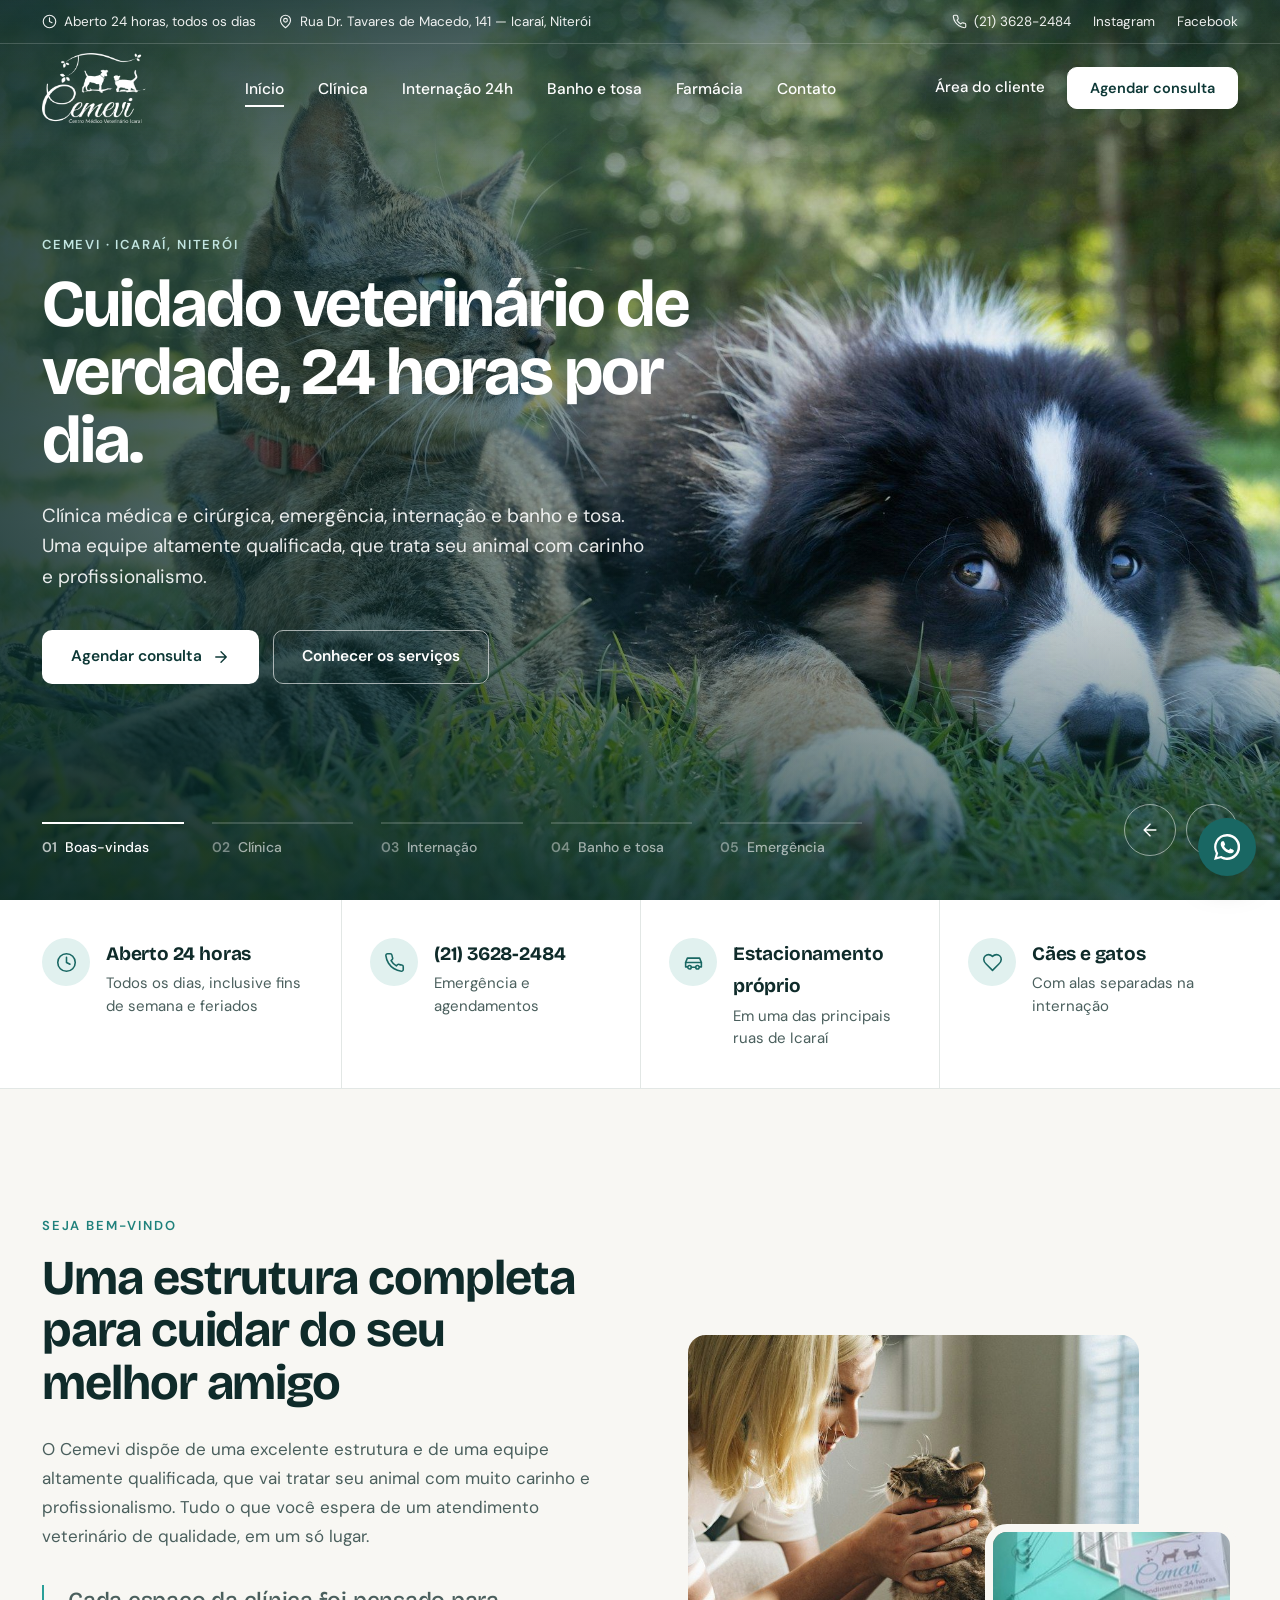
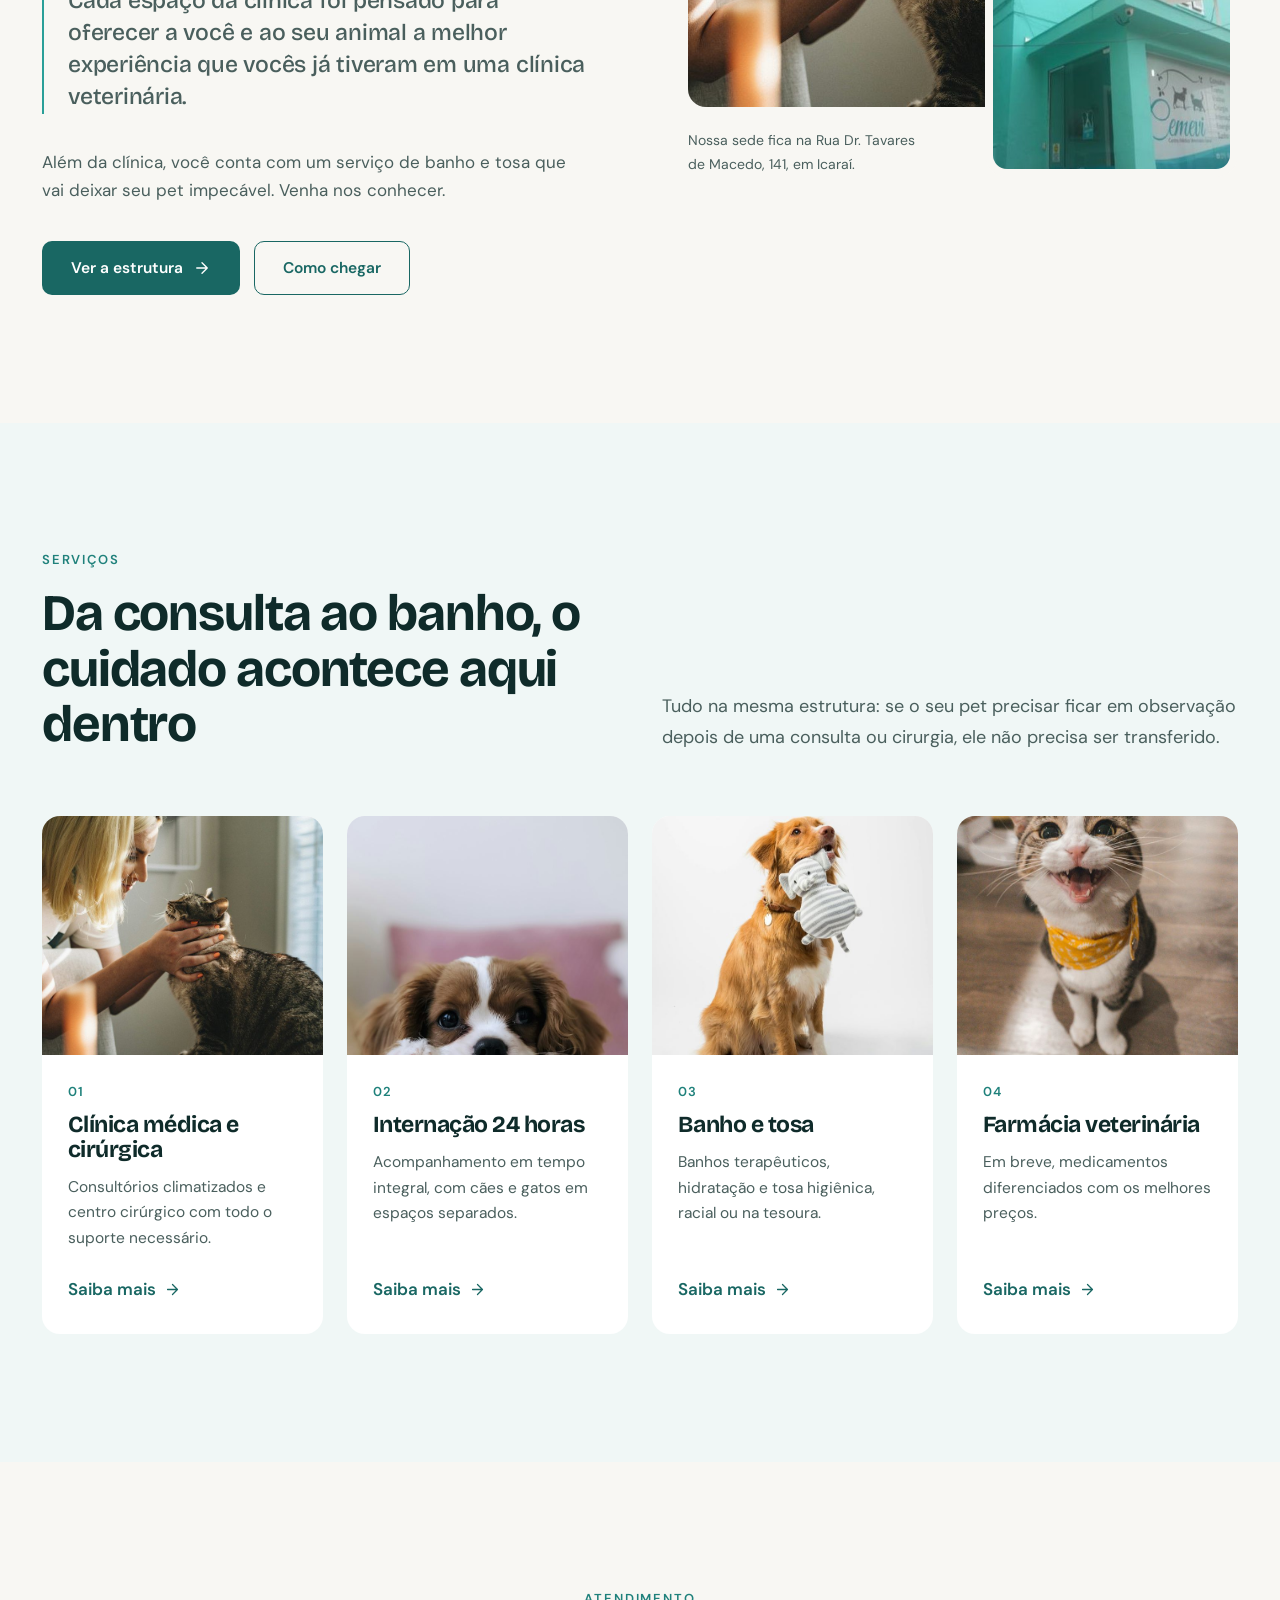
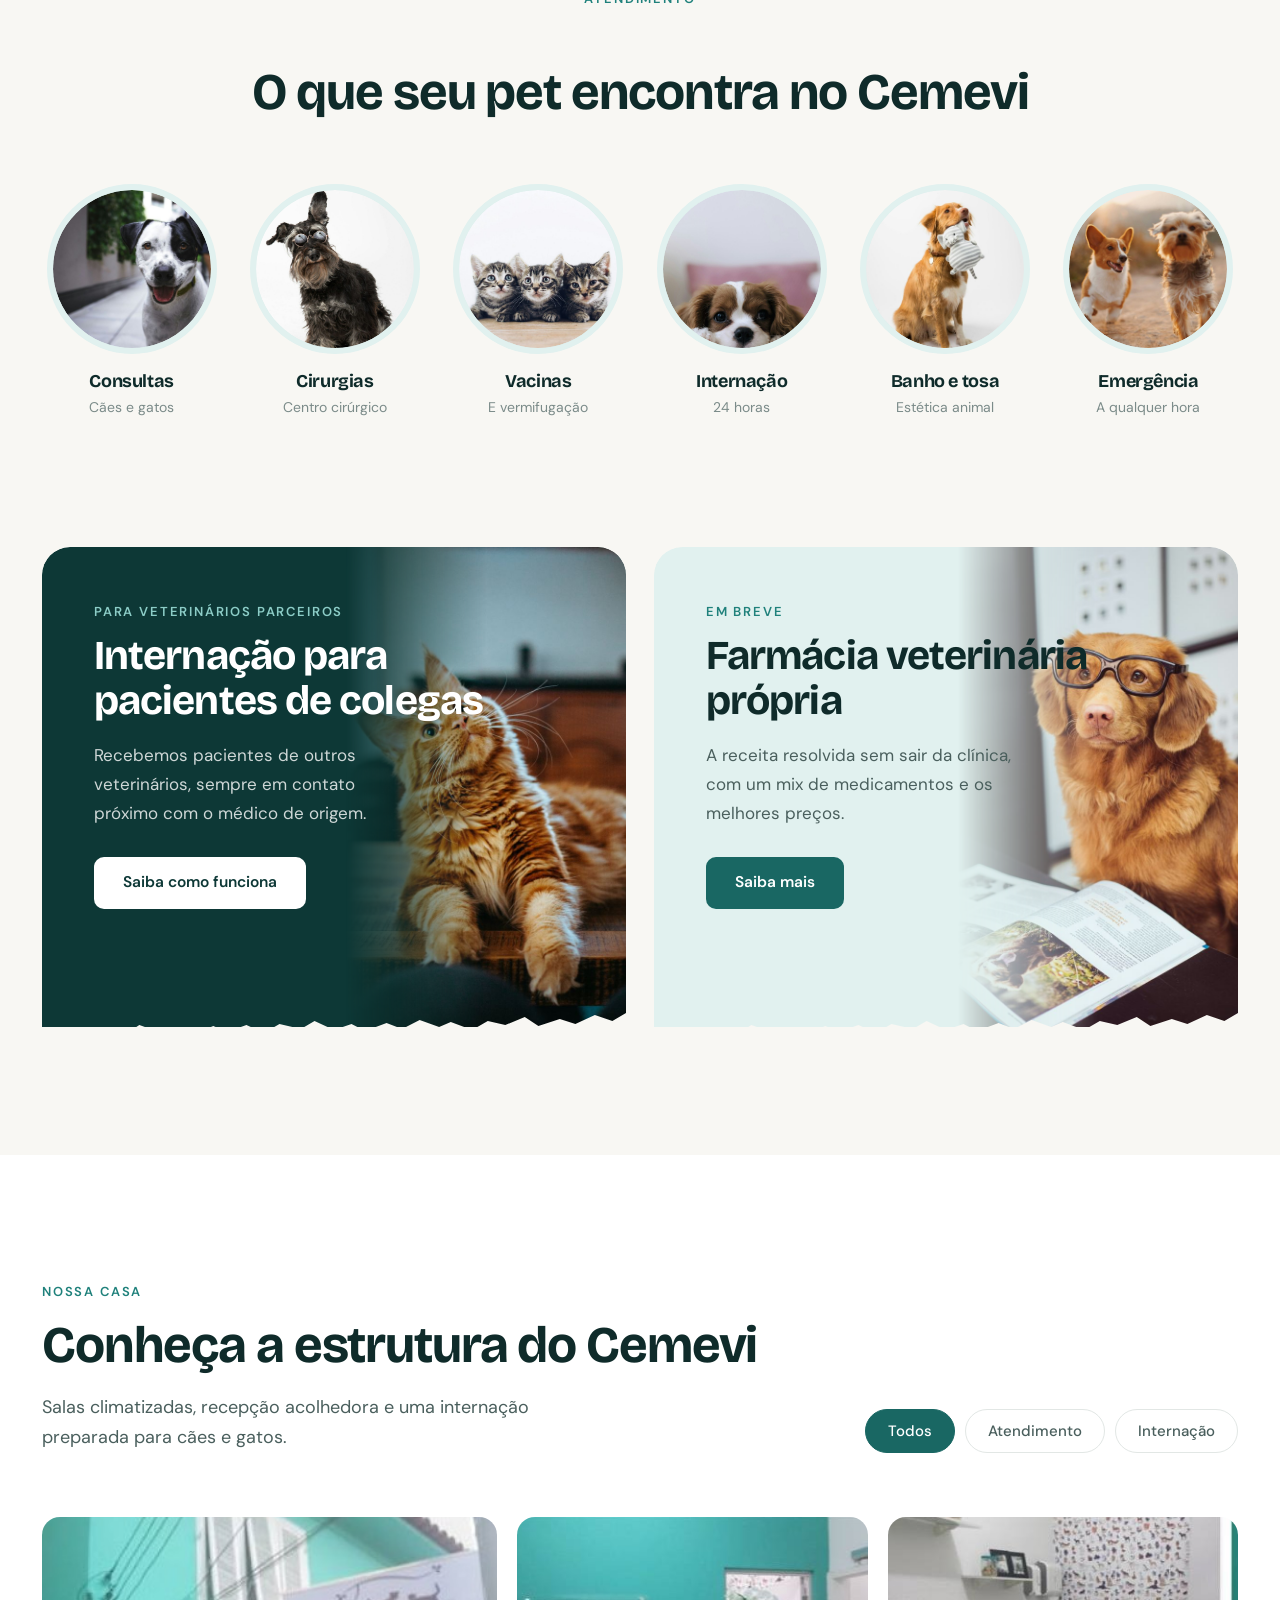
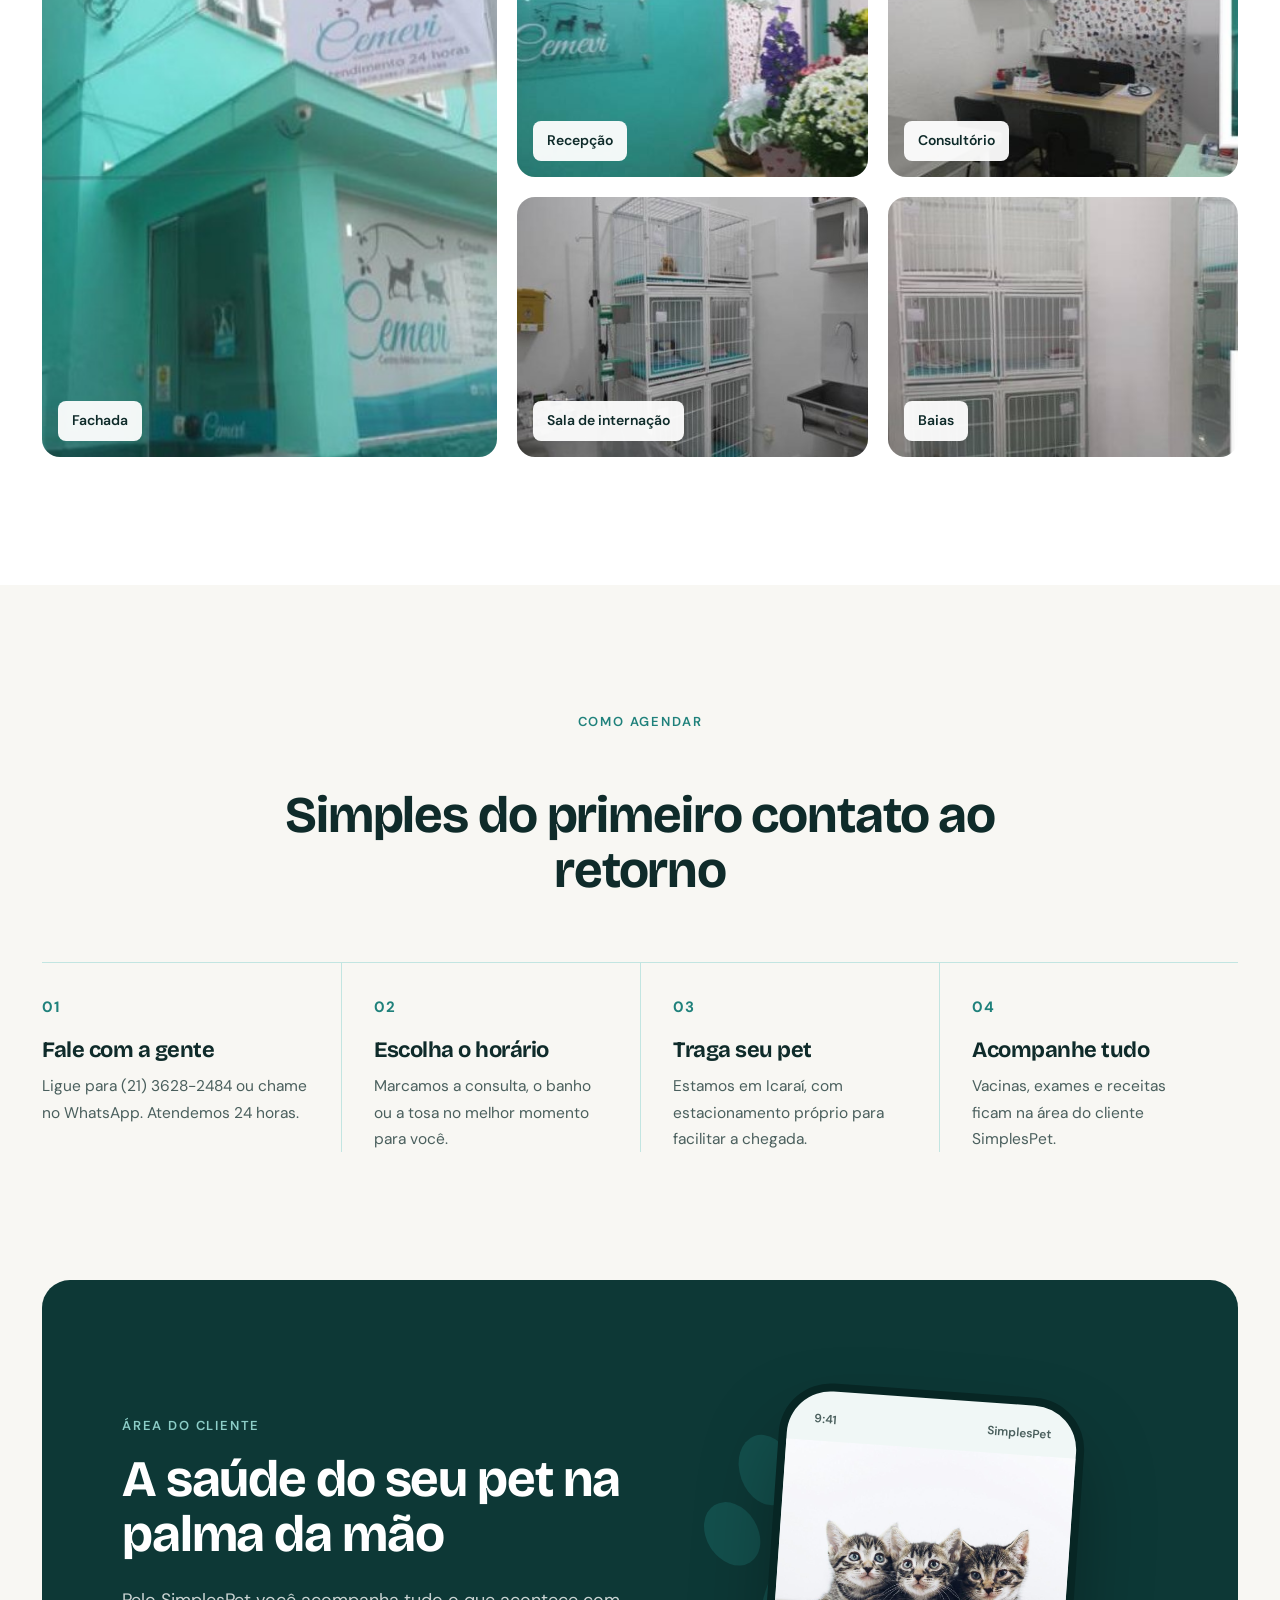
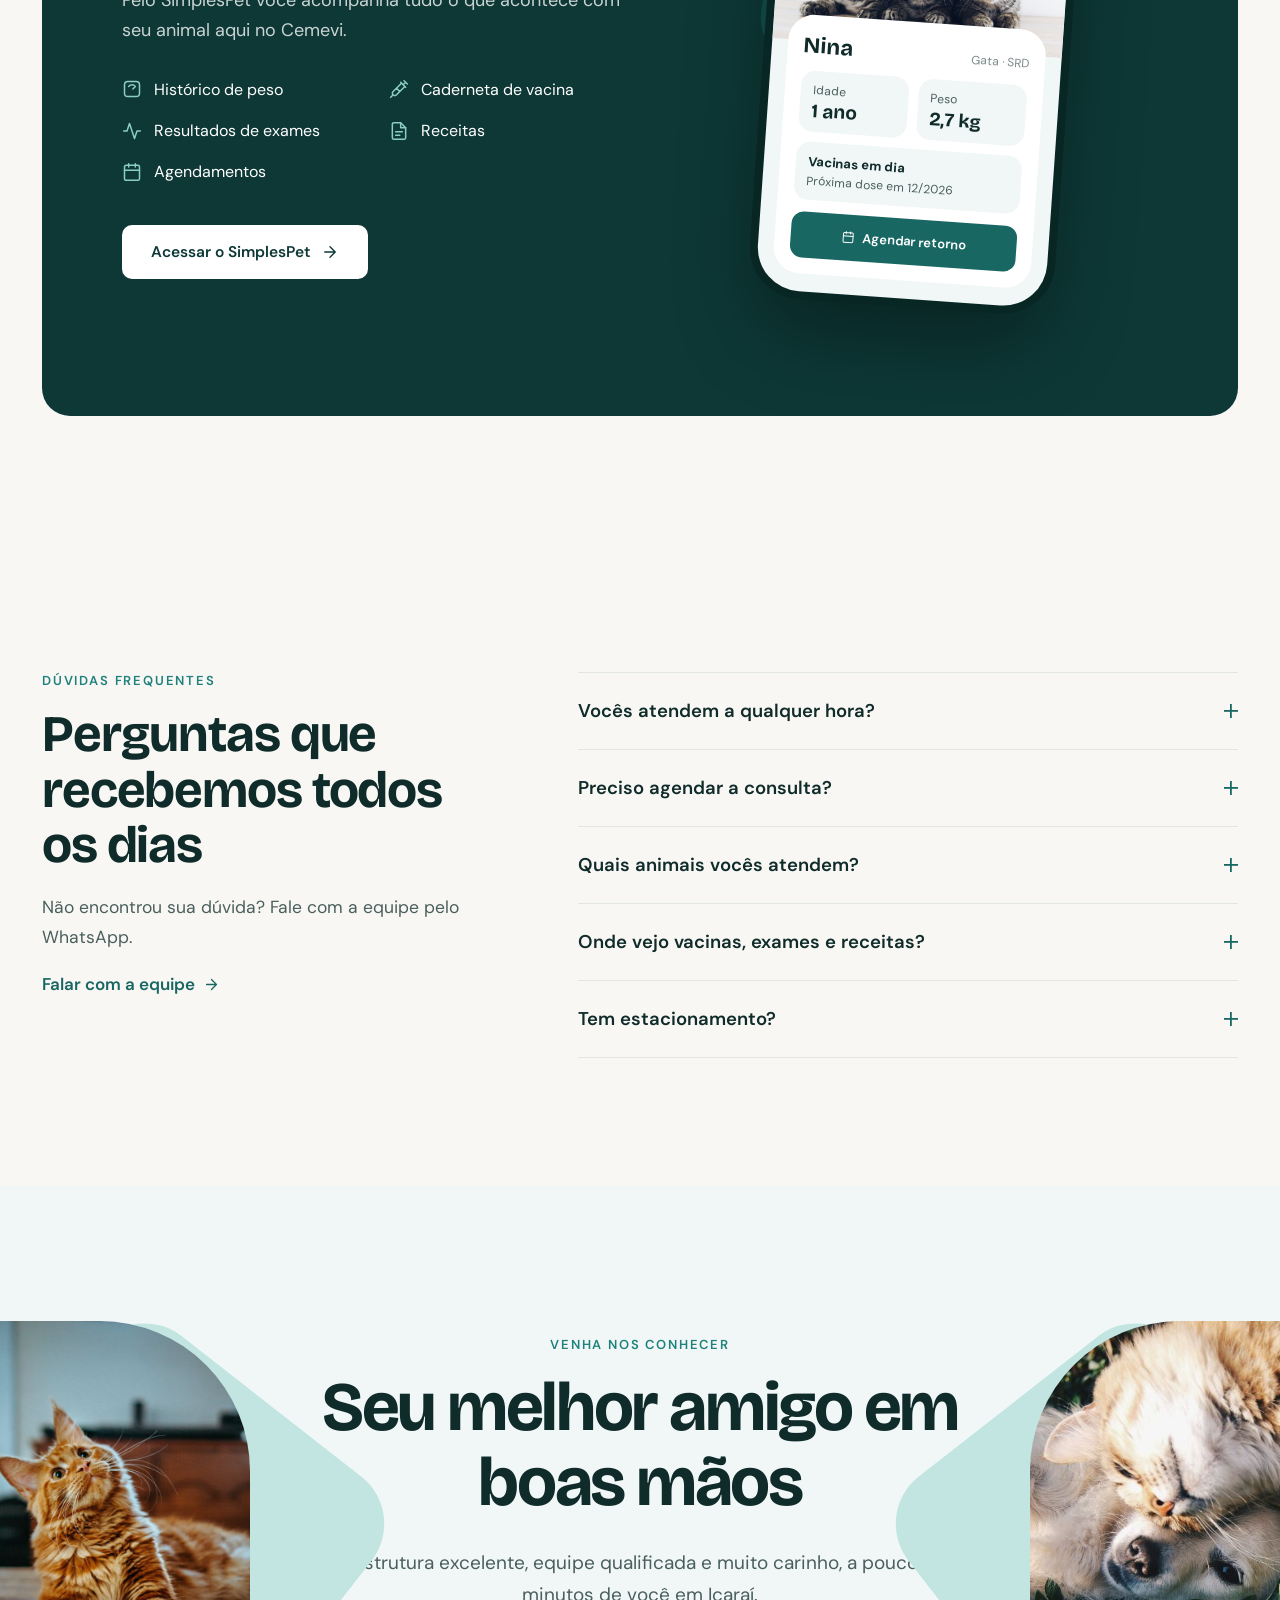
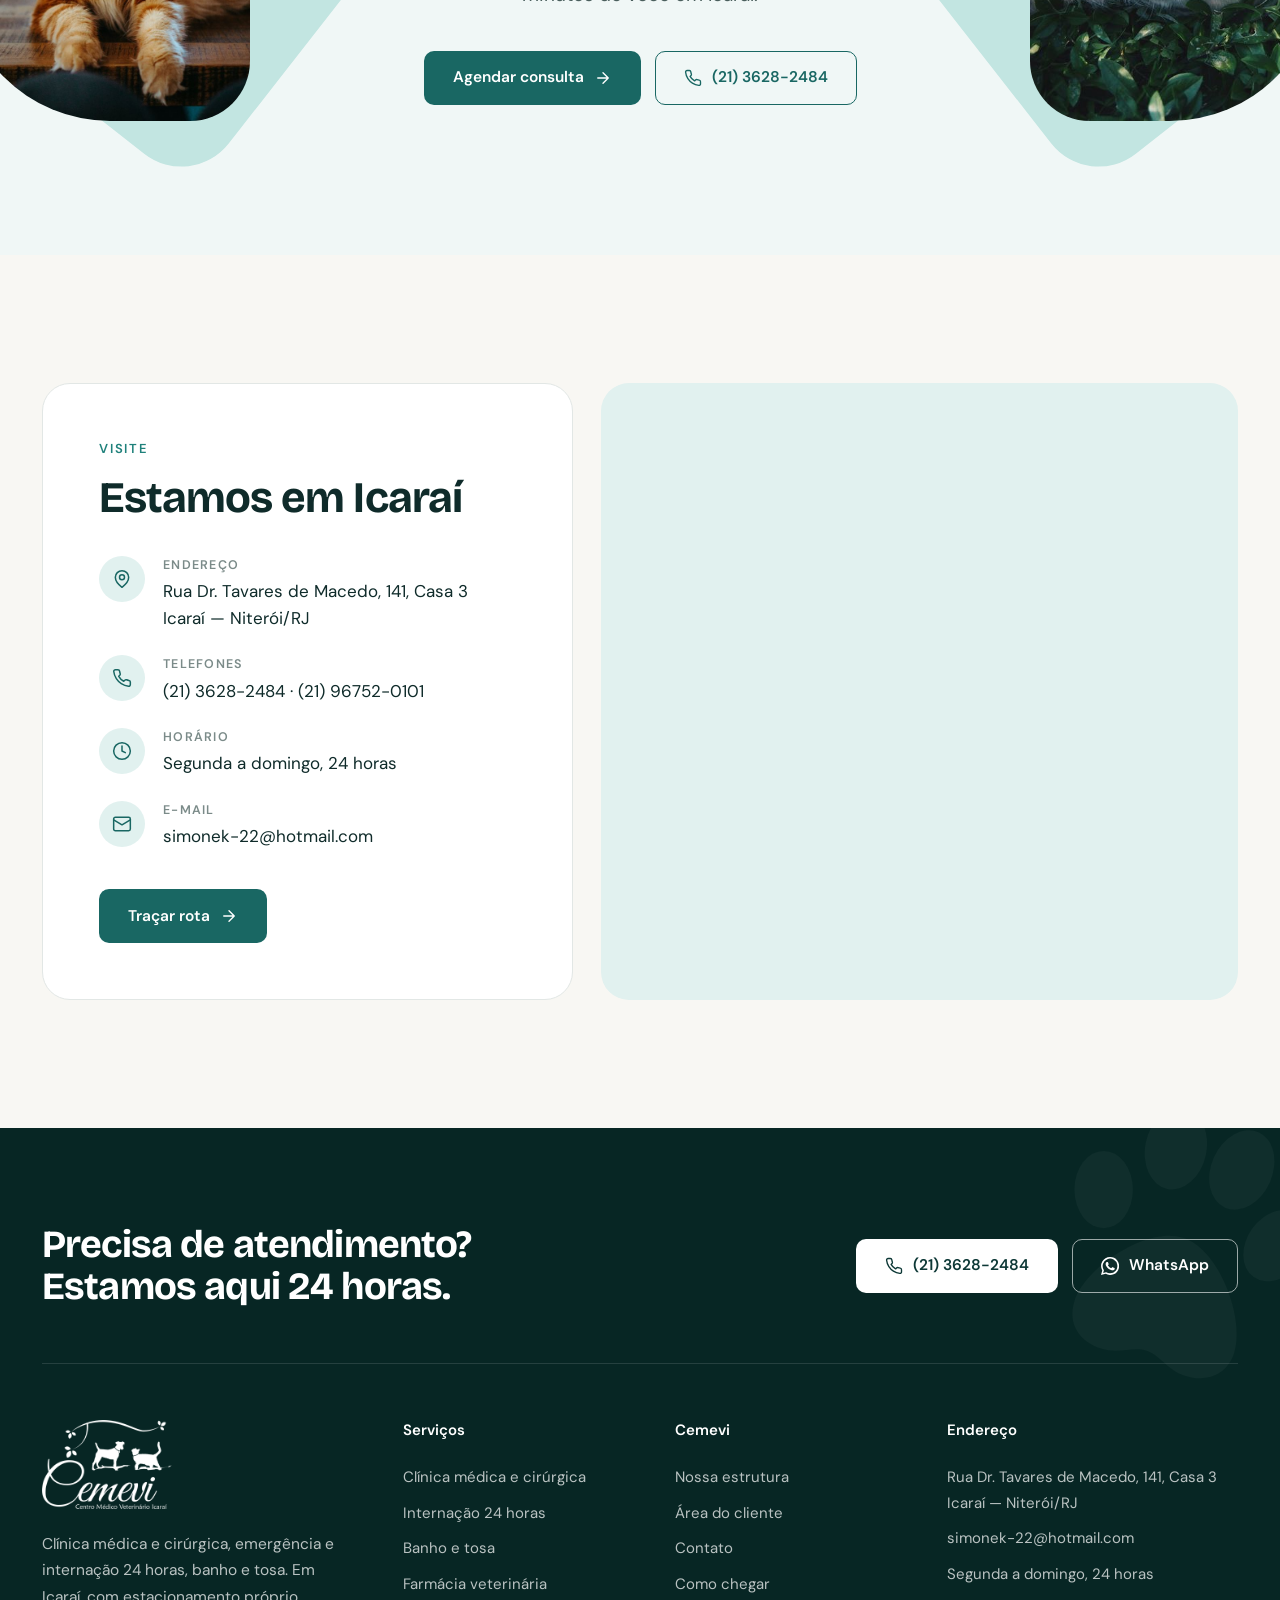
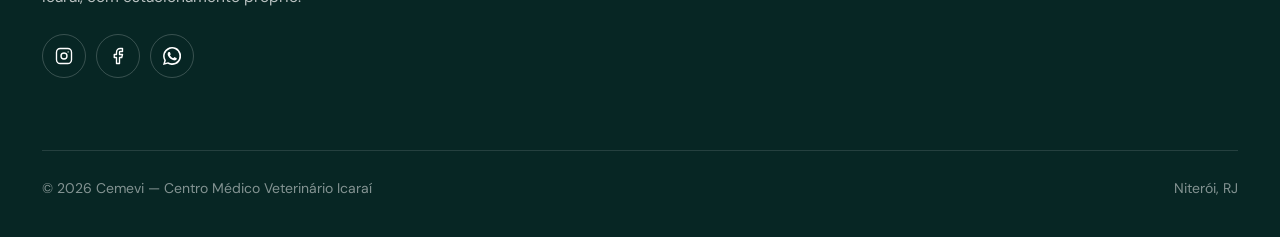
==== index.html @ a013c8ab "Add files via upload" ====
<!DOCTYPE html>
<html lang="pt-BR">
<head>
  <meta charset="UTF-8">
  <meta name="viewport" content="width=device-width, initial-scale=1.0, viewport-fit=cover">
  <meta name="description" content="Cemevi — Centro Médico Veterinário Icaraí. Clínica médica e cirúrgica, emergência e internação 24 horas, banho e tosa em Niterói/RJ.">
  <meta name="theme-color" content="#0d3836">
  <title>Cemevi — Centro Médico Veterinário Icaraí | Clínica veterinária 24h em Niterói</title>
  <link rel="icon" type="image/png" href="img/logo.png">
  <link rel="preconnect" href="https://fonts.googleapis.com">
  <link rel="preconnect" href="https://fonts.gstatic.com" crossorigin>
  <link href="https://fonts.googleapis.com/css2?family=Bricolage+Grotesque:opsz,wght@12..96,500..700&family=DM+Sans:opsz,wght@9..40,400..700&display=swap" rel="stylesheet">
  <link rel="stylesheet" href="css/styles.css">
</head>
<body>
<svg width="0" height="0" style="position:absolute" aria-hidden="true">
  <symbol id="i-phone" viewBox="0 0 24 24"><path d="M22 16.92v3a2 2 0 0 1-2.18 2 19.79 19.79 0 0 1-8.63-3.07 19.5 19.5 0 0 1-6-6 19.79 19.79 0 0 1-3.07-8.67A2 2 0 0 1 4.11 2h3a2 2 0 0 1 2 1.72c.13.96.36 1.9.7 2.81a2 2 0 0 1-.45 2.11L8.09 9.91a16 16 0 0 0 6 6l1.27-1.27a2 2 0 0 1 2.11-.45c.91.34 1.85.57 2.81.7A2 2 0 0 1 22 16.92z"/></symbol>
  <symbol id="i-clock" viewBox="0 0 24 24"><circle cx="12" cy="12" r="10"/><path d="M12 6v6l4 2"/></symbol>
  <symbol id="i-pin" viewBox="0 0 24 24"><path d="M20 10c0 6-8 12-8 12s-8-6-8-12a8 8 0 0 1 16 0Z"/><circle cx="12" cy="10" r="3"/></symbol>
  <symbol id="i-car" viewBox="0 0 24 24"><path d="M5 17H3v-5l2-5h14l2 5v5h-2"/><path d="M3 12h18"/><circle cx="7.5" cy="17.5" r="2"/><circle cx="16.5" cy="17.5" r="2"/><path d="M9.5 17.5h5"/></symbol>
  <symbol id="i-heart" viewBox="0 0 24 24"><path d="M19 14c1.49-1.46 3-3.21 3-5.5A5.5 5.5 0 0 0 16.5 3c-1.76 0-3 .5-4.5 2-1.5-1.5-2.74-2-4.5-2A5.5 5.5 0 0 0 2 8.5c0 2.3 1.5 4.05 3 5.5l7 7Z"/></symbol>
  <symbol id="i-steth" viewBox="0 0 24 24"><path d="M5 2H4a2 2 0 0 0-2 2v5a6 6 0 0 0 12 0V4a2 2 0 0 0-2-2h-1"/><path d="M8 15v1a6 6 0 0 0 12 0v-4"/><circle cx="20" cy="10" r="2"/></symbol>
  <symbol id="i-scissors" viewBox="0 0 24 24"><circle cx="6" cy="6" r="3"/><circle cx="6" cy="18" r="3"/><path d="M20 4 8.12 15.88M14.47 14.48 20 20M8.12 8.12 12 12"/></symbol>
  <symbol id="i-pill" viewBox="0 0 24 24"><path d="m10.5 20.5 10-10a4.95 4.95 0 1 0-7-7l-10 10a4.95 4.95 0 1 0 7 7Z"/><path d="m8.5 8.5 7 7"/></symbol>
  <symbol id="i-syringe" viewBox="0 0 24 24"><path d="m18 2 4 4M17 7l3-3M19 9 8.7 19.3a2.4 2.4 0 0 1-3.4 0l-.6-.6a2.4 2.4 0 0 1 0-3.4L15 5M9 11l4 4M5 19l-3 3M14 4l6 6"/></symbol>
  <symbol id="i-bed" viewBox="0 0 24 24"><path d="M2 4v16M2 8h18a2 2 0 0 1 2 2v10M2 17h20M6 8v9"/></symbol>
  <symbol id="i-pulse" viewBox="0 0 24 24"><path d="M22 12h-4l-3 9L9 3l-3 9H2"/></symbol>
  <symbol id="i-shield" viewBox="0 0 24 24"><path d="M12 22s8-4 8-10V5l-8-3-8 3v7c0 6 8 10 8 10z"/><path d="m9 12 2 2 4-4"/></symbol>
  <symbol id="i-arrow" viewBox="0 0 24 24"><path d="M5 12h14M12 5l7 7-7 7"/></symbol>
  <symbol id="i-cal" viewBox="0 0 24 24"><rect x="3" y="4" width="18" height="18" rx="2"/><path d="M16 2v4M8 2v4M3 10h18"/></symbol>
  <symbol id="i-file" viewBox="0 0 24 24"><path d="M14 2H6a2 2 0 0 0-2 2v16a2 2 0 0 0 2 2h12a2 2 0 0 0 2-2V8z"/><path d="M14 2v6h6M8 13h8M8 17h5"/></symbol>
  <symbol id="i-scale" viewBox="0 0 24 24"><rect x="3" y="3" width="18" height="18" rx="4"/><path d="M8 9a5 5 0 0 1 8 0l-3 3"/></symbol>
  <symbol id="i-drop" viewBox="0 0 24 24"><path d="M12 2.7 6.3 9.4a7 7 0 1 0 11.4 0z"/></symbol>
  <symbol id="i-sparkle" viewBox="0 0 24 24"><path d="M12 3v4M12 17v4M3 12h4M17 12h4M5.6 5.6l2.8 2.8M15.6 15.6l2.8 2.8M5.6 18.4l2.8-2.8M15.6 8.4l2.8-2.8"/></symbol>
  <symbol id="i-users" viewBox="0 0 24 24"><path d="M16 21v-2a4 4 0 0 0-4-4H6a4 4 0 0 0-4 4v2"/><circle cx="9" cy="7" r="4"/><path d="M22 21v-2a4 4 0 0 0-3-3.87M16 3.13a4 4 0 0 1 0 7.75"/></symbol>
  <symbol id="i-chat" viewBox="0 0 24 24"><path d="M21 11.5a8.4 8.4 0 0 1-.9 3.8 8.5 8.5 0 0 1-7.6 4.7 8.4 8.4 0 0 1-3.8-.9L3 21l1.9-5.7a8.4 8.4 0 0 1-.9-3.8 8.5 8.5 0 0 1 4.7-7.6 8.4 8.4 0 0 1 3.8-.9h.5a8.5 8.5 0 0 1 8 8z"/></symbol>
  <symbol id="i-mail" viewBox="0 0 24 24"><rect x="2" y="4" width="20" height="16" rx="2"/><path d="m22 7-10 6L2 7"/></symbol>
  <symbol id="i-ig" viewBox="0 0 24 24"><rect x="2" y="2" width="20" height="20" rx="5"/><circle cx="12" cy="12" r="4"/><path d="M17.5 6.5h.01"/></symbol>
  <symbol id="i-fb" viewBox="0 0 24 24"><path d="M18 2h-3a5 5 0 0 0-5 5v3H7v4h3v8h4v-8h3l1-4h-4V7a1 1 0 0 1 1-1h3z"/></symbol>
  <symbol id="i-wa" viewBox="0 0 24 24"><path d="M17.5 14.4c-.3-.1-1.7-.8-2-.9-.3-.1-.5-.1-.7.1-.2.3-.8.9-.9 1.1-.2.2-.3.2-.6.1-.3-.1-1.2-.5-2.3-1.4-.9-.8-1.4-1.7-1.6-2-.2-.3 0-.5.1-.6l.4-.5c.2-.2.2-.3.3-.5.1-.2 0-.4 0-.5l-.9-2.2c-.2-.6-.5-.5-.7-.5h-.6c-.2 0-.5.1-.8.4-.3.3-1 1-1 2.5s1.1 2.9 1.2 3.1c.1.2 2.1 3.2 5.1 4.5.7.3 1.3.5 1.7.6.7.2 1.4.2 1.9.1.6-.1 1.7-.7 2-1.4.2-.7.2-1.2.2-1.4-.1-.1-.3-.2-.6-.3zM12 21.8c-1.8 0-3.5-.5-5-1.4l-.4-.2-3.7 1 1-3.6-.2-.4A9.8 9.8 0 1 1 12 21.8zM12 0a12 12 0 0 0-10.3 18l-1.7 6 6.2-1.6A12 12 0 1 0 12 0z"/></symbol>
  <symbol id="i-paw" viewBox="0 0 24 24"><ellipse cx="5.2" cy="9.6" rx="2.2" ry="2.9" transform="rotate(-18 5.2 9.6)"/><ellipse cx="9.4" cy="5" rx="2.3" ry="3.1" transform="rotate(-6 9.4 5)"/><ellipse cx="14.6" cy="5" rx="2.3" ry="3.1" transform="rotate(6 14.6 5)"/><ellipse cx="18.8" cy="9.6" rx="2.2" ry="2.9" transform="rotate(18 18.8 9.6)"/><path d="M12 11.2c-2.9 0-6.3 4.4-6.3 7 0 1.9 1.4 2.8 3 2.8 1.4 0 2.2-.9 3.3-.9s1.9.9 3.3.9c1.6 0 3-.9 3-2.8 0-2.6-3.4-7-6.3-7z"/></symbol>
  <symbol id="i-check" viewBox="0 0 24 24"><path d="M20 6 9 17l-5-5"/></symbol>
</svg>

  <header class="header">
    <div class="topbar">
      <div class="wrap">
        <div class="topbar-l">
          <span><svg class="ico" aria-hidden="true"><use href="#i-clock"/></svg>Aberto 24 horas, todos os dias</span>
          <span class="hide-md"><svg class="ico" aria-hidden="true"><use href="#i-pin"/></svg>Rua Dr. Tavares de Macedo, 141 — Icaraí, Niterói</span>
        </div>
        <div class="topbar-r">
          <a href="tel:+552136282484"><svg class="ico" aria-hidden="true"><use href="#i-phone"/></svg>(21) 3628-2484</a>
          <a href="https://www.instagram.com/cemeviniteroi" target="_blank" rel="noopener">Instagram</a>
          <a href="https://www.facebook.com/cemeviniteroi" target="_blank" rel="noopener">Facebook</a>
        </div>
      </div>
    </div>
    <div class="bar">
      <div class="wrap">
        <a href="index.html" class="brand" aria-label="Cemevi — página inicial">
          <img class="logo-white" src="img/logo-branco.png" alt="" width="104" height="71">
          <img class="logo-color" src="img/logo.png" alt="Cemevi — Centro Médico Veterinário Icaraí" width="104" height="71">
        </a>
        <nav class="nav" id="nav" aria-label="Principal">
          <ul>
            <li><a href="index.html" class="active" aria-current="page">Início</a></li>
            <li><a href="clinica-veterinaria.html">Clínica</a></li>
            <li><a href="internacao-24-horas.html">Internação 24h</a></li>
            <li><a href="banho-e-tosa.html">Banho e tosa</a></li>
            <li><a href="farmacia-veterinaria.html">Farmácia</a></li>
            <li><a href="contato.html">Contato</a></li>
          </ul>
          <div class="nav-extra">
            <a href="tel:+552136282484">(21) 3628-2484 · aberto 24 horas</a>
            <span>Rua Dr. Tavares de Macedo, 141 — Icaraí, Niterói</span>
            <a class="btn btn-light" href="http://meu.simplespet.com.br/#/access/login?a=centro-medico-veterinario-icar" target="_blank" rel="noopener">Área do cliente</a>
          </div>
        </nav>
        <div class="header-actions">
          <a class="header-link" href="http://meu.simplespet.com.br/#/access/login?a=centro-medico-veterinario-icar" target="_blank" rel="noopener">Área do cliente</a>
          <a class="btn btn-onphoto" href="contato.html">Agendar consulta</a>
          <button class="menu-btn" aria-expanded="false" aria-controls="nav"><span class="menu-label">Menu</span><span class="menu-lines"></span></button>
        </div>
      </div>
    </div>
  </header>

  <main>
  <section class="slider" aria-roledescription="carrossel" aria-label="Destaques do Cemevi" tabindex="-1">
    <div class="slide is-active" role="group" aria-roledescription="slide" aria-label="1 de 5">
      <img class="slide-img" src="img/slide-caes-gatos.jpg" alt="" style="object-position:50% 60%" fetchpriority="high">
      <div class="slide-content">
        <div class="wrap">
          <div class="slide-text">
            <span class="kicker">Cemevi · Icaraí, Niterói</span>
            <h1>Cuidado veterinário de verdade, 24 horas por dia.</h1>
            <p>Clínica médica e cirúrgica, emergência, internação e banho e tosa. Uma equipe altamente qualificada, que trata seu animal com carinho e profissionalismo.</p>
            <div class="slide-actions"><a href="contato.html" class="btn btn-light">Agendar consulta <svg class="ico ico-arrow" aria-hidden="true"><use href="#i-arrow"/></svg></a><a href="#servicos" class="btn btn-ghost">Conhecer os serviços</a></div>
          </div>
        </div>
      </div>
    </div>
    <div class="slide" role="group" aria-roledescription="slide" aria-label="2 de 5">
      <img class="slide-img" src="img/slide-clinica.jpg" alt="" style="object-position:60% 40%" loading="lazy">
      <div class="slide-content">
        <div class="wrap">
          <div class="slide-text">
            <span class="kicker">Clínica médica e cirúrgica</span>
            <h2 class="slide-title">Consultórios climatizados e centro cirúrgico completo.</h2>
            <p>Salas de atendimento confortáveis e todo o suporte para procedimentos em padrão de excelência.</p>
            <div class="slide-actions"><a href="clinica-veterinaria.html" class="btn btn-light">Conhecer a clínica <svg class="ico ico-arrow" aria-hidden="true"><use href="#i-arrow"/></svg></a><a href="contato.html" class="btn btn-ghost">Agendar</a></div>
          </div>
        </div>
      </div>
    </div>
    <div class="slide" role="group" aria-roledescription="slide" aria-label="3 de 5">
      <img class="slide-img" src="img/slide-internacao.jpg" alt="" style="object-position:50% 60%" loading="lazy">
      <div class="slide-content">
        <div class="wrap">
          <div class="slide-text">
            <span class="kicker">Internação 24 horas</span>
            <h2 class="slide-title">Acompanhamento em tempo integral, dia e noite.</h2>
            <p>Instalações separadas para cães e gatos e muitas doses de carinho para acelerar a recuperação.</p>
            <div class="slide-actions"><a href="internacao-24-horas.html" class="btn btn-light">Sobre a internação <svg class="ico ico-arrow" aria-hidden="true"><use href="#i-arrow"/></svg></a><a href="tel:+552136282484" class="btn btn-ghost"><svg class="ico" aria-hidden="true"><use href="#i-phone"/></svg> Ligar agora</a></div>
          </div>
        </div>
      </div>
    </div>
    <div class="slide" role="group" aria-roledescription="slide" aria-label="4 de 5">
      <img class="slide-img" src="img/slide-banho.jpg" alt="" style="object-position:60% 35%" loading="lazy">
      <div class="slide-content">
        <div class="wrap">
          <div class="slide-text">
            <span class="kicker">Banho e tosa</span>
            <h2 class="slide-title">Seu pet limpo, confortável e bem cuidado.</h2>
            <p>Banhos terapêuticos, hidratação e tosa higiênica, padrão racial ou na tesoura.</p>
            <div class="slide-actions"><a href="banho-e-tosa.html" class="btn btn-light">Ver banho e tosa <svg class="ico ico-arrow" aria-hidden="true"><use href="#i-arrow"/></svg></a><a href="https://wa.me/5521967520101" target="_blank" rel="noopener" class="btn btn-ghost"><svg class="ico ico-fill" aria-hidden="true"><use href="#i-wa"/></svg> WhatsApp</a></div>
          </div>
        </div>
      </div>
    </div>
    <div class="slide" role="group" aria-roledescription="slide" aria-label="5 de 5">
      <img class="slide-img" src="img/slide-carinho.jpg" alt="" style="object-position:50% 35%" loading="lazy">
      <div class="slide-content">
        <div class="wrap">
          <div class="slide-text">
            <span class="kicker">Emergência</span>
            <h2 class="slide-title">Aberto agora. A qualquer hora, todos os dias.</h2>
            <p>Se o seu pet precisa de atendimento urgente, ligue e venha direto. Temos estacionamento próprio.</p>
            <div class="slide-actions"><a href="tel:+552136282484" class="btn btn-light"><svg class="ico" aria-hidden="true"><use href="#i-phone"/></svg> Ligar agora</a><a href="https://www.google.com/maps/dir/?api=1&destination=Rua+Dr.+Tavares+de+Macedo,+141,+Icara%C3%AD,+Niter%C3%B3i+-+RJ" target="_blank" rel="noopener" class="btn btn-ghost">Como chegar</a></div>
          </div>
        </div>
      </div>
    </div>
    <div class="slider-ui">
      <div class="wrap">
        <div class="slider-tabs">
          <button class="slider-tab" type="button"><span class="track"><i></i></span><b>01</b>Boas-vindas</button>
          <button class="slider-tab" type="button"><span class="track"><i></i></span><b>02</b>Clínica</button>
          <button class="slider-tab" type="button"><span class="track"><i></i></span><b>03</b>Internação</button>
          <button class="slider-tab" type="button"><span class="track"><i></i></span><b>04</b>Banho e tosa</button>
          <button class="slider-tab" type="button"><span class="track"><i></i></span><b>05</b>Emergência</button>
        </div>
        <div class="slider-dots"><button class="slider-dot" type="button" aria-label="Slide 1"></button><button class="slider-dot" type="button" aria-label="Slide 2"></button><button class="slider-dot" type="button" aria-label="Slide 3"></button><button class="slider-dot" type="button" aria-label="Slide 4"></button><button class="slider-dot" type="button" aria-label="Slide 5"></button></div>
        <div class="slider-arrows">
          <button class="slider-arrow prev" type="button" aria-label="Anterior"><svg class="ico" aria-hidden="true"><use href="#i-arrow"/></svg></button>
          <button class="slider-arrow next" type="button" aria-label="Próximo"><svg class="ico" aria-hidden="true"><use href="#i-arrow"/></svg></button>
        </div>
      </div>
    </div>
  </section>

  <section class="facts">
    <div class="wrap">
      <div class="fact"><span class="fact-ico"><svg class="ico" aria-hidden="true"><use href="#i-clock"/></svg></span><div><b>Aberto 24 horas</b><span>Todos os dias, inclusive fins de semana e feriados</span></div></div>
      <div class="fact"><span class="fact-ico"><svg class="ico" aria-hidden="true"><use href="#i-phone"/></svg></span><div><b><a href="tel:+552136282484">(21) 3628-2484</a></b><span>Emergência e agendamentos</span></div></div>
      <div class="fact"><span class="fact-ico"><svg class="ico" aria-hidden="true"><use href="#i-car"/></svg></span><div><b>Estacionamento próprio</b><span>Em uma das principais ruas de Icaraí</span></div></div>
      <div class="fact"><span class="fact-ico"><svg class="ico" aria-hidden="true"><use href="#i-heart"/></svg></span><div><b>Cães e gatos</b><span>Com alas separadas na internação</span></div></div>
    </div>
  </section>

  <section class="section">
    <div class="wrap split">
      <div class="reveal">
        <span class="kicker">Seja bem-vindo</span>
        <h2>Uma estrutura completa para cuidar do seu melhor amigo</h2>
        <p>O Cemevi dispõe de uma excelente estrutura e de uma equipe altamente qualificada, que vai tratar seu animal com muito carinho e profissionalismo. Tudo o que você espera de um atendimento veterinário de qualidade, em um só lugar.</p>
        <p class="quote">Cada espaço da clínica foi pensado para oferecer a você e ao seu animal a melhor experiência que vocês já tiveram em uma clínica veterinária.</p>
        <p>Além da clínica, você conta com um serviço de banho e tosa que vai deixar seu pet impecável. Venha nos conhecer.</p>
        <div class="split-actions">
          <a href="#estrutura" class="btn btn-primary">Ver a estrutura <svg class="ico ico-arrow" aria-hidden="true"><use href="#i-arrow"/></svg></a>
          <a href="https://www.google.com/maps/dir/?api=1&destination=Rua+Dr.+Tavares+de+Macedo,+141,+Icara%C3%AD,+Niter%C3%B3i+-+RJ" target="_blank" rel="noopener" class="btn btn-outline">Como chegar</a>
        </div>
      </div>
      <div class="duo reveal">
        <img src="img/vet-gato.jpg" alt="Veterinária examinando um gato" loading="lazy">
        <img src="img/fachada.jpg" alt="Fachada do Cemevi em Icaraí" loading="lazy">
        <p class="duo-note">Nossa sede fica na Rua Dr. Tavares de Macedo, 141, em Icaraí.</p>
      </div>
    </div>
  </section>

  <section class="section section-tint" id="servicos">
    <div class="wrap">
      <div class="head reveal">
        <div>
          <span class="kicker">Serviços</span>
          <h2>Da consulta ao banho, o cuidado acontece aqui dentro</h2>
        </div>
        <p>Tudo na mesma estrutura: se o seu pet precisar ficar em observação depois de uma consulta ou cirurgia, ele não precisa ser transferido.</p>
      </div>
      <div class="services">
        <a class="service reveal" href="clinica-veterinaria.html">
          <div class="service-img"><img src="img/vet-gato.jpg" alt="" loading="lazy"></div>
          <div class="service-body"><span class="service-num">01</span><h3>Clínica médica e cirúrgica</h3><p>Consultórios climatizados e centro cirúrgico com todo o suporte necessário.</p><span class="link">Saiba mais <svg class="ico" aria-hidden="true"><use href="#i-arrow"/></svg></span></div>
        </a>
        <a class="service reveal" href="internacao-24-horas.html">
          <div class="service-img"><img src="img/cat-internacao.jpg" alt="" loading="lazy"></div>
          <div class="service-body"><span class="service-num">02</span><h3>Internação 24 horas</h3><p>Acompanhamento em tempo integral, com cães e gatos em espaços separados.</p><span class="link">Saiba mais <svg class="ico" aria-hidden="true"><use href="#i-arrow"/></svg></span></div>
        </a>
        <a class="service reveal" href="banho-e-tosa.html">
          <div class="service-img"><img src="img/cat-banho.jpg" alt="" loading="lazy"></div>
          <div class="service-body"><span class="service-num">03</span><h3>Banho e tosa</h3><p>Banhos terapêuticos, hidratação e tosa higiênica, racial ou na tesoura.</p><span class="link">Saiba mais <svg class="ico" aria-hidden="true"><use href="#i-arrow"/></svg></span></div>
        </a>
        <a class="service reveal" href="farmacia-veterinaria.html">
          <div class="service-img"><img src="img/cat-farmacia.jpg" alt="" loading="lazy"></div>
          <div class="service-body"><span class="service-num">04</span><h3>Farmácia veterinária</h3><p>Em breve, medicamentos diferenciados com os melhores preços.</p><span class="link">Saiba mais <svg class="ico" aria-hidden="true"><use href="#i-arrow"/></svg></span></div>
        </a>
      </div>
    </div>
  </section>

  <section class="section">
    <div class="wrap">
      <div class="head head-center reveal">
        <span class="kicker">Atendimento</span>
        <h2>O que seu pet encontra no Cemevi</h2>
      </div>
      <div class="cats">
        <a class="cat reveal" href="clinica-veterinaria.html"><div class="cat-img"><img src="img/cat-consultas.jpg" alt="" loading="lazy"></div><h3>Consultas</h3><span>Cães e gatos</span></a>
        <a class="cat reveal" href="clinica-veterinaria.html"><div class="cat-img"><img src="img/schnauzer.jpg" alt="" loading="lazy"></div><h3>Cirurgias</h3><span>Centro cirúrgico</span></a>
        <a class="cat reveal" href="clinica-veterinaria.html"><div class="cat-img"><img src="img/cat-vacinas.jpg" alt="" loading="lazy"></div><h3>Vacinas</h3><span>E vermifugação</span></a>
        <a class="cat reveal" href="internacao-24-horas.html"><div class="cat-img"><img src="img/cavalier.jpg" alt="" loading="lazy"></div><h3>Internação</h3><span>24 horas</span></a>
        <a class="cat reveal" href="banho-e-tosa.html"><div class="cat-img"><img src="img/cat-banho.jpg" alt="" loading="lazy"></div><h3>Banho e tosa</h3><span>Estética animal</span></a>
        <a class="cat reveal" href="internacao-24-horas.html"><div class="cat-img"><img src="img/dois-caes.jpg" alt="" loading="lazy"></div><h3>Emergência</h3><span>A qualquer hora</span></a>
      </div>
    </div>
  </section>

  <section class="section" style="padding-top:0">
    <div class="wrap twins">
      <div class="twin twin-dark reveal">
        <span class="kicker">Para veterinários parceiros</span>
        <h2>Internação para pacientes de colegas</h2>
        <p>Recebemos pacientes de outros veterinários, sempre em contato próximo com o médico de origem.</p>
        <a href="internacao-24-horas.html" class="btn btn-light">Saiba como funciona</a>
        <img src="img/gato-laranja.jpg" alt="" loading="lazy">
      </div>
      <div class="twin twin-light reveal">
        <span class="kicker">Em breve</span>
        <h2>Farmácia veterinária própria</h2>
        <p>A receita resolvida sem sair da clínica, com um mix de medicamentos e os melhores preços.</p>
        <a href="farmacia-veterinaria.html" class="btn btn-primary">Saiba mais</a>
        <img src="img/cao-oculos.jpg" alt="" loading="lazy">
      </div>
    </div>
  </section>

  <section class="section section-white" id="estrutura">
    <div class="wrap">
      <div class="head reveal">
        <div>
          <span class="kicker">Nossa casa</span>
          <h2>Conheça a estrutura do Cemevi</h2>
          <p>Salas climatizadas, recepção acolhedora e uma internação preparada para cães e gatos.</p>
        </div>
        <div class="chips" role="group" aria-label="Filtrar fotos">
          <button class="chip active" data-filter="all" aria-pressed="true">Todos</button>
          <button class="chip" data-filter="atendimento" aria-pressed="false">Atendimento</button>
          <button class="chip" data-filter="internacao" aria-pressed="false">Internação</button>
        </div>
      </div>
      <div class="gallery">
        <figure class="shot reveal" data-cat="atendimento"><img src="img/fachada.jpg" alt="Fachada do Cemevi" loading="lazy"><figcaption>Fachada</figcaption></figure>
        <figure class="shot reveal" data-cat="atendimento"><img src="img/recepcao.jpg" alt="Recepção" loading="lazy"><figcaption>Recepção</figcaption></figure>
        <figure class="shot reveal" data-cat="atendimento"><img src="img/consultorio.jpg" alt="Consultório" loading="lazy"><figcaption>Consultório</figcaption></figure>
        <figure class="shot reveal" data-cat="internacao"><img src="img/internacao-b.jpg" alt="Sala de internação" loading="lazy"><figcaption>Sala de internação</figcaption></figure>
        <figure class="shot reveal" data-cat="internacao"><img src="img/internacao-a.jpg" alt="Baias da internação" loading="lazy"><figcaption>Baias</figcaption></figure>
      </div>
    </div>
  </section>

  <section class="section">
    <div class="wrap">
      <div class="head head-center reveal">
        <span class="kicker">Como agendar</span>
        <h2>Simples do primeiro contato ao retorno</h2>
      </div>
      <div class="steps">
        <div class="step reveal"><h3>Fale com a gente</h3><p>Ligue para (21) 3628-2484 ou chame no WhatsApp. Atendemos 24 horas.</p></div>
        <div class="step reveal"><h3>Escolha o horário</h3><p>Marcamos a consulta, o banho ou a tosa no melhor momento para você.</p></div>
        <div class="step reveal"><h3>Traga seu pet</h3><p>Estamos em Icaraí, com estacionamento próprio para facilitar a chegada.</p></div>
        <div class="step reveal"><h3>Acompanhe tudo</h3><p>Vacinas, exames e receitas ficam na área do cliente SimplesPet.</p></div>
      </div>
    </div>
  </section>

  <section class="section" style="padding-top:0">
    <div class="wrap">
      <div class="app reveal">
        <div class="app-copy">
          <span class="kicker">Área do cliente</span>
          <h2>A saúde do seu pet na palma da mão</h2>
          <p>Pelo SimplesPet você acompanha tudo o que acontece com seu animal aqui no Cemevi.</p>
          <ul class="app-list">
            <li><svg class="ico" aria-hidden="true"><use href="#i-scale"/></svg> Histórico de peso</li>
            <li><svg class="ico" aria-hidden="true"><use href="#i-syringe"/></svg> Caderneta de vacina</li>
            <li><svg class="ico" aria-hidden="true"><use href="#i-pulse"/></svg> Resultados de exames</li>
            <li><svg class="ico" aria-hidden="true"><use href="#i-file"/></svg> Receitas</li>
            <li><svg class="ico" aria-hidden="true"><use href="#i-cal"/></svg> Agendamentos</li>
          </ul>
          <a href="http://meu.simplespet.com.br/#/access/login?a=centro-medico-veterinario-icar" target="_blank" rel="noopener" class="btn btn-light">Acessar o SimplesPet <svg class="ico ico-arrow" aria-hidden="true"><use href="#i-arrow"/></svg></a>
        </div>
        <div class="app-stage" aria-hidden="true">
          <svg class="bigpaw ico-fill" viewBox="0 0 24 24"><use href="#i-paw"/></svg>
          <div class="phone">
            <div class="phone-bar"><span>9:41</span><span>SimplesPet</span></div>
            <div class="phone-pet"><img src="img/cat-vacinas.jpg" alt="" loading="lazy"></div>
            <div class="phone-body">
              <div class="phone-name"><strong>Nina</strong><span>Gata · SRD</span></div>
              <div class="phone-grid"><div>Idade<b>1 ano</b></div><div>Peso<b>2,7 kg</b></div></div>
              <div class="phone-row"><b>Vacinas em dia</b>Próxima dose em 12/2026</div>
              <div class="phone-btn"><svg class="ico" aria-hidden="true"><use href="#i-cal"/></svg> Agendar retorno</div>
            </div>
          </div>
        </div>
      </div>
    </div>
  </section>

  <section class="section">
    <div class="wrap faq-layout">
      <div class="reveal">
        <span class="kicker">Dúvidas frequentes</span>
        <h2 class="h2">Perguntas que recebemos todos os dias</h2>
        <p class="lead">Não encontrou sua dúvida? Fale com a equipe pelo WhatsApp.</p>
        <a href="https://wa.me/5521967520101" target="_blank" rel="noopener" class="link">Falar com a equipe <svg class="ico" aria-hidden="true"><use href="#i-arrow"/></svg></a>
      </div>
      <div class="faq reveal">
          <details><summary>Vocês atendem a qualquer hora?</summary><p>Sim. O Cemevi funciona 24 horas, de segunda a domingo, inclusive feriados. Emergências são atendidas a qualquer momento.</p></details>
          <details><summary>Preciso agendar a consulta?</summary><p>Para consultas de rotina, banho e tosa, recomendamos agendar pelo telefone ou WhatsApp para evitar espera. Em emergências, venha direto.</p></details>
          <details><summary>Quais animais vocês atendem?</summary><p>Atendemos cães e gatos. Na internação, as duas espécies ficam em instalações separadas.</p></details>
          <details><summary>Onde vejo vacinas, exames e receitas?</summary><p>Na área do cliente SimplesPet, que reúne histórico de peso, caderneta de vacina, resultados de exames, receitas e agendamentos.</p></details>
          <details><summary>Tem estacionamento?</summary><p>Sim, estacionamento próprio, na Rua Dr. Tavares de Macedo, 141, em Icaraí.</p></details>
      </div>
    </div>
  </section>

  <section class="pals">
    <div class="pals-side pals-left reveal"><img src="img/gato-laranja.jpg" alt="" loading="lazy"></div>
    <div class="pals-side pals-right reveal"><img src="img/caes-gatos-juntos.jpg" alt="" loading="lazy" style="object-position:40% 50%"></div>
    <div class="wrap reveal">
      <span class="kicker">Venha nos conhecer</span>
      <h2>Seu melhor amigo em boas mãos</h2>
      <p>Estrutura excelente, equipe qualificada e muito carinho, a poucos minutos de você em Icaraí.</p>
      <div class="split-actions">
        <a href="contato.html" class="btn btn-primary">Agendar consulta <svg class="ico ico-arrow" aria-hidden="true"><use href="#i-arrow"/></svg></a>
        <a href="tel:+552136282484" class="btn btn-outline"><svg class="ico" aria-hidden="true"><use href="#i-phone"/></svg> (21) 3628-2484</a>
      </div>
    </div>
  </section>

  <section class="section">
    <div class="wrap visit">
      <div class="visit-card reveal">
        <span class="kicker">Visite</span>
        <h2>Estamos em Icaraí</h2>
        <ul class="visit-list">
          <li><span class="vi"><svg class="ico" aria-hidden="true"><use href="#i-pin"/></svg></span><div><b>Endereço</b>Rua Dr. Tavares de Macedo, 141, Casa 3<br>Icaraí — Niterói/RJ</div></li>
          <li><span class="vi"><svg class="ico" aria-hidden="true"><use href="#i-phone"/></svg></span><div><b>Telefones</b><a href="tel:+552136282484">(21) 3628-2484</a> · <a href="https://wa.me/5521967520101" target="_blank" rel="noopener">(21) 96752-0101</a></div></li>
          <li><span class="vi"><svg class="ico" aria-hidden="true"><use href="#i-clock"/></svg></span><div><b>Horário</b>Segunda a domingo, 24 horas</div></li>
          <li><span class="vi"><svg class="ico" aria-hidden="true"><use href="#i-mail"/></svg></span><div><b>E-mail</b><a href="mailto:simonek-22@hotmail.com">simonek-22@hotmail.com</a></div></li>
        </ul>
        <a href="https://www.google.com/maps/dir/?api=1&destination=Rua+Dr.+Tavares+de+Macedo,+141,+Icara%C3%AD,+Niter%C3%B3i+-+RJ" target="_blank" rel="noopener" class="btn btn-primary">Traçar rota <svg class="ico ico-arrow" aria-hidden="true"><use href="#i-arrow"/></svg></a>
      </div>
      <div class="map-wrap reveal"><iframe class="map" title="Mapa: Cemevi em Icaraí" loading="lazy" referrerpolicy="no-referrer-when-downgrade" src="https://www.google.com/maps?q=Rua+Dr.+Tavares+de+Macedo,+141,+Icara%C3%AD,+Niter%C3%B3i+-+RJ&output=embed"></iframe></div>
    </div>
  </section>
  </main>

  <footer class="footer">
    <svg class="footer-paw ico-fill" style="width:320px;height:320px;right:-60px;top:-40px;transform:rotate(18deg)" aria-hidden="true"><use href="#i-paw"/></svg>
    <div class="wrap">
      <div class="footer-top">
        <h2>Precisa de atendimento? Estamos aqui 24 horas.</h2>
        <div class="split-actions" style="margin-top:0">
          <a href="tel:+552136282484" class="btn btn-light"><svg class="ico" aria-hidden="true"><use href="#i-phone"/></svg> (21) 3628-2484</a>
          <a href="https://wa.me/5521967520101" target="_blank" rel="noopener" class="btn btn-ghost"><svg class="ico ico-fill" aria-hidden="true"><use href="#i-wa"/></svg> WhatsApp</a>
        </div>
      </div>
      <div class="footer-grid">
        <div class="footer-brand">
          <img src="img/logo-branco.png" alt="Cemevi — Centro Médico Veterinário Icaraí" width="130" height="89">
          <p>Clínica médica e cirúrgica, emergência e internação 24 horas, banho e tosa. Em Icaraí, com estacionamento próprio.</p>
          <div class="social">
            <a href="https://www.instagram.com/cemeviniteroi" target="_blank" rel="noopener" aria-label="Instagram"><svg class="ico" aria-hidden="true"><use href="#i-ig"/></svg></a>
            <a href="https://www.facebook.com/cemeviniteroi" target="_blank" rel="noopener" aria-label="Facebook"><svg class="ico" aria-hidden="true"><use href="#i-fb"/></svg></a>
            <a href="https://wa.me/5521967520101" target="_blank" rel="noopener" aria-label="WhatsApp"><svg class="ico ico-fill" aria-hidden="true"><use href="#i-wa"/></svg></a>
          </div>
        </div>
        <div>
          <h3>Serviços</h3>
          <ul>
            <li><a href="clinica-veterinaria.html">Clínica médica e cirúrgica</a></li>
            <li><a href="internacao-24-horas.html">Internação 24 horas</a></li>
            <li><a href="banho-e-tosa.html">Banho e tosa</a></li>
            <li><a href="farmacia-veterinaria.html">Farmácia veterinária</a></li>
          </ul>
        </div>
        <div>
          <h3>Cemevi</h3>
          <ul>
            <li><a href="index.html#estrutura">Nossa estrutura</a></li>
            <li><a href="http://meu.simplespet.com.br/#/access/login?a=centro-medico-veterinario-icar" target="_blank" rel="noopener">Área do cliente</a></li>
            <li><a href="contato.html">Contato</a></li>
            <li><a href="https://www.google.com/maps/dir/?api=1&destination=Rua+Dr.+Tavares+de+Macedo,+141,+Icara%C3%AD,+Niter%C3%B3i+-+RJ" target="_blank" rel="noopener">Como chegar</a></li>
          </ul>
        </div>
        <div>
          <h3>Endereço</h3>
          <ul>
            <li>Rua Dr. Tavares de Macedo, 141, Casa 3<br>Icaraí — Niterói/RJ</li>
            <li><a href="mailto:simonek-22@hotmail.com">simonek-22@hotmail.com</a></li>
            <li>Segunda a domingo, 24 horas</li>
          </ul>
        </div>
      </div>
      <div class="footer-bottom">
        <span>© 2026 Cemevi — Centro Médico Veterinário Icaraí</span>
        <span>Niterói, RJ</span>
      </div>
    </div>
  </footer>

  <a class="wa" href="https://wa.me/5521967520101" target="_blank" rel="noopener" aria-label="Conversar no WhatsApp"><svg class="ico ico-fill" aria-hidden="true"><use href="#i-wa"/></svg></a>
  <nav class="dock" aria-label="Contato rápido">
    <a class="dock-call" href="tel:+552136282484"><svg class="ico" aria-hidden="true"><use href="#i-phone"/></svg> Ligar</a>
    <a class="dock-wa" href="https://wa.me/5521967520101" target="_blank" rel="noopener"><svg class="ico ico-fill" aria-hidden="true"><use href="#i-wa"/></svg> WhatsApp</a>
  </nav>

  <script src="js/main.js"></script>
</body>
</html>
---- css/styles.css ----
/* CEMEVI — Centro Médico Veterinário Icaraí
   Paleta monocromática a partir do verde-água da marca. */

:root {
  --t-950: #072624;
  --t-900: #0d3836;
  --t-800: #134f4c;
  --t-700: #196763;
  --t-600: #1f817b;
  --t-500: #2a9f98;
  --t-300: #8ccdc7;
  --t-200: #c2e5e1;
  --t-100: #e1f1ef;
  --t-50: #f0f7f6;

  --bg: #f8f7f3;
  --white: #fff;
  --ink: #0f2b2a;
  --ink-2: #4a5f5d;
  --muted: #7b8b89;
  --line: #e2e7e5;

  --display: "Bricolage Grotesque", "Helvetica Neue", Arial, sans-serif;
  --sans: "DM Sans", "Helvetica Neue", Arial, sans-serif;

  --wrap: 1260px;
  --r-sm: 10px;
  --r: 18px;
  --r-lg: 28px;
  --ease: cubic-bezier(.22, .61, .36, 1);
}

*, *::before, *::after { box-sizing: border-box; }
html { -webkit-text-size-adjust: 100%; scroll-behavior: smooth; }
body {
  margin: 0; background: var(--bg); color: var(--ink);
  font: 400 17px/1.7 var(--sans); -webkit-font-smoothing: antialiased;
}
body.menu-open { overflow: hidden; }
img { max-width: 100%; display: block; }
a { color: inherit; }
h1, h2, h3, h4 { font-family: var(--display); margin: 0; line-height: 1.08; font-weight: 700; letter-spacing: -.022em; }
p { margin: 0 0 1em; }
.wrap { max-width: var(--wrap); margin: 0 auto; padding: 0 32px; }
.ico { width: 1em; height: 1em; flex: none; fill: none; stroke: currentColor; stroke-width: 1.8; stroke-linecap: round; stroke-linejoin: round; }
.ico-fill { fill: currentColor; stroke: none; }
:focus-visible { outline: 2px solid var(--t-500); outline-offset: 3px; }

/* =========================================================
   HEADER (transparente sobre a foto, sólido ao rolar)
   ========================================================= */
.header { position: fixed; top: 0; left: 0; right: 0; z-index: 60; color: #fff; transition: background-color .35s var(--ease), color .35s var(--ease), box-shadow .35s; }
.header::before { content: ""; position: absolute; inset: 0 0 -40px; background: linear-gradient(rgba(7,38,36,.55), transparent); pointer-events: none; transition: opacity .35s; }
.topbar { position: relative; font-size: 13.5px; border-bottom: 1px solid rgba(255,255,255,.18); max-height: 44px; overflow: hidden; transition: max-height .35s var(--ease), opacity .25s, border-color .35s; }
.topbar .wrap { display: flex; justify-content: space-between; align-items: center; gap: 20px; height: 44px; }
.topbar-l, .topbar-r { display: flex; align-items: center; gap: 22px; opacity: .92; }
.topbar a { text-decoration: none; }
.topbar a:hover { text-decoration: underline; }
.topbar .ico { font-size: 15px; vertical-align: -3px; margin-right: 7px; }
.bar { position: relative; }
.bar .wrap { display: flex; align-items: center; justify-content: space-between; gap: 28px; height: 88px; transition: height .35s var(--ease); }
.brand { position: relative; z-index: 3; display: block; width: 104px; height: 71px; flex: none; }
.brand img { position: absolute; inset: 0; width: 100%; height: 100%; object-fit: contain; transition: opacity .35s; }
.brand .logo-color { opacity: 0; }
.nav ul { list-style: none; margin: 0; padding: 0; display: flex; align-items: center; gap: 34px; }
.nav a { text-decoration: none; font-size: 15.5px; font-weight: 500; position: relative; padding: 8px 0; }
.nav ul a::after { content: ""; position: absolute; left: 0; right: 0; bottom: 0; height: 1.5px; background: currentColor; transform: scaleX(0); transform-origin: left; transition: transform .3s var(--ease); }
.nav ul a:hover::after, .nav ul a.active::after { transform: scaleX(1); }
.nav-extra { display: none; }
.header-actions { display: flex; align-items: center; gap: 22px; }
.header-link { font-size: 15px; font-weight: 500; text-decoration: none; }
.header-link:hover { text-decoration: underline; }
.menu-btn { display: none; align-items: center; gap: 10px; background: none; border: 0; color: inherit; font: 600 15px var(--sans); cursor: pointer; padding: 8px 0; }
.menu-lines { position: relative; width: 22px; height: 12px; }
.menu-lines::before, .menu-lines::after { content: ""; position: absolute; left: 0; right: 0; height: 1.8px; background: currentColor; transition: transform .3s var(--ease), top .3s; }
.menu-lines::before { top: 0; } .menu-lines::after { top: 10px; }
.menu-btn[aria-expanded="true"] .menu-lines::before { top: 5px; transform: rotate(45deg); }
.menu-btn[aria-expanded="true"] .menu-lines::after { top: 5px; transform: rotate(-45deg); }

.header.solid { background: var(--bg); color: var(--ink); box-shadow: 0 1px 0 var(--line); }
.header.solid::before { opacity: 0; }
.header.solid .topbar { max-height: 0; opacity: 0; border-color: transparent; }
.header.solid .bar .wrap { height: 76px; }
.header.solid .logo-white { opacity: 0; }
.header.solid .logo-color { opacity: 1; }
.header.solid .btn-onphoto { background: var(--t-700); color: #fff; border-color: var(--t-700); }
.header.solid .btn-onphoto:hover { background: var(--t-800); }

/* =========================================================
   BOTÕES
   ========================================================= */
.btn {
  display: inline-flex; align-items: center; justify-content: center; gap: 10px; text-decoration: none; cursor: pointer;
  font: 600 15.5px/1 var(--sans); padding: 17px 28px; border-radius: var(--r-sm); border: 1.5px solid transparent;
  transition: background-color .25s, color .25s, border-color .25s;
}
.btn .ico { font-size: 18px; transition: transform .25s var(--ease); }
.btn:hover .ico-arrow { transform: translateX(3px); }
.btn-primary { background: var(--t-700); color: #fff; }
.btn-primary:hover { background: var(--t-800); }
.btn-outline { border-color: var(--t-700); color: var(--t-700); }
.btn-outline:hover { background: var(--t-700); color: #fff; }
.btn-light { background: #fff; color: var(--t-900); }
.btn-light:hover { background: var(--t-100); }
.btn-ghost { border-color: rgba(255,255,255,.6); color: #fff; }
.btn-ghost:hover { background: #fff; color: var(--t-900); border-color: #fff; }
.btn-onphoto { background: #fff; color: var(--t-900); border-color: #fff; padding: 13px 22px; font-size: 14.5px; }
.btn-onphoto:hover { background: var(--t-100); border-color: var(--t-100); }
.link { display: inline-flex; align-items: center; gap: 8px; color: var(--t-700); font-weight: 600; text-decoration: none; }
.link .ico { transition: transform .25s var(--ease); }
.link:hover .ico { transform: translateX(4px); }

/* =========================================================
   TIPOGRAFIA DE SEÇÃO
   ========================================================= */
.section { padding: 128px 0; }
.section-tint { background: var(--t-50); }
.section-white { background: var(--white); }
.kicker { display: block; font: 600 13px var(--sans); text-transform: uppercase; letter-spacing: .14em; color: var(--t-600); margin-bottom: 18px; }
.head { display: flex; justify-content: space-between; align-items: end; gap: 40px; margin-bottom: 64px; }
.head-center { flex-direction: column; align-items: center; text-align: center; }
.head h2, .h2 { font-size: clamp(34px, 4vw, 54px); max-width: 16em; }
.head p { color: var(--ink-2); max-width: 32em; margin: 18px 0 0; font-size: 18px; }
.head-center p { margin-left: auto; margin-right: auto; }
.lead { font-size: 19px; color: var(--ink-2); }

/* =========================================================
   HERO — slider em tela cheia (home)
   ========================================================= */
.slider { position: relative; height: 100vh; height: 100svh; min-height: 640px; overflow: hidden; background: var(--t-950); color: #fff; }
.slide { position: absolute; inset: 0; opacity: 0; visibility: hidden; transition: opacity 1.1s var(--ease), visibility 0s linear 1.1s; }
.slide.is-active { opacity: 1; visibility: visible; transition: opacity 1.1s var(--ease), visibility 0s; z-index: 1; }
.slide-img { position: absolute; inset: 0; width: 100%; height: 100%; object-fit: cover; transform: scale(1.08); transition: transform 8s linear; }
.slide.is-active .slide-img { transform: scale(1); }
.slide::after { content: ""; position: absolute; inset: 0; background:
  linear-gradient(90deg, rgba(7,38,36,.82) 0%, rgba(7,38,36,.55) 38%, rgba(7,38,36,.05) 72%),
  linear-gradient(0deg, rgba(7,38,36,.7) 0%, transparent 42%); }
.slide-content { position: absolute; inset: 0; z-index: 2; display: flex; align-items: center; }
.slide-content .wrap { width: 100%; padding-top: 170px; padding-bottom: 150px; }
.slide-text { max-width: 680px; }
.slide .kicker { color: var(--t-200); }
.slide h1, .slide .slide-title { font-size: clamp(40px, 5.2vw, 72px); line-height: 1.02; letter-spacing: -.03em; margin-bottom: 26px; font-weight: 700; }
.slide p { font-size: 19px; line-height: 1.6; max-width: 32em; opacity: .9; margin-bottom: 38px; }
.slide-actions { display: flex; flex-wrap: wrap; gap: 14px; }
.slide .kicker, .slide h1, .slide .slide-title, .slide p, .slide-actions { opacity: 0; transform: translateY(22px); transition: opacity .8s var(--ease), transform .8s var(--ease); }
.slide.is-active .kicker { opacity: 1; transform: none; transition-delay: .35s; }
.slide.is-active h1, .slide.is-active .slide-title { opacity: 1; transform: none; transition-delay: .45s; }
.slide.is-active p { opacity: .9; transform: none; transition-delay: .6s; }
.slide.is-active .slide-actions { opacity: 1; transform: none; transition-delay: .72s; }

.slider-ui { position: absolute; left: 0; right: 0; bottom: 0; z-index: 5; }
.slider-ui .wrap { display: flex; align-items: flex-end; justify-content: space-between; gap: 32px; padding-bottom: 44px; }
.slider-tabs { display: flex; gap: 28px; flex: 1; max-width: 820px; }
.slider-tab { flex: 1; background: none; border: 0; color: #fff; text-align: left; cursor: pointer; padding: 0; font: 500 14px var(--sans); opacity: .6; transition: opacity .3s; }
.slider-tab:hover, .slider-tab.is-active { opacity: 1; }
.slider-tab .track { display: block; height: 2px; background: rgba(255,255,255,.28); margin-bottom: 14px; position: relative; overflow: hidden; }
.slider-tab .track i { position: absolute; inset: 0; background: #fff; transform: scaleX(0); transform-origin: left; }
.slider-tab.is-active .track i { animation: fill var(--dur, 7s) linear forwards; }
.slider.paused .slider-tab.is-active .track i { animation-play-state: paused; }
.slider-tab b { font-weight: 600; margin-right: 8px; opacity: .7; }
@keyframes fill { to { transform: scaleX(1); } }
.slider-arrows { display: flex; gap: 10px; }
.slider-arrow { width: 52px; height: 52px; border-radius: 50%; border: 1.5px solid rgba(255,255,255,.5); background: none; color: #fff; display: grid; place-items: center; cursor: pointer; font-size: 20px; transition: background .25s, color .25s, border-color .25s; }
.slider-arrow:hover { background: #fff; color: var(--t-900); border-color: #fff; }
.slider-arrow.prev .ico { transform: rotate(180deg); }
.slider-dots { display: none; gap: 8px; }
.slider-dot { width: 8px; height: 8px; border-radius: 50%; border: 0; padding: 0; background: rgba(255,255,255,.45); cursor: pointer; transition: width .3s var(--ease), background .3s; }
.slider-dot.is-active { width: 28px; border-radius: 4px; background: #fff; }

/* =========================================================
   HERO — páginas internas (foto cheia)
   ========================================================= */
.phero { position: relative; min-height: 80vh; min-height: 80svh; display: flex; align-items: flex-end; color: #fff; background: var(--t-950); overflow: hidden; }
.phero > img { position: absolute; inset: 0; width: 100%; height: 100%; object-fit: cover; animation: settle 2.4s var(--ease) both; }
@keyframes settle { from { transform: scale(1.06); } to { transform: none; } }
.phero::after { content: ""; position: absolute; inset: 0; background:
  linear-gradient(90deg, rgba(7,38,36,.82) 0%, rgba(7,38,36,.45) 45%, rgba(7,38,36,.05) 80%),
  linear-gradient(0deg, rgba(7,38,36,.75) 0%, transparent 45%); }
.phero .wrap { position: relative; z-index: 2; width: 100%; padding-top: 180px; padding-bottom: 60px; }
.crumbs { font-size: 14px; margin-bottom: 22px; opacity: .8; }
.crumbs a { text-decoration: none; }
.crumbs a:hover { text-decoration: underline; }
.phero h1 { font-size: clamp(42px, 5.6vw, 76px); letter-spacing: -.03em; max-width: 12em; margin-bottom: 22px; }
.phero p { font-size: 19px; max-width: 32em; opacity: .9; margin-bottom: 34px; }
.phero-facts { display: flex; margin-top: 64px; border-top: 1px solid rgba(255,255,255,.22); }
.phero-facts div { flex: 1; padding: 22px 24px 0 0; font-size: 15px; display: flex; gap: 12px; align-items: flex-start; line-height: 1.5; }
.phero-facts div + div { padding-left: 24px; border-left: 1px solid rgba(255,255,255,.22); }
.phero-facts .ico { font-size: 20px; margin-top: 2px; color: var(--t-200); }
.phero-facts b { display: block; font-weight: 600; }
.phero-facts span { opacity: .8; }

/* =========================================================
   FATOS RÁPIDOS
   ========================================================= */
.facts { background: var(--white); border-bottom: 1px solid var(--line); }
.facts .wrap { display: grid; grid-template-columns: repeat(4, 1fr); }
.fact { display: flex; gap: 16px; align-items: flex-start; padding: 38px 28px 38px 0; }
.fact + .fact { padding-left: 28px; border-left: 1px solid var(--line); }
.fact-ico { width: 48px; height: 48px; border-radius: 50%; background: var(--t-100); color: var(--t-700); display: grid; place-items: center; font-size: 21px; flex: none; }
.fact b { display: block; font-family: var(--display); font-size: 19px; font-weight: 700; letter-spacing: -.01em; margin-bottom: 2px; }
.fact > div > span { color: var(--ink-2); font-size: 15px; line-height: 1.5; display: block; }
.fact a { text-decoration: none; }
.fact a:hover { color: var(--t-700); }

/* =========================================================
   SPLIT
   ========================================================= */
.split { display: grid; grid-template-columns: 1fr 1fr; gap: 96px; align-items: center; }
.split h2 { font-size: clamp(32px, 3.8vw, 50px); margin-bottom: 26px; }
.split p { color: var(--ink-2); }
.split-actions { display: flex; flex-wrap: wrap; gap: 14px; margin-top: 36px; }
.quote { font-family: var(--display); font-size: 23px; line-height: 1.4; font-weight: 500; letter-spacing: -.01em; color: var(--t-800); border-left: 2px solid var(--t-500); padding-left: 24px; margin: 34px 0; }
.duo { position: relative; padding: 0 0 70px 0; }
.duo img { border-radius: var(--r); width: 100%; object-fit: cover; }
.duo img:first-child { aspect-ratio: 4 / 3.3; width: 82%; }
.duo img + img { position: absolute; right: 0; bottom: 0; width: 46%; aspect-ratio: 1; border: 8px solid var(--bg); border-radius: 22px; }
.section-white .duo img + img { border-color: var(--white); }
.section-tint .duo img + img { border-color: var(--t-50); }
.duo-note { position: absolute; left: 0; bottom: 0; font-size: 14px; color: var(--muted); max-width: 44%; margin: 0; }

.checks { list-style: none; padding: 0; margin: 26px 0 0; display: grid; gap: 12px; }
.checks li { display: flex; gap: 12px; align-items: flex-start; }
.checks .ico { color: var(--t-600); font-size: 20px; margin-top: 4px; }

/* =========================================================
   SERVIÇOS
   ========================================================= */
.services { display: grid; grid-template-columns: repeat(4, 1fr); gap: 24px; }
.service { display: flex; flex-direction: column; background: var(--white); border-radius: var(--r); overflow: hidden; text-decoration: none; transition: transform .4s var(--ease), box-shadow .4s var(--ease); }
.service:hover { transform: translateY(-6px); box-shadow: 0 24px 48px -24px rgba(13,56,54,.35); }
.service-img { aspect-ratio: 4 / 3.4; overflow: hidden; }
.service-img img { width: 100%; height: 100%; object-fit: cover; transition: transform .8s var(--ease); }
.service:hover .service-img img { transform: scale(1.05); }
.service-body { padding: 26px 26px 30px; display: flex; flex-direction: column; flex: 1; }
.service-num { font-size: 13px; font-weight: 600; color: var(--t-600); letter-spacing: .1em; margin-bottom: 10px; }
.service h3 { font-size: 23px; margin-bottom: 12px; }
.service p { color: var(--ink-2); font-size: 15.5px; line-height: 1.65; flex: 1; }
.service .link { margin-top: 8px; }

.cats { display: grid; grid-template-columns: repeat(6, 1fr); gap: 24px; }
.cat { text-align: center; text-decoration: none; }
.cat-img { aspect-ratio: 1; border-radius: 50%; overflow: hidden; margin: 0 auto 18px; width: 100%; max-width: 170px; background: var(--t-100); border: 6px solid var(--t-100); transition: border-color .3s; }
.cat-img img { width: 100%; height: 100%; object-fit: cover; border-radius: 50%; transition: transform .6s var(--ease); }
.cat:hover .cat-img { border-color: var(--t-300); }
.cat:hover .cat-img img { transform: scale(1.06); }
.cat h3 { font-size: 18px; }
.cat span { display: block; color: var(--muted); font-size: 14px; margin-top: 4px; }

/* =========================================================
   CARTÕES DUPLOS com borda rasgada
   ========================================================= */
.twins { display: grid; grid-template-columns: 1fr 1fr; gap: 28px; }
.twin {
  position: relative; min-height: 480px; border-radius: var(--r-lg) var(--r-lg) 0 0; overflow: hidden;
  padding: 56px 52px 88px; display: flex; flex-direction: column;
  --torn: url("data:image/svg+xml,%3Csvg xmlns='http://www.w3.org/2000/svg' viewBox='0 0 600 24' preserveAspectRatio='none'%3E%3Cpath d='M0 0h600v10l-14 8-18-6-20 9-16-5-22 7-14-9-20 8-18-4-16 9-22-8-12 5-20-7-18 9-16-6-22 8-14-7-18 6-20-9-14 8-22-5-16 9-18-8-20 7-14-6-22 9-16-8-18 5-20-7-14 9-22-6-16 8-12-9-20 7-18-5-22 9-14-8V0z'/%3E%3C/svg%3E");
  -webkit-mask: linear-gradient(#000 0 0) top / 100% calc(100% - 22px) no-repeat, var(--torn) bottom / 100% 24px no-repeat;
  mask: linear-gradient(#000 0 0) top / 100% calc(100% - 22px) no-repeat, var(--torn) bottom / 100% 24px no-repeat;
}
.twin > * { position: relative; z-index: 2; }
.twin .kicker { margin-bottom: 14px; }
.twin h2 { font-size: clamp(30px, 3.2vw, 42px); max-width: 10em; margin-bottom: 18px; }
.twin p { max-width: 20em; margin-bottom: 30px; }
.twin .btn { align-self: flex-start; }
.twin > img { position: absolute; z-index: 1; right: 0; bottom: 0; width: 48%; height: 100%; object-fit: cover;
  -webkit-mask-image: linear-gradient(90deg, transparent, #000 50%); mask-image: linear-gradient(90deg, transparent, #000 50%); }
.twin h2, .twin p { max-width: 11em; }
.twin p { max-width: 18em; }
.twin-dark { background: var(--t-900); color: #fff; }
.twin-dark .kicker { color: var(--t-300); }
.twin-dark p { color: rgba(255,255,255,.8); }
.twin-light { background: var(--t-100); }
.twin-light p { color: var(--ink-2); }

/* =========================================================
   GALERIA
   ========================================================= */
.chips { display: flex; flex-wrap: wrap; gap: 10px; }
.chip { border: 1.5px solid var(--line); background: transparent; color: var(--ink-2); font: 500 15px var(--sans); padding: 11px 22px; border-radius: 999px; cursor: pointer; transition: border-color .25s, color .25s, background .25s; }
.chip:hover { border-color: var(--t-500); color: var(--t-700); }
.chip.active { background: var(--t-700); border-color: var(--t-700); color: #fff; }
.gallery { display: grid; grid-template-columns: 1.3fr 1fr 1fr; grid-auto-rows: 260px; gap: 20px; }
.shot { margin: 0; position: relative; border-radius: var(--r); overflow: hidden; }
.shot:first-child { grid-row: span 2; }
.shot img { width: 100%; height: 100%; object-fit: cover; transition: transform .8s var(--ease); }
.shot:hover img { transform: scale(1.04); }
.shot figcaption { position: absolute; left: 16px; bottom: 16px; background: rgba(255,255,255,.94); color: var(--ink); font-size: 14px; font-weight: 600; padding: 8px 14px; border-radius: 8px; }
.shot.is-hidden { display: none; }
.gallery.filtered { grid-auto-rows: 320px; }
.gallery.filtered .shot:first-child { grid-row: auto; }

/* =========================================================
   TILES / PASSOS
   ========================================================= */
.tiles { display: grid; grid-template-columns: repeat(4, 1fr); gap: 20px; }
.tile { background: var(--white); border: 1px solid var(--line); border-radius: var(--r); padding: 32px 28px; transition: border-color .3s, transform .4s var(--ease); }
.tile:hover { border-color: var(--t-300); transform: translateY(-4px); }
.tile-ico { width: 48px; height: 48px; border-radius: 12px; background: var(--t-100); color: var(--t-700); display: grid; place-items: center; font-size: 22px; margin-bottom: 26px; }
.tile strong { display: block; font: 700 34px/1 var(--display); letter-spacing: -.03em; margin-bottom: 12px; color: var(--t-800); }
.tile h3 { font-size: 18px; margin-bottom: 8px; }
.tile p { color: var(--ink-2); margin: 0; font-size: 15px; line-height: 1.6; }

.steps { display: grid; grid-template-columns: repeat(4, 1fr); counter-reset: step; border-top: 1px solid var(--t-200); }
.step { padding: 34px 32px 0 0; }
.step + .step { padding-left: 32px; border-left: 1px solid var(--t-200); }
.step::before { counter-increment: step; content: "0" counter(step); display: block; font: 700 15px var(--sans); color: var(--t-600); letter-spacing: .08em; margin-bottom: 22px; }
.step h3 { font-size: 22px; margin-bottom: 10px; }
.step p { color: var(--ink-2); font-size: 15.5px; margin: 0; }

/* =========================================================
   ÁREA DO CLIENTE
   ========================================================= */
.app { background: var(--t-900); color: #fff; border-radius: var(--r-lg); overflow: hidden; position: relative; display: grid; grid-template-columns: 1.05fr 1fr; align-items: center; gap: 48px; padding: 88px 80px; }
.app .kicker { color: var(--t-300); }
.app h2 { font-size: clamp(34px, 4vw, 52px); margin-bottom: 22px; }
.app-copy > p { color: rgba(255,255,255,.78); font-size: 18px; max-width: 28em; }
.app-list { list-style: none; padding: 0; margin: 30px 0 40px; display: grid; grid-template-columns: 1fr 1fr; gap: 14px 28px; }
.app-list li { display: flex; align-items: center; gap: 12px; font-size: 16px; }
.app-list .ico { font-size: 20px; color: var(--t-300); }
.app-stage { position: relative; display: flex; justify-content: center; align-items: center; min-height: 560px; }
.bigpaw { position: absolute; left: 0; top: 6%; width: 58%; height: auto; aspect-ratio: 1; color: var(--t-800); transform: rotate(-14deg); }
.phone { position: relative; width: 290px; background: var(--t-50); color: var(--ink); border-radius: 44px; padding: 18px 16px; box-shadow: 0 0 0 8px var(--t-950), 0 40px 80px rgba(0,0,0,.35); transform: rotate(4deg); }
.phone-bar { display: flex; justify-content: space-between; font: 600 12px var(--sans); padding: 2px 10px 14px; color: var(--ink-2); }
.phone-pet { height: 200px; margin: 0 -16px; overflow: hidden; }
.phone-pet img { width: 100%; height: 100%; object-fit: cover; }
.phone-body { position: relative; background: #fff; border-radius: 26px; margin-top: -26px; padding: 18px 16px 16px; }
.phone-name { display: flex; justify-content: space-between; align-items: baseline; margin-bottom: 12px; }
.phone-name strong { font: 700 22px var(--display); }
.phone-name span { font-size: 12px; color: var(--muted); }
.phone-grid { display: grid; grid-template-columns: 1fr 1fr; gap: 10px; margin-bottom: 10px; }
.phone-grid div, .phone-row { background: var(--t-50); border-radius: 14px; padding: 10px 12px; font-size: 12px; line-height: 1.5; color: var(--ink-2); }
.phone-grid b { display: block; font: 700 19px var(--display); color: var(--ink); }
.phone-row { margin-bottom: 12px; }
.phone-row b { display: block; font-size: 13px; color: var(--ink); }
.phone-btn { display: flex; align-items: center; justify-content: center; gap: 8px; background: var(--t-700); color: #fff; border-radius: 12px; padding: 12px; font-size: 13px; font-weight: 600; }

/* =========================================================
   CTA
   ========================================================= */
.pals { position: relative; overflow: hidden; padding: 150px 0; text-align: center; background: var(--t-50); }
.pals h2 { font-size: clamp(40px, 5.4vw, 76px); max-width: 11em; margin: 0 auto 26px; letter-spacing: -.035em; }
.pals p { max-width: 32em; margin: 0 auto 40px; color: var(--ink-2); font-size: 19px; }
.pals .split-actions { justify-content: center; margin-top: 0; }
.pals-side { position: absolute; top: 50%; width: 290px; height: 400px; margin-top: -200px; }
.pals-side::before { content: ""; position: absolute; inset: 12% -30% 0 10%; background: var(--t-200); border-radius: 60px; transform: rotate(38deg); }
.pals-side img { position: relative; width: 100%; height: 100%; object-fit: cover; border-radius: 0 150px 60px 150px; }
.pals-left { left: -40px; }
.pals-right { right: -40px; }
.pals-right::before { inset: 12% 10% 0 -30%; transform: rotate(-38deg); }
.pals-right img { border-radius: 150px 0 150px 60px; }
.paw-deco { position: absolute; color: var(--t-300); }

/* =========================================================
   FAQ
   ========================================================= */
.faq-layout { display: grid; grid-template-columns: .8fr 1.2fr; gap: 96px; align-items: start; }
.faq-layout .h2 { margin-bottom: 20px; }
.faq-layout .lead { font-size: 17.5px; }
.faq details { border-bottom: 1px solid var(--line); }
.faq details:first-child { border-top: 1px solid var(--line); }
.faq summary { list-style: none; cursor: pointer; padding: 26px 0; font: 600 18.5px var(--sans); display: flex; justify-content: space-between; align-items: center; gap: 24px; }
.faq summary::-webkit-details-marker { display: none; }
.faq summary::after { content: ""; flex: none; width: 14px; height: 14px; background:
  linear-gradient(var(--t-700), var(--t-700)) center / 100% 1.8px no-repeat,
  linear-gradient(var(--t-700), var(--t-700)) center / 1.8px 100% no-repeat; transition: transform .3s var(--ease); }
.faq details[open] summary::after { transform: rotate(45deg); }
.faq summary:hover { color: var(--t-700); }
.faq details p { color: var(--ink-2); padding: 0 40px 26px 0; margin: 0; }

/* =========================================================
   CARDS / FAIXA
   ========================================================= */
.cards { display: grid; grid-template-columns: repeat(3, 1fr); gap: 24px; }
.card { background: var(--white); border: 1px solid var(--line); border-radius: var(--r); padding: 36px 32px; transition: border-color .3s, transform .4s var(--ease); }
.card:hover { border-color: var(--t-300); transform: translateY(-4px); }
.card-ico { width: 52px; height: 52px; border-radius: 14px; display: grid; place-items: center; font-size: 23px; margin-bottom: 26px; background: var(--t-100); color: var(--t-700); }
.card h3 { font-size: 22px; margin-bottom: 12px; }
.card p { color: var(--ink-2); margin: 0; font-size: 15.5px; line-height: 1.65; }

.band { background: var(--t-800); color: #fff; border-radius: var(--r-lg); padding: 64px 72px; display: flex; justify-content: space-between; align-items: center; gap: 40px; position: relative; overflow: hidden; }
.band h2 { font-size: clamp(28px, 3.2vw, 42px); max-width: 16em; }
.band p { margin: 12px 0 0; max-width: 34em; color: rgba(255,255,255,.8); }
.band .split-actions { margin-top: 0; flex: none; position: relative; }
.band-paw { position: absolute; right: -30px; bottom: -50px; width: 220px; height: 220px; color: rgba(255,255,255,.06); }

/* =========================================================
   VISITA / CONTATO
   ========================================================= */
.visit { display: grid; grid-template-columns: 1fr 1.2fr; gap: 28px; }
.visit-card { background: var(--white); border: 1px solid var(--line); border-radius: var(--r-lg); padding: 56px; }
.visit-card h2 { font-size: clamp(32px, 3.4vw, 44px); margin-bottom: 34px; }
.visit-list { list-style: none; padding: 0; margin: 0 0 40px; display: grid; gap: 24px; }
.visit-list li { display: flex; gap: 18px; line-height: 1.55; }
.visit-list .vi { width: 46px; height: 46px; flex: none; border-radius: 50%; background: var(--t-100); display: grid; place-items: center; font-size: 20px; color: var(--t-700); }
.visit-list b { display: block; font-size: 12.5px; font-weight: 600; text-transform: uppercase; letter-spacing: .1em; color: var(--muted); margin-bottom: 3px; }
.visit-list a { text-decoration: none; }
.visit-list a:hover { color: var(--t-700); }
.map-wrap { position: relative; border-radius: var(--r-lg); overflow: hidden; min-height: 460px; background: var(--t-100); }
.map { position: absolute; inset: 0; width: 100%; height: 100%; border: 0; }

.contact { display: grid; grid-template-columns: 1fr 1.15fr; gap: 28px; align-items: start; }
.form-card { background: var(--white); border: 1px solid var(--line); border-radius: var(--r-lg); padding: 56px; }
.form-card h2 { font-size: 38px; margin-bottom: 10px; }
.form-card > p { color: var(--ink-2); margin-bottom: 34px; }
.form { display: grid; gap: 22px; }
.form-row { display: grid; grid-template-columns: 1fr 1fr; gap: 20px; }
.form label, .form .label { display: block; font-size: 14.5px; font-weight: 600; margin-bottom: 9px; }
.form input, .form select, .form textarea {
  width: 100%; font: 16px var(--sans); color: var(--ink); background: var(--bg); border: 1.5px solid var(--line);
  border-radius: var(--r-sm); padding: 15px 16px; transition: border-color .2s, background .2s; -webkit-appearance: none; appearance: none;
}
.form select { background-image: linear-gradient(45deg, transparent 50%, var(--ink-2) 50%), linear-gradient(135deg, var(--ink-2) 50%, transparent 50%); background-position: calc(100% - 20px) 50%, calc(100% - 15px) 50%; background-size: 5px 5px; background-repeat: no-repeat; }
.form textarea { min-height: 150px; resize: vertical; }
.form input:focus, .form select:focus, .form textarea:focus { outline: none; border-color: var(--t-500); background: #fff; }
.form-note { font-size: 14px; color: var(--muted); margin: 0; }
.pets { display: flex; flex-wrap: wrap; gap: 10px; }
.pets label { margin: 0; font-weight: 500; }
.pets input { position: absolute; opacity: 0; width: 1px; height: 1px; }
.pets span { display: inline-block; padding: 11px 22px; border-radius: 999px; border: 1.5px solid var(--line); cursor: pointer; transition: all .2s; }
.pets input:checked + span { background: var(--t-700); border-color: var(--t-700); color: #fff; }
.pets input:focus-visible + span { outline: 2px solid var(--t-500); outline-offset: 2px; }

/* =========================================================
   RODAPÉ
   ========================================================= */
.footer { background: var(--t-950); color: rgba(255,255,255,.72); position: relative; overflow: hidden; }
.footer .wrap { padding-top: 96px; padding-bottom: 36px; position: relative; z-index: 1; }
.footer-top { display: flex; justify-content: space-between; align-items: center; gap: 32px; padding-bottom: 56px; margin-bottom: 56px; border-bottom: 1px solid rgba(255,255,255,.12); }
.footer-top h2 { color: #fff; font-size: clamp(28px, 3vw, 40px); max-width: 14em; }
.footer-grid { display: grid; grid-template-columns: 1.4fr 1fr 1fr 1.3fr; gap: 48px; }
.footer-brand img { width: 130px; height: auto; margin-bottom: 22px; }
.footer-brand p { max-width: 22em; font-size: 15.5px; }
.social { display: flex; gap: 10px; margin-top: 24px; }
.social a { width: 44px; height: 44px; border-radius: 50%; border: 1px solid rgba(255,255,255,.2); display: grid; place-items: center; font-size: 18px; color: #fff; transition: background .25s, border-color .25s, color .25s; }
.social a:hover { background: #fff; color: var(--t-900); border-color: #fff; }
.visit-card .social a { border-color: var(--line); color: var(--t-700); }
.visit-card .social a:hover { background: var(--t-700); color: #fff; border-color: var(--t-700); }
.footer h3 { font: 600 15px var(--sans); letter-spacing: 0; color: #fff; margin-bottom: 20px; }
.footer ul { list-style: none; padding: 0; margin: 0; }
.footer li { padding: 5px 0; font-size: 15px; }
.footer a { text-decoration: none; }
.footer a:hover { color: #fff; }
.footer-bottom { margin-top: 72px; padding-top: 26px; border-top: 1px solid rgba(255,255,255,.12); display: flex; justify-content: space-between; gap: 16px; font-size: 14px; color: rgba(255,255,255,.5); }
.footer-paw { position: absolute; color: rgba(255,255,255,.035); }

.wa { position: fixed; right: 24px; bottom: 24px; z-index: 55; width: 58px; height: 58px; border-radius: 50%; background: var(--t-700); color: #fff; display: grid; place-items: center; font-size: 26px; box-shadow: 0 12px 30px -8px rgba(7,38,36,.5); transition: background .25s, transform .3s var(--ease); }
.wa:hover { background: var(--t-800); transform: translateY(-3px); }
.dock { display: none; }

.reveal { opacity: 0; transform: translateY(28px); transition: opacity .9s var(--ease), transform .9s var(--ease); transition-delay: var(--d, 0s); }
.reveal.in { opacity: 1; transform: none; }
@media (prefers-reduced-motion: reduce) {
  .reveal, .slide .kicker, .slide h1, .slide .slide-title, .slide p, .slide-actions { opacity: 1 !important; transform: none !important; transition: none !important; }
  .slide-img, .phero > img { transform: none !important; transition: none !important; animation: none !important; }
  html { scroll-behavior: auto; }
}

/* =========================================================
   RESPONSIVO
   ========================================================= */
@media (max-width: 1180px) {
  .nav ul { gap: 24px; }
  .header-link { display: none; }
  .services { grid-template-columns: repeat(2, 1fr); }
  .cats { grid-template-columns: repeat(3, 1fr); row-gap: 40px; }
  .tiles { grid-template-columns: repeat(2, 1fr); }
  .steps { grid-template-columns: repeat(2, 1fr); border-top: 0; }
  .step, .step + .step { padding: 30px 28px 34px 0; border-left: 0; border-top: 1px solid var(--t-200); }
  .step:nth-child(even) { padding-left: 28px; border-left: 1px solid var(--t-200); }
  .pals-side { width: 200px; height: 290px; margin-top: -145px; }
  .app { padding: 72px 56px; }
  .split { gap: 64px; }
}

@media (max-width: 960px) {
  body { font-size: 16.5px; }
  .wrap { padding: 0 24px; }
  .section { padding: 96px 0; }
  .topbar-l .hide-md, .topbar-l .sep { display: none; }

  .menu-btn { display: inline-flex; position: relative; z-index: 3; }
  .header-actions .btn-onphoto { display: none; }
  .nav {
    position: fixed; inset: 0; z-index: 2; background: var(--t-950); color: #fff;
    display: flex; flex-direction: column; justify-content: space-between;
    padding: 130px 24px 36px; overflow-y: auto;
    opacity: 0; visibility: hidden; transition: opacity .35s var(--ease), visibility 0s linear .35s;
  }
  .nav.open { opacity: 1; visibility: visible; transition: opacity .35s var(--ease), visibility 0s; }
  .nav ul { flex-direction: column; align-items: stretch; gap: 0; }
  .nav li { opacity: 0; transform: translateY(14px); transition: opacity .4s var(--ease), transform .4s var(--ease); }
  .nav.open li { opacity: 1; transform: none; }
  .nav.open li:nth-child(2) { transition-delay: .04s; } .nav.open li:nth-child(3) { transition-delay: .08s; }
  .nav.open li:nth-child(4) { transition-delay: .12s; } .nav.open li:nth-child(5) { transition-delay: .16s; }
  .nav.open li:nth-child(6) { transition-delay: .2s; } .nav.open li:nth-child(7) { transition-delay: .24s; }
  .nav ul a { display: block; padding: 14px 0; font: 600 28px/1.2 var(--display); letter-spacing: -.02em; border-bottom: 1px solid rgba(255,255,255,.1); }
  .nav ul a::after { display: none; }
  .nav ul a.active { color: var(--t-300); }
  .nav-extra { display: grid; gap: 10px; margin-top: 40px; font-size: 15px; color: rgba(255,255,255,.75); }
  .nav-extra a { text-decoration: none; }
  .nav-extra .btn { margin-top: 12px; }
  .header.menu-active { background: transparent; color: #fff; box-shadow: none; }
  .header.menu-active .logo-white { opacity: 1; }
  .header.menu-active .logo-color { opacity: 0; }
  .header.menu-active::before { opacity: 0; }

  .slider-tabs { display: none; }
  .slider-dots { display: flex; }
  .slider-ui .wrap { align-items: center; }
  .phero { min-height: 74svh; }
  .phero-facts { display: none; }

  .facts .wrap { grid-template-columns: 1fr 1fr; padding: 0; }
  .fact, .fact + .fact { padding: 28px 24px; border-left: 0; }
  .fact:nth-child(even) { border-left: 1px solid var(--line); }
  .fact:nth-child(n+3) { border-top: 1px solid var(--line); }

  .split, .visit, .contact, .faq-layout { grid-template-columns: 1fr; gap: 48px; }
  .split-rev > :first-child { order: 2; }
  .twins { grid-template-columns: 1fr; }
  .gallery { grid-template-columns: 1fr 1fr; grid-auto-rows: 220px; }
  .gallery .shot:first-child { grid-column: span 2; grid-row: auto; }
  .gallery.filtered .shot:first-child { grid-column: auto; }
  .cards { grid-template-columns: 1fr 1fr; }
  .app { grid-template-columns: 1fr; padding: 64px 40px 24px; }
  .app-stage { min-height: 540px; }
  .pals-side { display: none; }
  .pals { padding: 110px 0; }
  .band { flex-direction: column; align-items: flex-start; padding: 52px 44px; }
  .head { flex-direction: column; align-items: flex-start; margin-bottom: 48px; }
  .head-center { align-items: center; }
  .footer-top { flex-direction: column; align-items: flex-start; }
  .footer-grid { grid-template-columns: 1fr 1fr; }
}

@media (max-width: 640px) {
  body { font-size: 16px; padding-bottom: 76px; }
  .wrap { padding: 0 20px; }
  .section { padding: 80px 0; }
  .topbar { display: none; }
  .bar .wrap, .header.solid .bar .wrap { height: 68px; }
  .brand { width: 82px; height: 56px; }

  .slider { min-height: 580px; }
  .slide::after { background: linear-gradient(0deg, rgba(7,38,36,.94) 0%, rgba(7,38,36,.62) 48%, rgba(7,38,36,.12) 75%, rgba(7,38,36,.4) 100%); }
  .slide-content { align-items: flex-end; }
  .slide-content .wrap { padding-top: 90px; padding-bottom: 104px; }
  .slide h1, .slide .slide-title { font-size: clamp(34px, 9.6vw, 44px); margin-bottom: 16px; }
  .slide p { font-size: 16px; margin-bottom: 26px; }
  .slide-actions { flex-direction: column; gap: 10px; }
  .slide-actions .btn { width: 100%; }
  .slider-ui .wrap { padding-bottom: 28px; }
  .slider-arrow { width: 44px; height: 44px; font-size: 18px; }

  .phero { min-height: 0; }
  .phero::after { background: linear-gradient(0deg, rgba(7,38,36,.94) 0%, rgba(7,38,36,.55) 55%, rgba(7,38,36,.35) 100%); }
  .phero .wrap { padding-top: 160px; padding-bottom: 44px; }
  .phero h1 { font-size: clamp(34px, 9.6vw, 44px); }
  .phero p { font-size: 16px; margin-bottom: 26px; }
  .phero .split-actions { margin-top: 0; }
  .phero .split-actions { flex-direction: column; gap: 10px; }
  .phero .split-actions .btn { width: 100%; }

  .facts .wrap { grid-template-columns: 1fr; }
  .fact, .fact + .fact, .fact:nth-child(even) { padding: 22px 20px; border-left: 0; }
  .fact + .fact { border-top: 1px solid var(--line); }

  .head h2, .h2 { font-size: 31px; }
  .head p { font-size: 16.5px; }
  .split h2 { font-size: 30px; }
  .quote { font-size: 19px; }
  .duo { padding-bottom: 48px; }
  .duo-note { display: none; }
  .services { grid-template-columns: 1fr; gap: 16px; }
  .service { display: grid; grid-template-columns: 112px 1fr; }
  .service-img { aspect-ratio: auto; height: 100%; }
  .service-body { padding: 18px 18px 20px; }
  .service-num { display: none; }
  .service h3 { font-size: 19px; margin-bottom: 6px; }
  .service p { font-size: 14.5px; line-height: 1.55; margin-bottom: 8px; }
  .cats { grid-template-columns: repeat(3, 1fr); gap: 24px 12px; }
  .cat-img { border-width: 4px; margin-bottom: 10px; }
  .cat h3 { font-size: 15px; }
  .cat span { font-size: 12.5px; }
  .twin { min-height: 560px; padding: 40px 26px 80px; border-radius: var(--r) var(--r) 0 0; }
  .twin > img { width: 100%; height: 48%; -webkit-mask-image: linear-gradient(180deg, transparent, #000 45%); mask-image: linear-gradient(180deg, transparent, #000 45%); }
  .gallery { grid-auto-rows: 160px; gap: 10px; }
  .gallery.filtered { grid-auto-rows: 200px; }
  .shot { border-radius: 12px; }
  .shot figcaption { left: 8px; bottom: 8px; font-size: 12.5px; padding: 5px 10px; }
  .tiles, .cards { grid-template-columns: 1fr; gap: 14px; }
  .tile, .card { padding: 28px 24px; }
  .steps { grid-template-columns: 1fr; }
  .step, .step + .step, .step:nth-child(even) { padding: 24px 0; border-left: 0; }
  .app { padding: 52px 22px 0; border-radius: var(--r); }
  .app-list { grid-template-columns: 1fr; }
  .app-stage { min-height: 470px; }
  .phone { width: 248px; }
  .pals { padding: 88px 0; }
  .pals p { font-size: 16.5px; }
  .pals .split-actions { flex-direction: column; }
  .pals .split-actions .btn { width: 100%; }
  .split-actions .btn { flex: 1 1 auto; }
  .twin h2, .twin p { max-width: none; }
  .band { padding: 44px 26px; border-radius: var(--r); }
  .band .split-actions, .band .split-actions .btn { width: 100%; }
  .visit-card, .form-card { padding: 34px 22px; border-radius: var(--r); }
  .map-wrap { min-height: 320px; border-radius: var(--r); }
  .form-row { grid-template-columns: 1fr; }
  .faq summary { font-size: 16.5px; padding: 20px 0; }
  .faq details p { padding-right: 0; }
  .footer .wrap { padding-top: 72px; }
  .footer-top { padding-bottom: 40px; margin-bottom: 40px; }
  .footer-top .btn { width: 100%; }
  .footer-grid { grid-template-columns: 1fr 1fr; gap: 36px 24px; }
  .footer-brand { grid-column: span 2; }
  .footer-bottom { flex-direction: column; margin-top: 48px; }

  .wa { display: none; }
  .dock {
    display: grid; grid-template-columns: 1fr 1fr; gap: 8px; position: fixed; left: 0; right: 0; bottom: 0; z-index: 55;
    padding: 10px 12px calc(10px + env(safe-area-inset-bottom)); background: rgba(248,247,243,.97); border-top: 1px solid var(--line);
  }
  .dock a { display: flex; align-items: center; justify-content: center; gap: 8px; padding: 14px; border-radius: var(--r-sm); font-weight: 600; font-size: 15px; text-decoration: none; }
  .dock .ico { font-size: 18px; }
  .dock-call { background: var(--t-700); color: #fff; }
  .dock-wa { border: 1.5px solid var(--t-700); color: var(--t-700); }
}

.spacer { height: 128px; }
@media (max-width: 960px) { .spacer { height: 96px; } }
@media (max-width: 640px) { .spacer { height: 80px; } }

.header.solid .brand { width: 86px; height: 58px; }
.brand { transition: width .35s var(--ease), height .35s var(--ease); }
.nav-extra .btn { padding: 16px 24px; font-size: 16px; }
@media (max-width: 640px) {
  .slider { height: calc(100svh - 70px); min-height: 540px; }
  .header.solid .brand { width: 76px; height: 50px; }
}
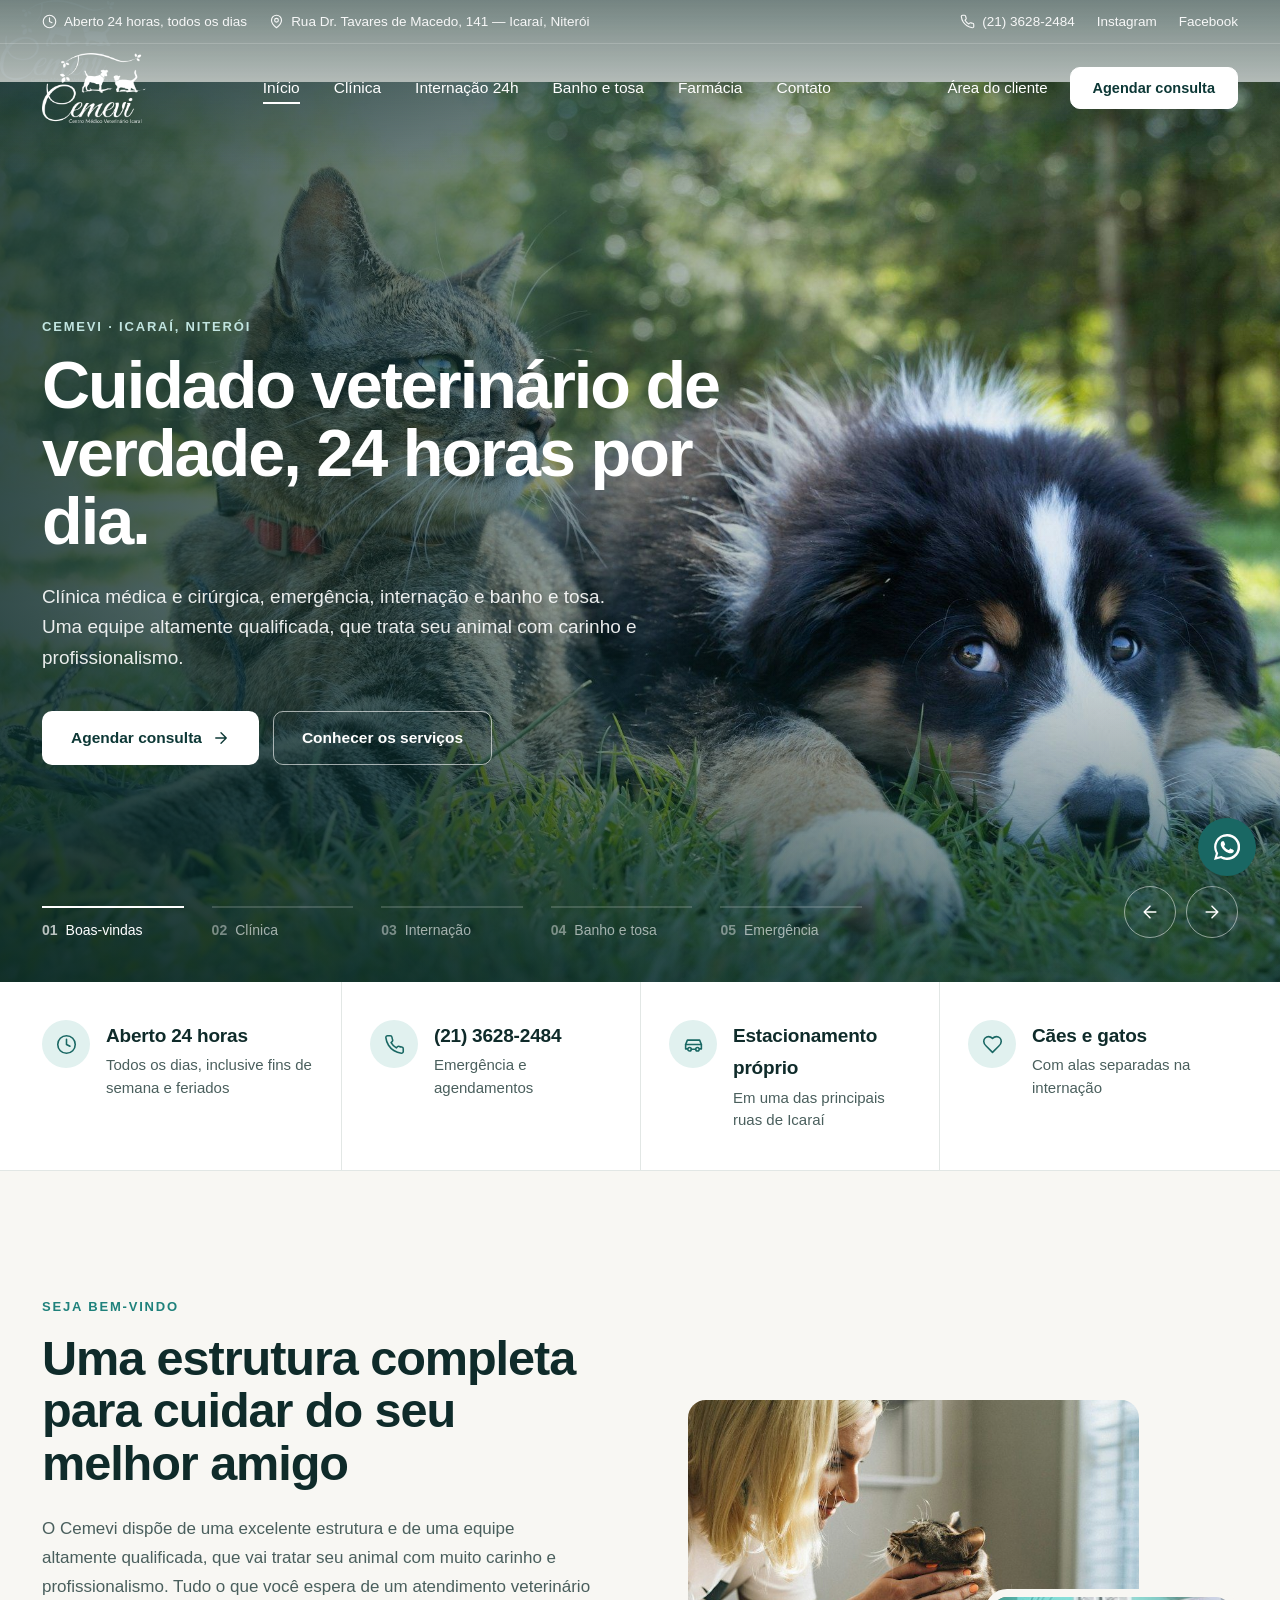
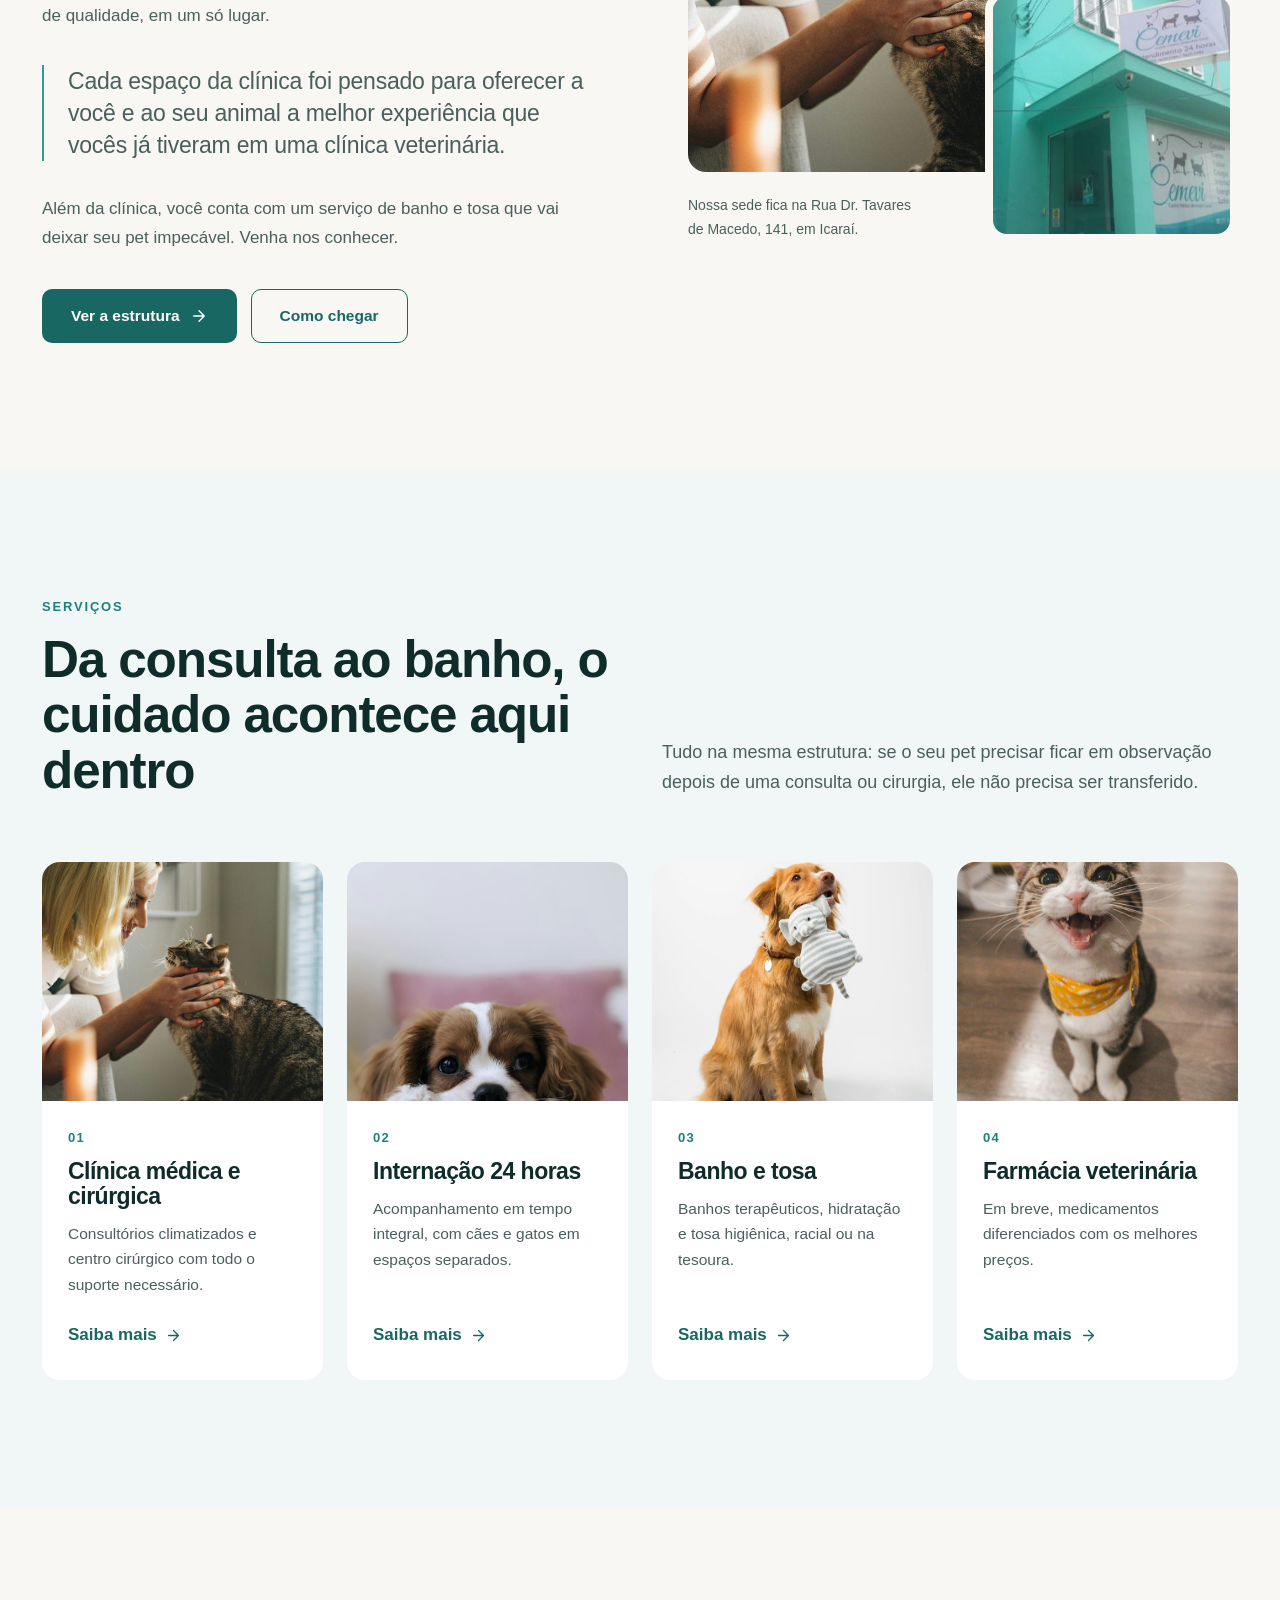
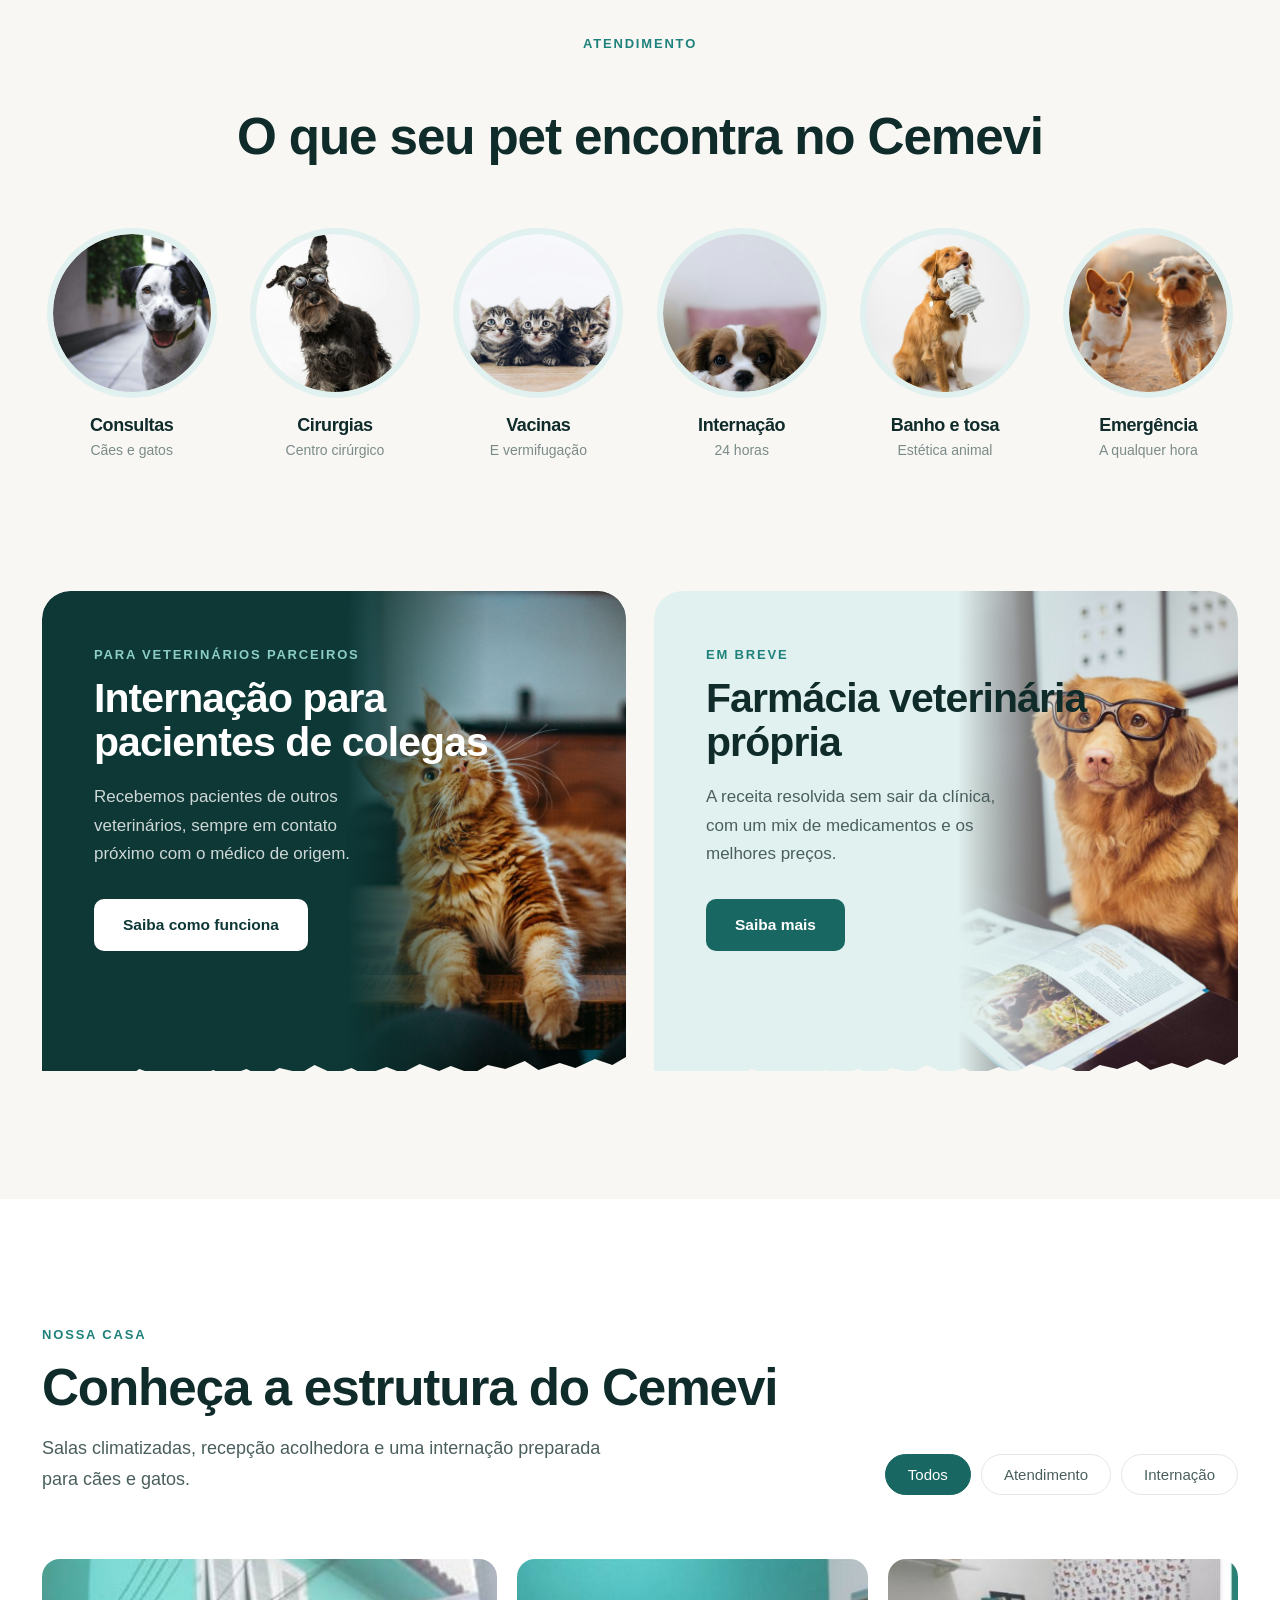
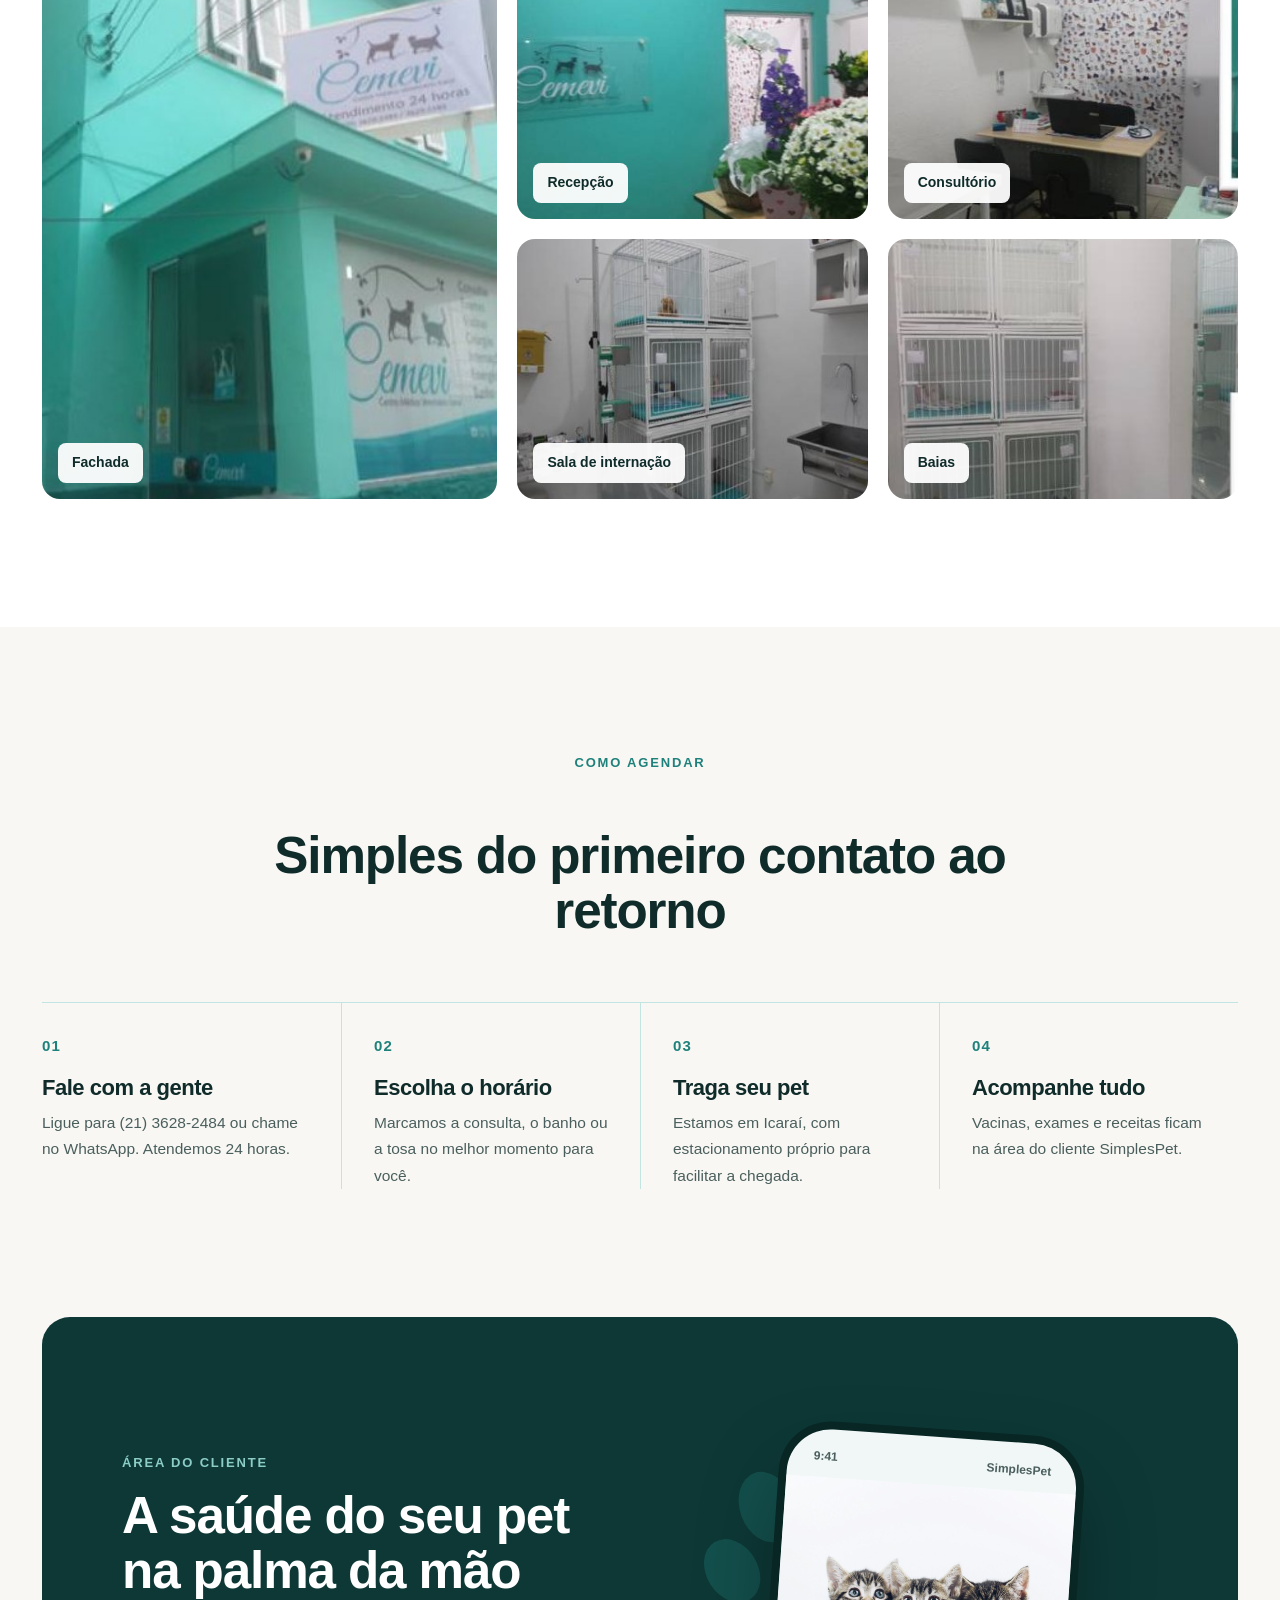
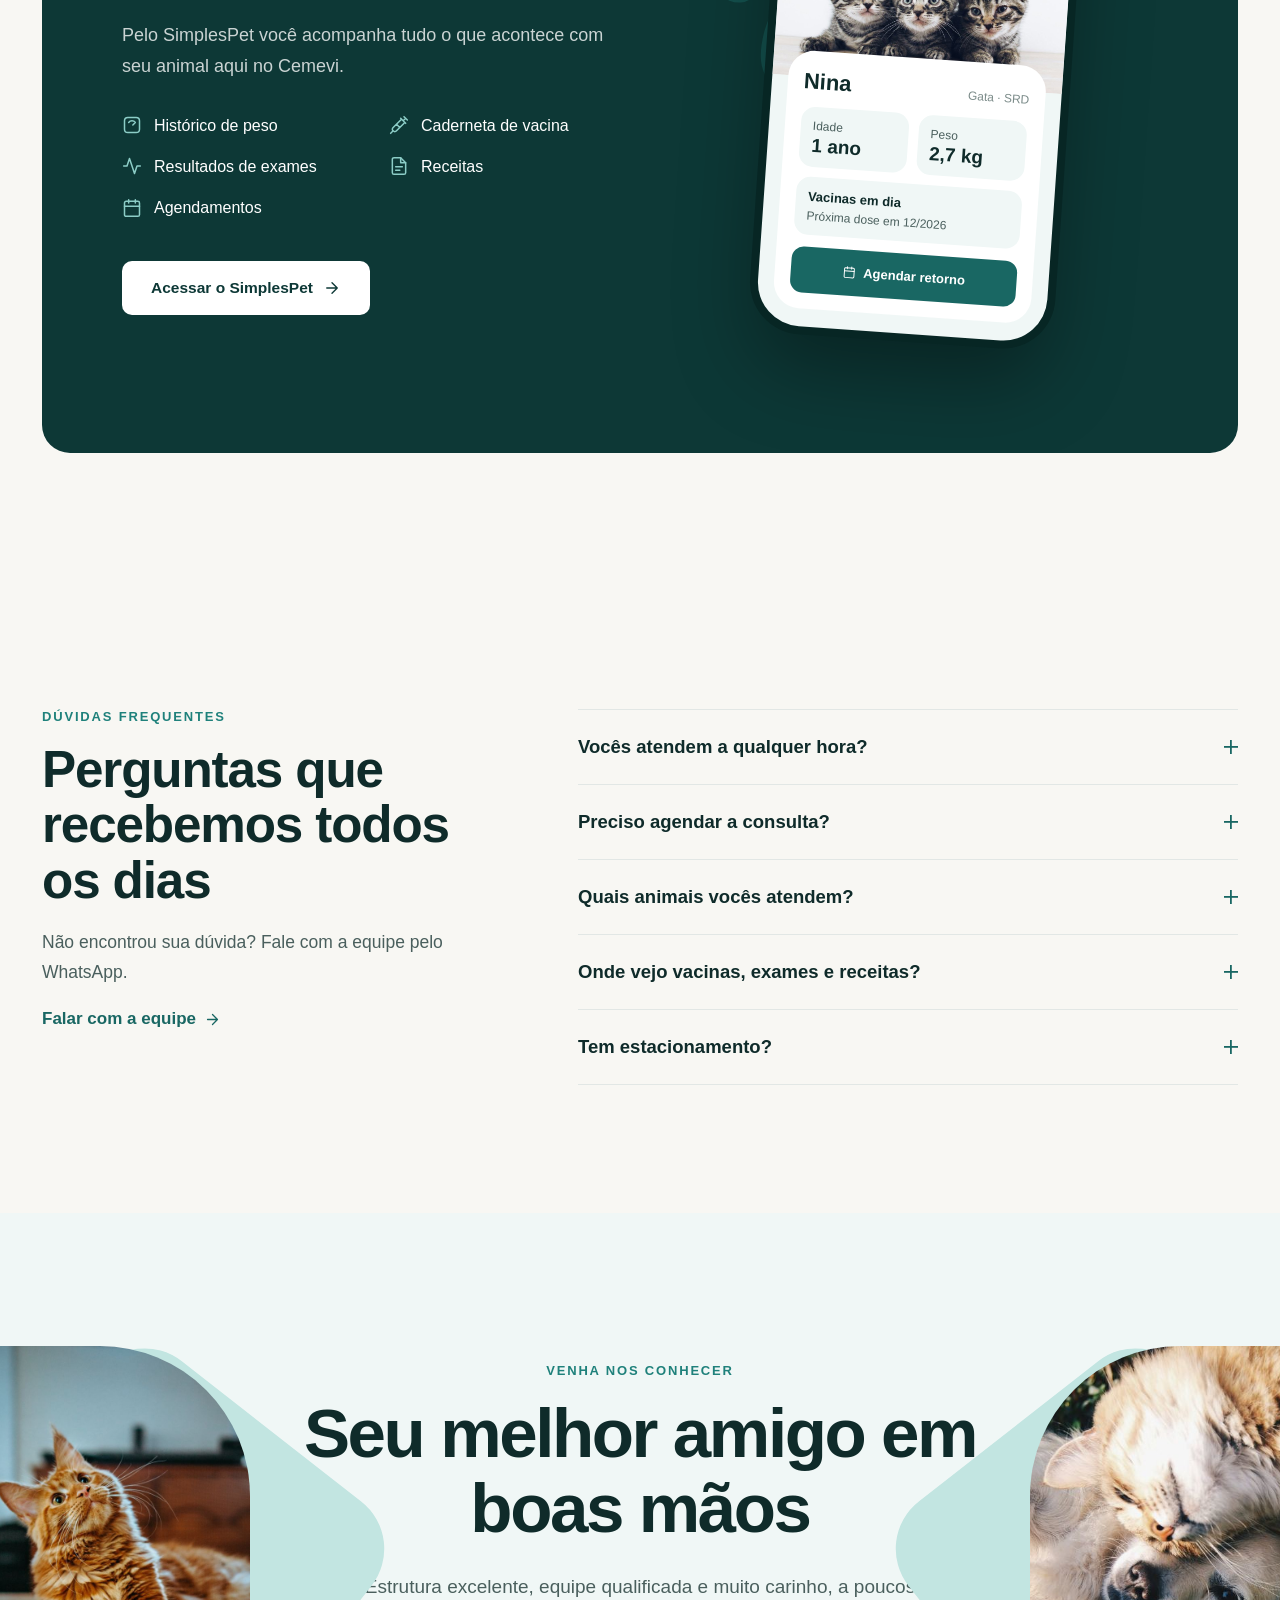
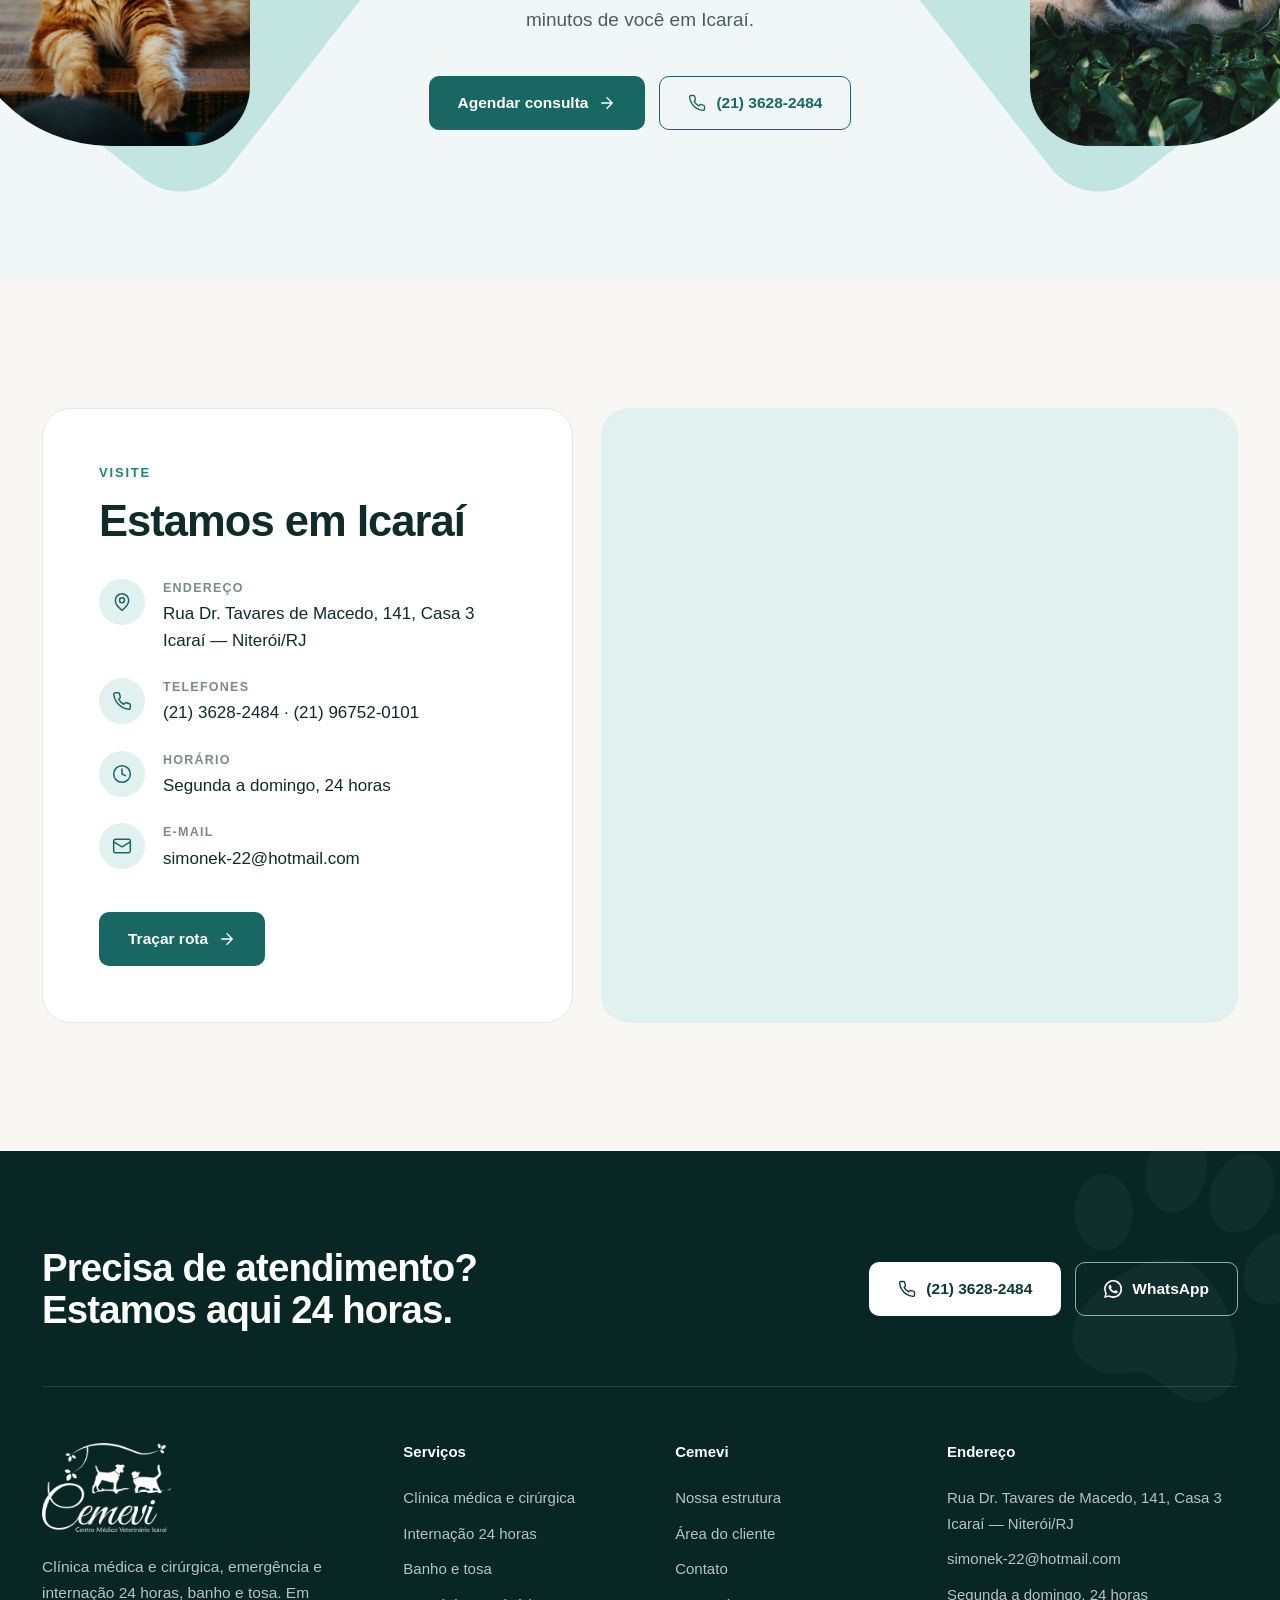
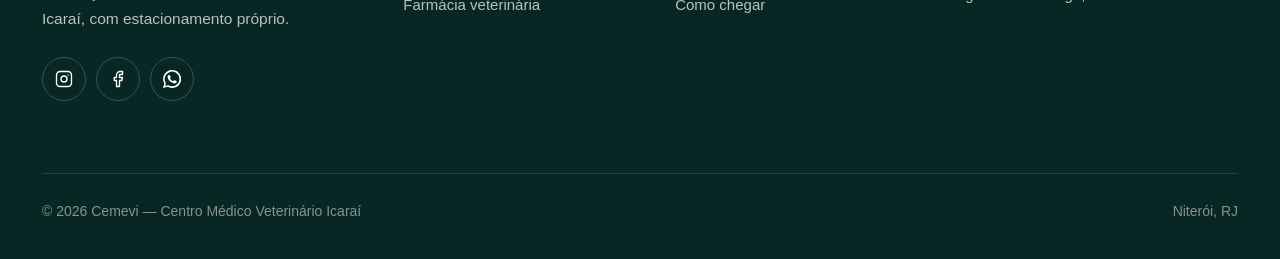
==== commit 697e1ecc: "Add files via upload" ====
--- a/index.html
+++ b/index.html
@@ -9,10 +9,12 @@
   <link rel="icon" type="image/png" href="img/logo.png">
   <link rel="preconnect" href="https://fonts.googleapis.com">
   <link rel="preconnect" href="https://fonts.gstatic.com" crossorigin>
-  <link href="https://fonts.googleapis.com/css2?family=Bricolage+Grotesque:opsz,wght@12..96,500..700&family=DM+Sans:opsz,wght@9..40,400..700&display=swap" rel="stylesheet">
+  <link href="https://fonts.googleapis.com/css2?family=Poppins:ital,wght@0,400;0,500;0,600;0,700;1,400&display=swap" rel="stylesheet">
   <link rel="stylesheet" href="css/styles.css">
+  <script>document.documentElement.classList.add('js', 'intro');</script>
 </head>
 <body>
+  <div class="curtain" aria-hidden="true"><img src="img/logo-branco.png" alt="" width="120" height="82"></div>
 <svg width="0" height="0" style="position:absolute" aria-hidden="true">
   <symbol id="i-phone" viewBox="0 0 24 24"><path d="M22 16.92v3a2 2 0 0 1-2.18 2 19.79 19.79 0 0 1-8.63-3.07 19.5 19.5 0 0 1-6-6 19.79 19.79 0 0 1-3.07-8.67A2 2 0 0 1 4.11 2h3a2 2 0 0 1 2 1.72c.13.96.36 1.9.7 2.81a2 2 0 0 1-.45 2.11L8.09 9.91a16 16 0 0 0 6 6l1.27-1.27a2 2 0 0 1 2.11-.45c.91.34 1.85.57 2.81.7A2 2 0 0 1 22 16.92z"/></symbol>
   <symbol id="i-clock" viewBox="0 0 24 24"><circle cx="12" cy="12" r="10"/><path d="M12 6v6l4 2"/></symbol>
@@ -87,6 +89,7 @@
   </header>
 
   <main>
+
   <section class="slider" aria-roledescription="carrossel" aria-label="Destaques do Cemevi" tabindex="-1">
     <div class="slide is-active" role="group" aria-roledescription="slide" aria-label="1 de 5">
       <img class="slide-img" src="img/slide-caes-gatos.jpg" alt="" style="object-position:50% 60%" fetchpriority="high">
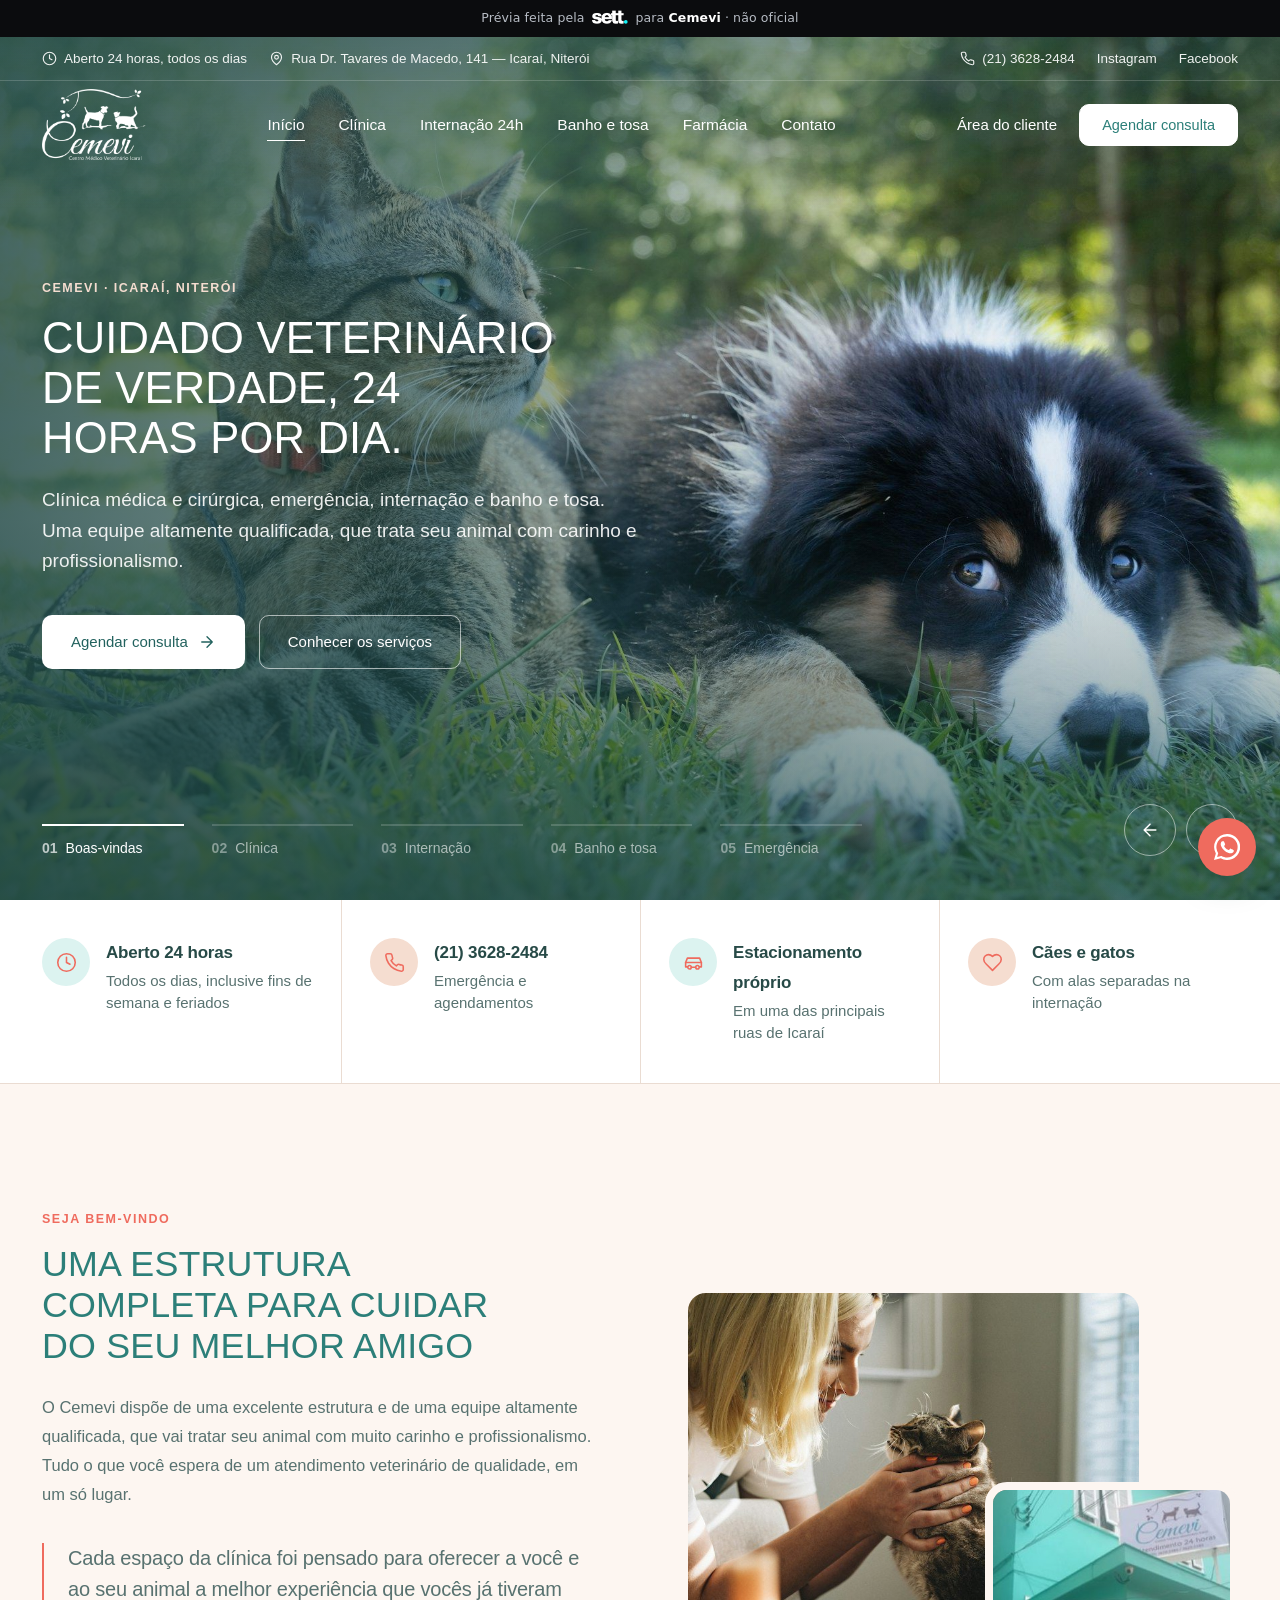
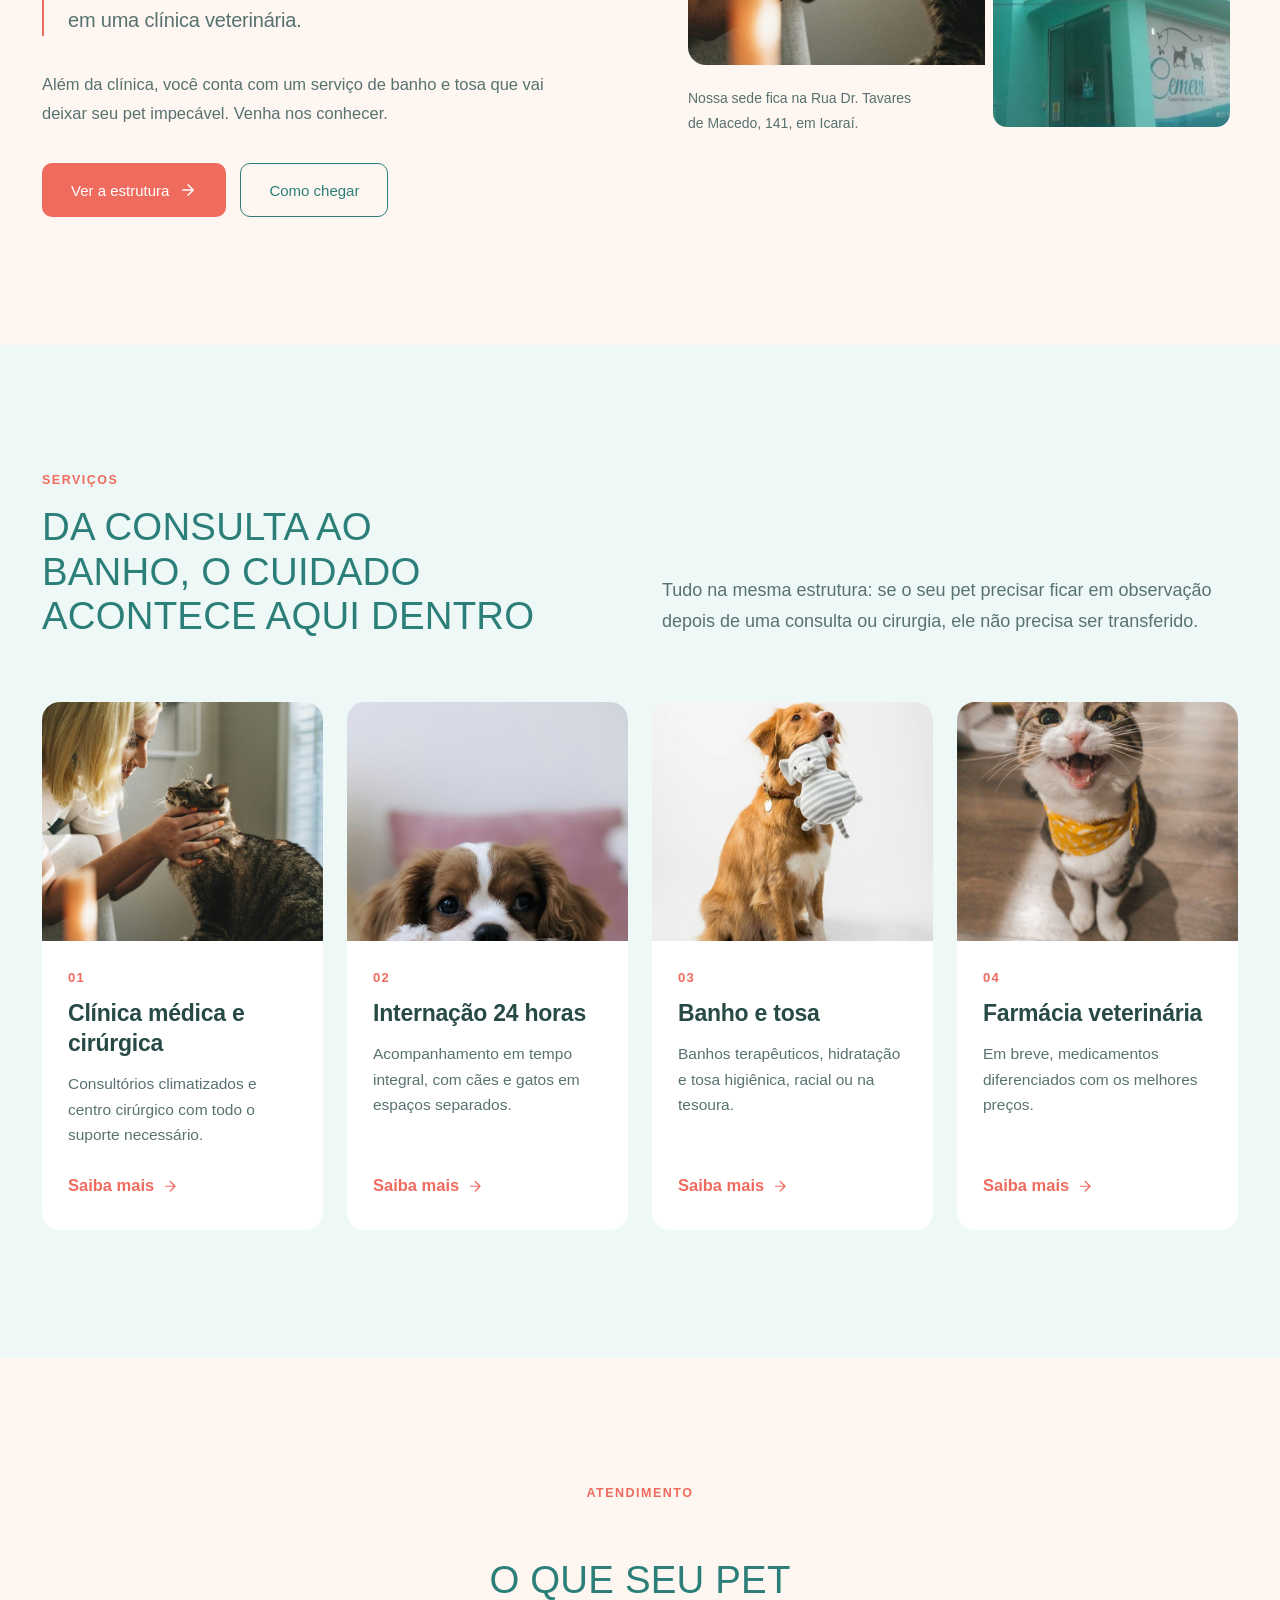
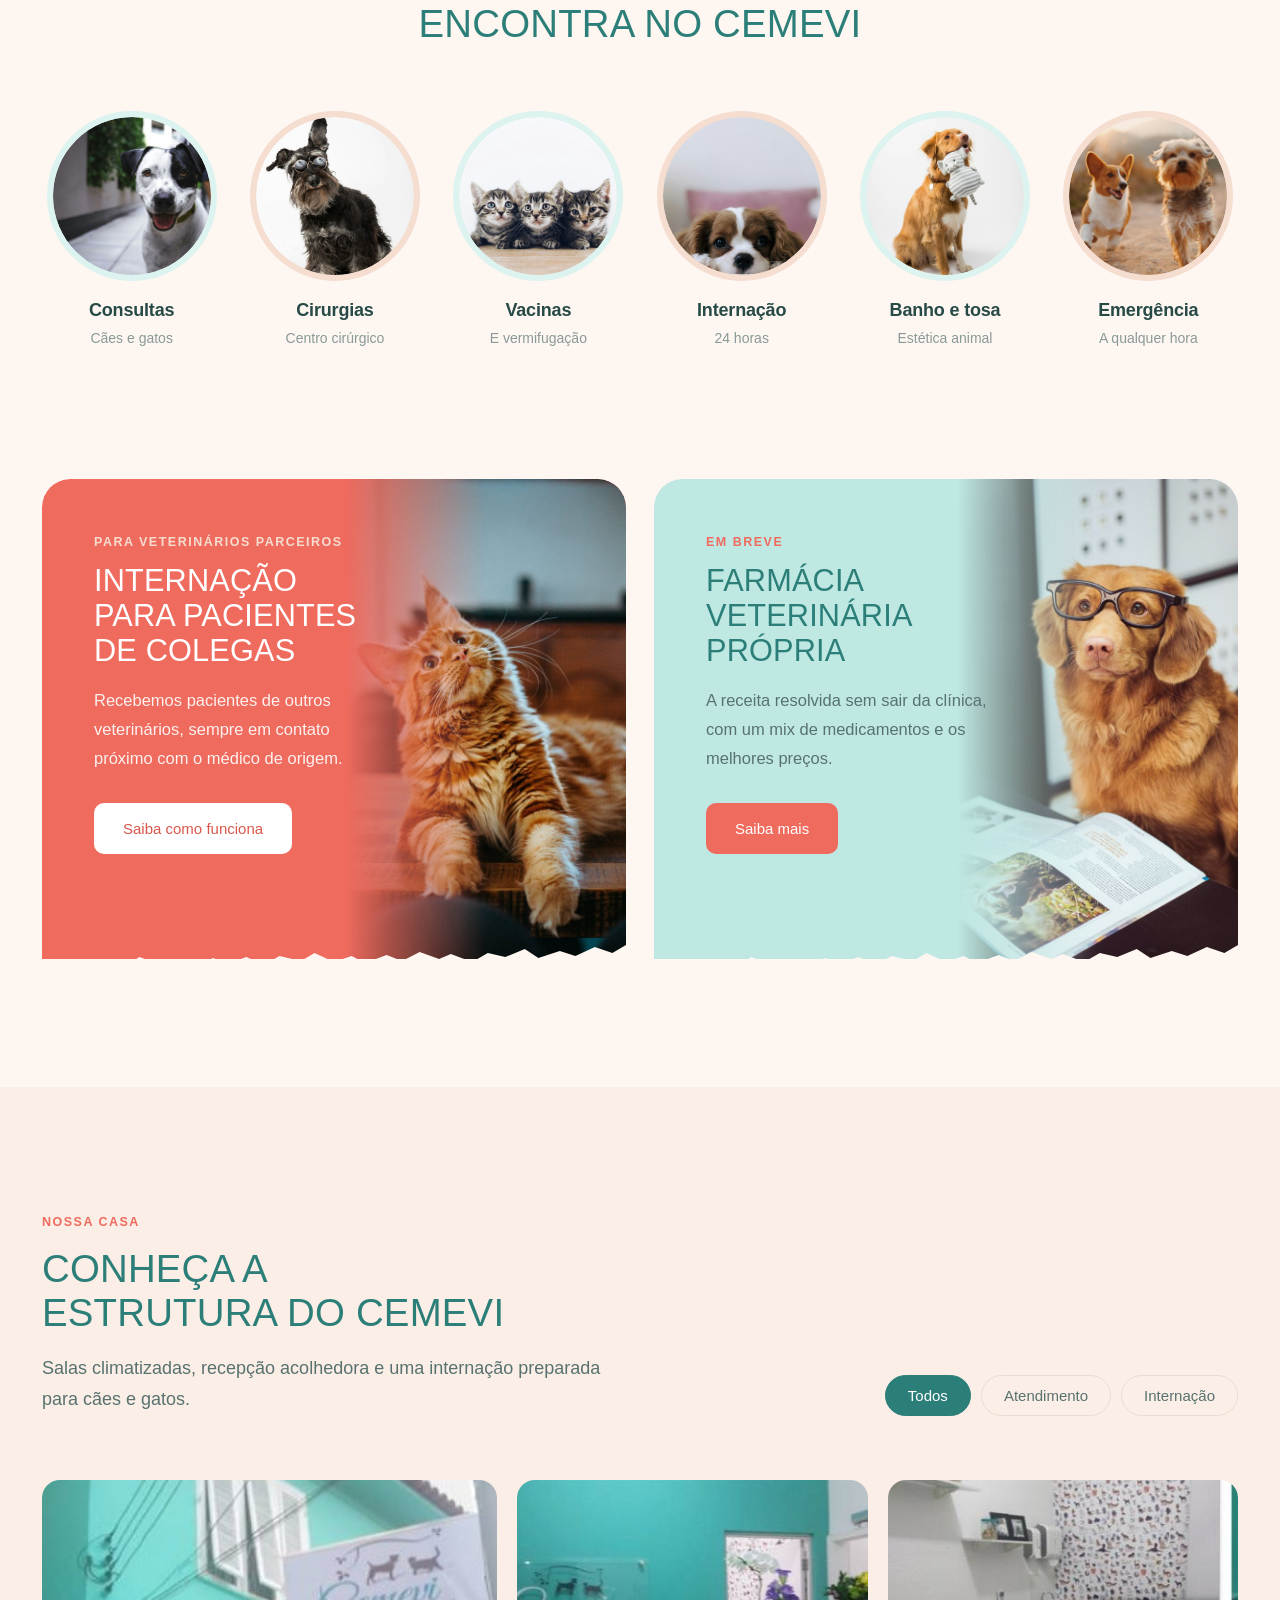
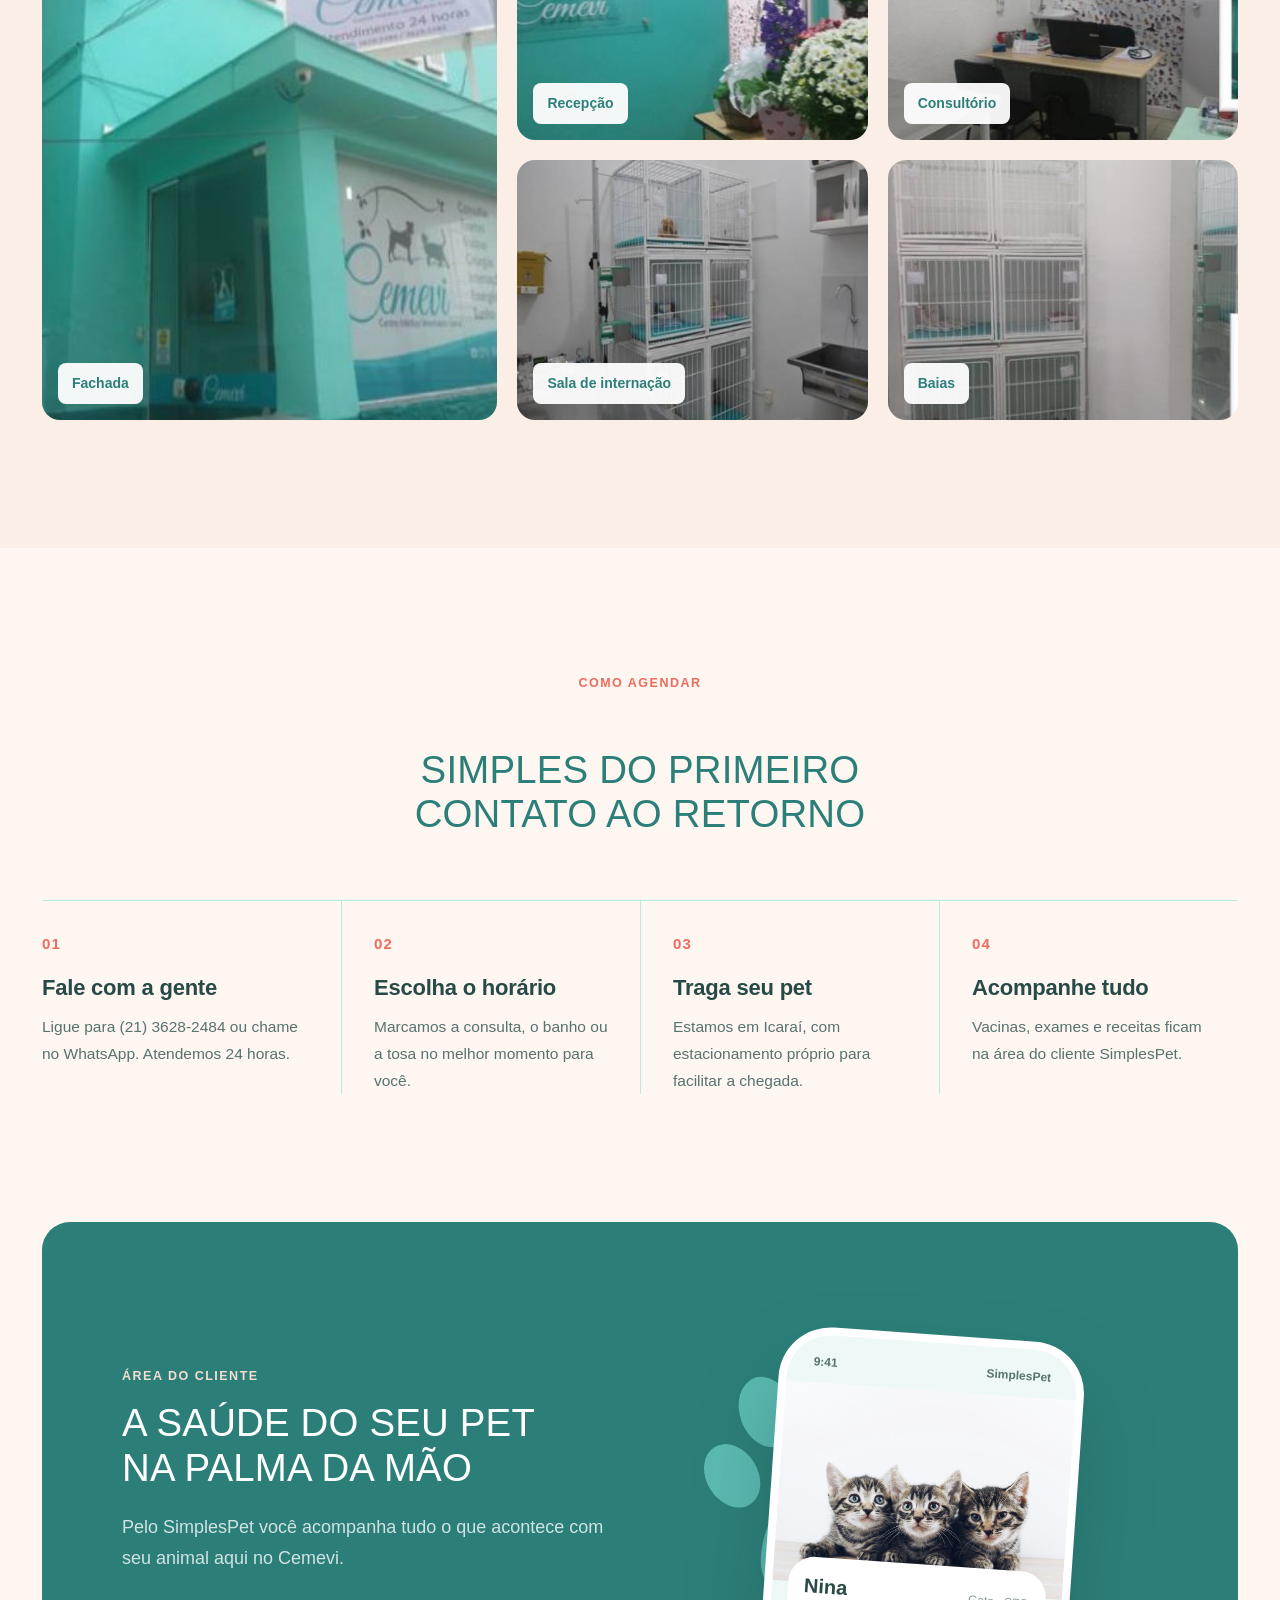
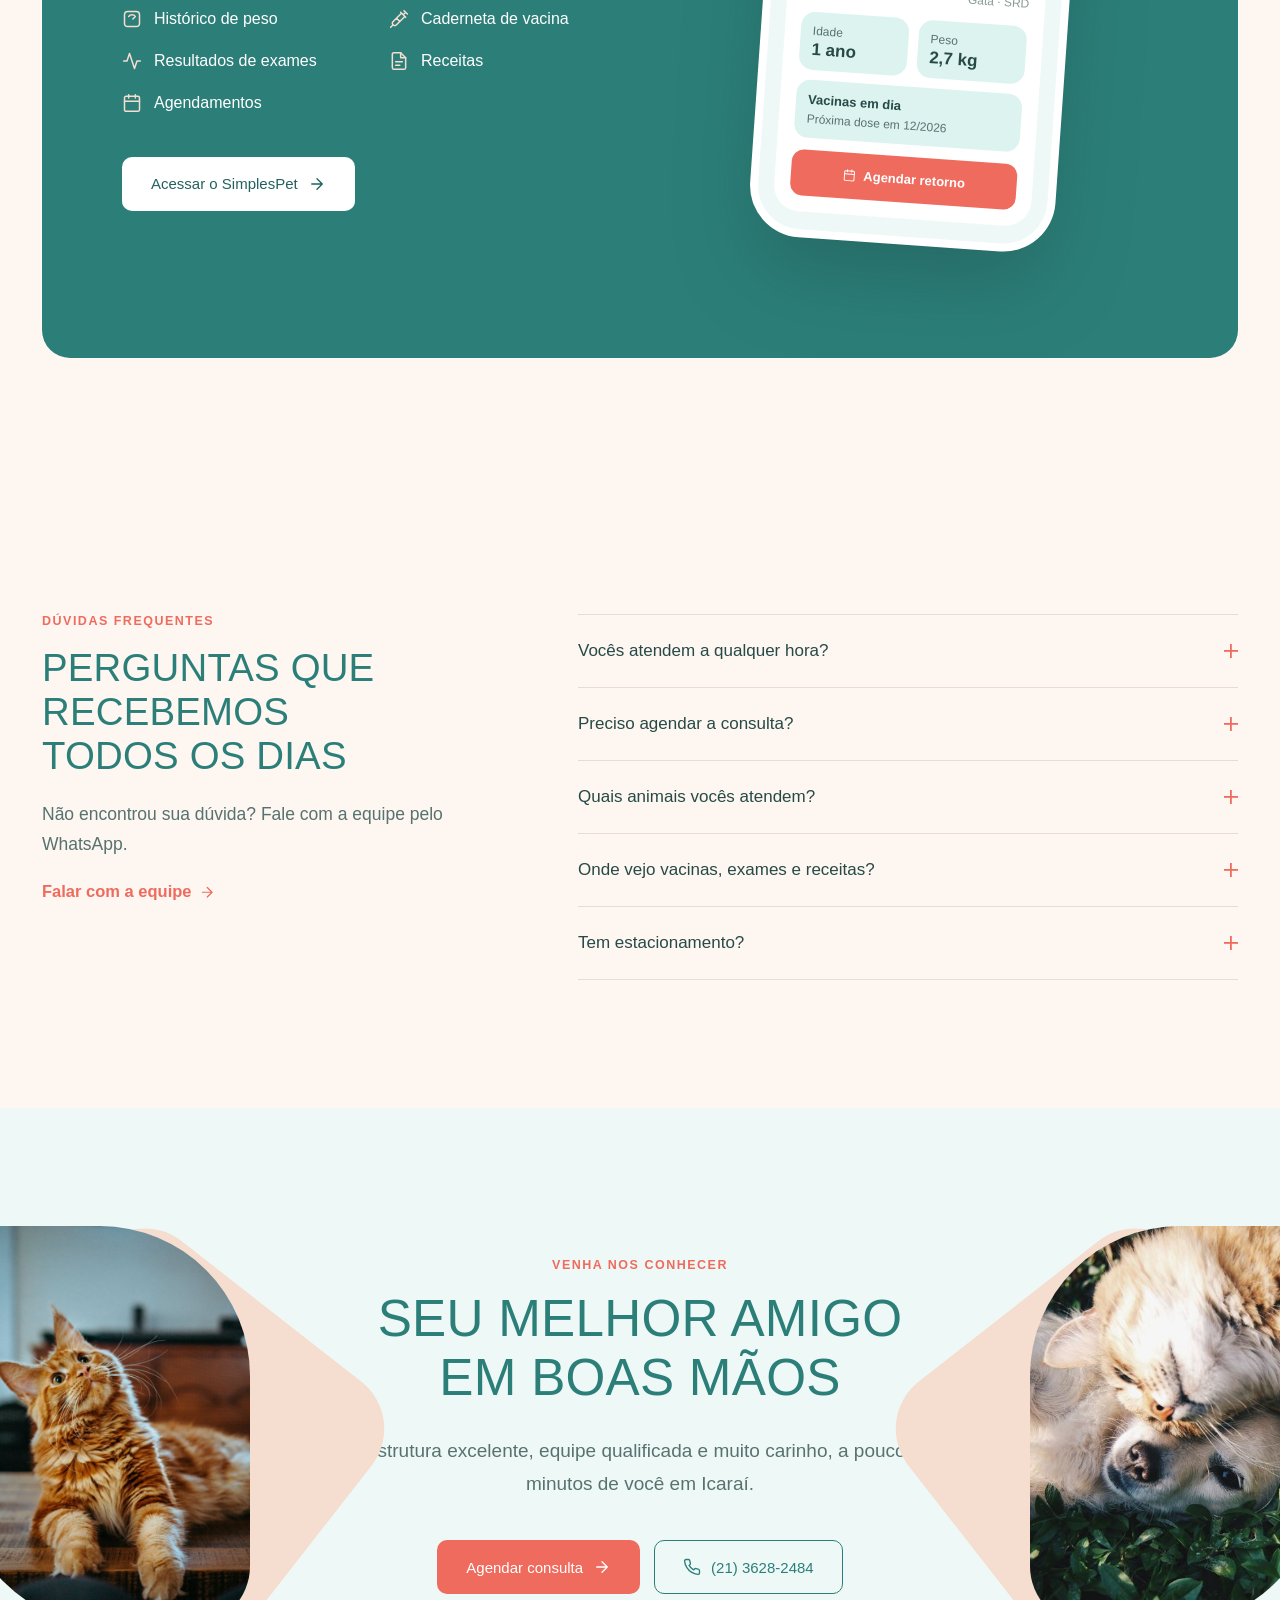
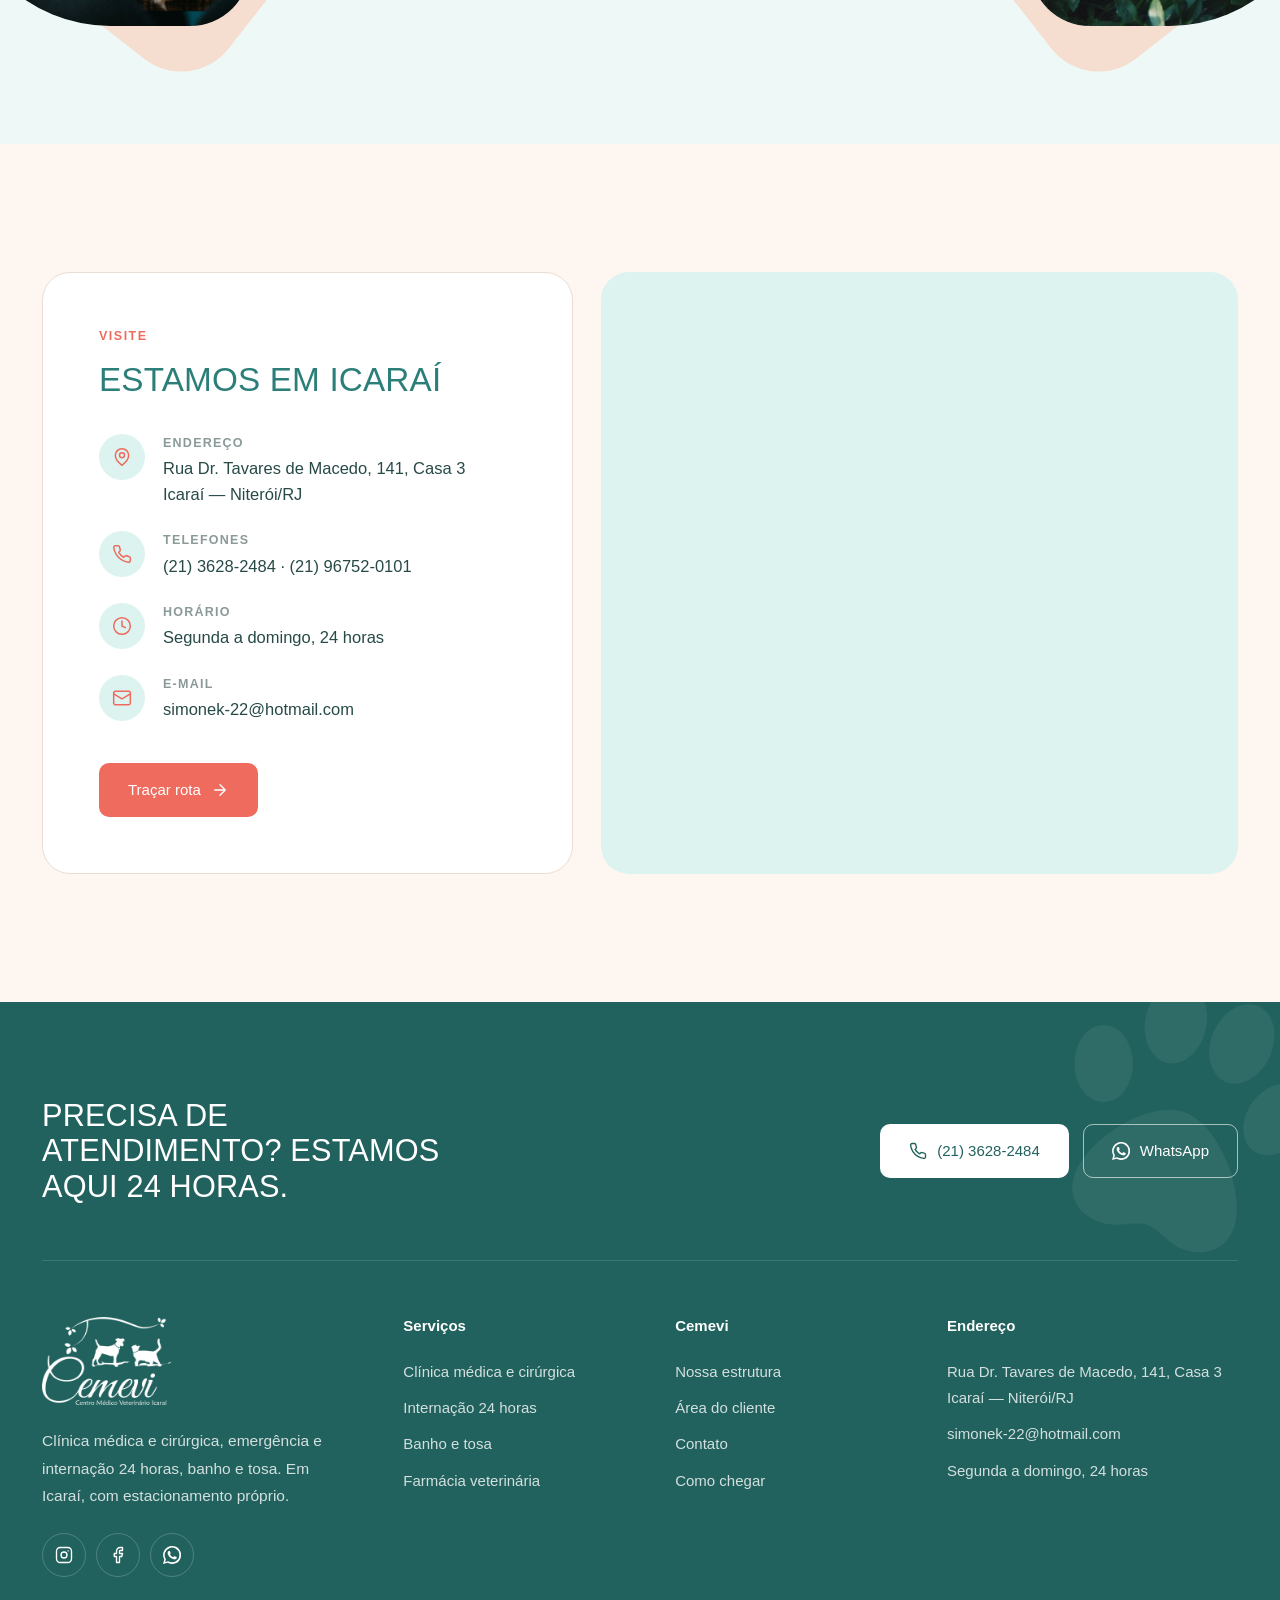
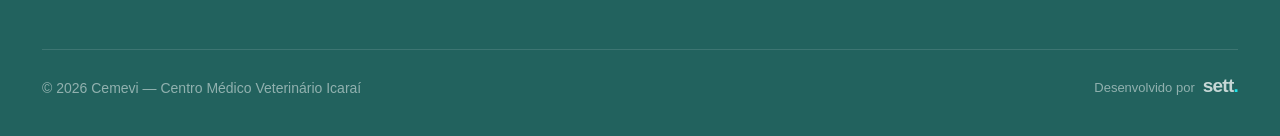
==== commit 9bc95729: "Adiciona faixa e crédito da Sett no index.html O index.html era a única página sem a faixa "Prévia f" ====
--- a/index.html
+++ b/index.html
@@ -45,6 +45,7 @@
 </svg>
 
   <header class="header">
+    <p class="sett-faixa">Prévia feita pela <a href="https://www.sett.company/" target="_blank" rel="noopener"><img src="img/sett-branco.png" alt="Sett" width="254" height="96"></a> para <b>Cemevi</b> · não oficial</p>
     <div class="topbar">
       <div class="wrap">
         <div class="topbar-l">
@@ -441,7 +442,7 @@
       </div>
       <div class="footer-bottom">
         <span>© 2026 Cemevi — Centro Médico Veterinário Icaraí</span>
-        <span>Niterói, RJ</span>
+        <a class="credit" href="https://www.sett.company/" target="_blank" rel="noopener" aria-label="Site desenvolvido pela Sett Digital">Desenvolvido por <span class="sett">sett<i>.</i></span></a>
       </div>
     </div>
   </footer>
--- a/css/styles.css
+++ b/css/styles.css
@@ -1,635 +1,637 @@
-/* CEMEVI — Centro Médico Veterinário Icaraí
-   Paleta monocromática a partir do verde-água da marca. */
-
-:root {
-  --t-950: #072624;
-  --t-900: #0d3836;
-  --t-800: #134f4c;
-  --t-700: #196763;
-  --t-600: #1f817b;
-  --t-500: #2a9f98;
-  --t-300: #8ccdc7;
-  --t-200: #c2e5e1;
-  --t-100: #e1f1ef;
-  --t-50: #f0f7f6;
-
-  --bg: #f8f7f3;
-  --white: #fff;
-  --ink: #0f2b2a;
-  --ink-2: #4a5f5d;
-  --muted: #7b8b89;
-  --line: #e2e7e5;
-
-  --display: "Bricolage Grotesque", "Helvetica Neue", Arial, sans-serif;
-  --sans: "DM Sans", "Helvetica Neue", Arial, sans-serif;
-
-  --wrap: 1260px;
-  --r-sm: 10px;
-  --r: 18px;
-  --r-lg: 28px;
-  --ease: cubic-bezier(.22, .61, .36, 1);
-}
-
-*, *::before, *::after { box-sizing: border-box; }
-html { -webkit-text-size-adjust: 100%; scroll-behavior: smooth; }
-body {
-  margin: 0; background: var(--bg); color: var(--ink);
-  font: 400 17px/1.7 var(--sans); -webkit-font-smoothing: antialiased;
-}
-body.menu-open { overflow: hidden; }
-img { max-width: 100%; display: block; }
-a { color: inherit; }
-h1, h2, h3, h4 { font-family: var(--display); margin: 0; line-height: 1.08; font-weight: 700; letter-spacing: -.022em; }
-p { margin: 0 0 1em; }
-.wrap { max-width: var(--wrap); margin: 0 auto; padding: 0 32px; }
-.ico { width: 1em; height: 1em; flex: none; fill: none; stroke: currentColor; stroke-width: 1.8; stroke-linecap: round; stroke-linejoin: round; }
-.ico-fill { fill: currentColor; stroke: none; }
-:focus-visible { outline: 2px solid var(--t-500); outline-offset: 3px; }
-
-/* =========================================================
-   HEADER (transparente sobre a foto, sólido ao rolar)
-   ========================================================= */
-.header { position: fixed; top: 0; left: 0; right: 0; z-index: 60; color: #fff; transition: background-color .35s var(--ease), color .35s var(--ease), box-shadow .35s; }
-.header::before { content: ""; position: absolute; inset: 0 0 -40px; background: linear-gradient(rgba(7,38,36,.55), transparent); pointer-events: none; transition: opacity .35s; }
-.topbar { position: relative; font-size: 13.5px; border-bottom: 1px solid rgba(255,255,255,.18); max-height: 44px; overflow: hidden; transition: max-height .35s var(--ease), opacity .25s, border-color .35s; }
-.topbar .wrap { display: flex; justify-content: space-between; align-items: center; gap: 20px; height: 44px; }
-.topbar-l, .topbar-r { display: flex; align-items: center; gap: 22px; opacity: .92; }
-.topbar a { text-decoration: none; }
-.topbar a:hover { text-decoration: underline; }
-.topbar .ico { font-size: 15px; vertical-align: -3px; margin-right: 7px; }
-.bar { position: relative; }
-.bar .wrap { display: flex; align-items: center; justify-content: space-between; gap: 28px; height: 88px; transition: height .35s var(--ease); }
-.brand { position: relative; z-index: 3; display: block; width: 104px; height: 71px; flex: none; }
-.brand img { position: absolute; inset: 0; width: 100%; height: 100%; object-fit: contain; transition: opacity .35s; }
-.brand .logo-color { opacity: 0; }
-.nav ul { list-style: none; margin: 0; padding: 0; display: flex; align-items: center; gap: 34px; }
-.nav a { text-decoration: none; font-size: 15.5px; font-weight: 500; position: relative; padding: 8px 0; }
-.nav ul a::after { content: ""; position: absolute; left: 0; right: 0; bottom: 0; height: 1.5px; background: currentColor; transform: scaleX(0); transform-origin: left; transition: transform .3s var(--ease); }
-.nav ul a:hover::after, .nav ul a.active::after { transform: scaleX(1); }
-.nav-extra { display: none; }
-.header-actions { display: flex; align-items: center; gap: 22px; }
-.header-link { font-size: 15px; font-weight: 500; text-decoration: none; }
-.header-link:hover { text-decoration: underline; }
-.menu-btn { display: none; align-items: center; gap: 10px; background: none; border: 0; color: inherit; font: 600 15px var(--sans); cursor: pointer; padding: 8px 0; }
-.menu-lines { position: relative; width: 22px; height: 12px; }
-.menu-lines::before, .menu-lines::after { content: ""; position: absolute; left: 0; right: 0; height: 1.8px; background: currentColor; transition: transform .3s var(--ease), top .3s; }
-.menu-lines::before { top: 0; } .menu-lines::after { top: 10px; }
-.menu-btn[aria-expanded="true"] .menu-lines::before { top: 5px; transform: rotate(45deg); }
-.menu-btn[aria-expanded="true"] .menu-lines::after { top: 5px; transform: rotate(-45deg); }
-
-.header.solid { background: var(--bg); color: var(--ink); box-shadow: 0 1px 0 var(--line); }
-.header.solid::before { opacity: 0; }
-.header.solid .topbar { max-height: 0; opacity: 0; border-color: transparent; }
-.header.solid .bar .wrap { height: 76px; }
-.header.solid .logo-white { opacity: 0; }
-.header.solid .logo-color { opacity: 1; }
-.header.solid .btn-onphoto { background: var(--t-700); color: #fff; border-color: var(--t-700); }
-.header.solid .btn-onphoto:hover { background: var(--t-800); }
-
-/* =========================================================
-   BOTÕES
-   ========================================================= */
-.btn {
-  display: inline-flex; align-items: center; justify-content: center; gap: 10px; text-decoration: none; cursor: pointer;
-  font: 600 15.5px/1 var(--sans); padding: 17px 28px; border-radius: var(--r-sm); border: 1.5px solid transparent;
-  transition: background-color .25s, color .25s, border-color .25s;
-}
-.btn .ico { font-size: 18px; transition: transform .25s var(--ease); }
-.btn:hover .ico-arrow { transform: translateX(3px); }
-.btn-primary { background: var(--t-700); color: #fff; }
-.btn-primary:hover { background: var(--t-800); }
-.btn-outline { border-color: var(--t-700); color: var(--t-700); }
-.btn-outline:hover { background: var(--t-700); color: #fff; }
-.btn-light { background: #fff; color: var(--t-900); }
-.btn-light:hover { background: var(--t-100); }
-.btn-ghost { border-color: rgba(255,255,255,.6); color: #fff; }
-.btn-ghost:hover { background: #fff; color: var(--t-900); border-color: #fff; }
-.btn-onphoto { background: #fff; color: var(--t-900); border-color: #fff; padding: 13px 22px; font-size: 14.5px; }
-.btn-onphoto:hover { background: var(--t-100); border-color: var(--t-100); }
-.link { display: inline-flex; align-items: center; gap: 8px; color: var(--t-700); font-weight: 600; text-decoration: none; }
-.link .ico { transition: transform .25s var(--ease); }
-.link:hover .ico { transform: translateX(4px); }
-
-/* =========================================================
-   TIPOGRAFIA DE SEÇÃO
-   ========================================================= */
-.section { padding: 128px 0; }
-.section-tint { background: var(--t-50); }
-.section-white { background: var(--white); }
-.kicker { display: block; font: 600 13px var(--sans); text-transform: uppercase; letter-spacing: .14em; color: var(--t-600); margin-bottom: 18px; }
-.head { display: flex; justify-content: space-between; align-items: end; gap: 40px; margin-bottom: 64px; }
-.head-center { flex-direction: column; align-items: center; text-align: center; }
-.head h2, .h2 { font-size: clamp(34px, 4vw, 54px); max-width: 16em; }
-.head p { color: var(--ink-2); max-width: 32em; margin: 18px 0 0; font-size: 18px; }
-.head-center p { margin-left: auto; margin-right: auto; }
-.lead { font-size: 19px; color: var(--ink-2); }
-
-/* =========================================================
-   HERO — slider em tela cheia (home)
-   ========================================================= */
-.slider { position: relative; height: 100vh; height: 100svh; min-height: 640px; overflow: hidden; background: var(--t-950); color: #fff; }
-.slide { position: absolute; inset: 0; opacity: 0; visibility: hidden; transition: opacity 1.1s var(--ease), visibility 0s linear 1.1s; }
-.slide.is-active { opacity: 1; visibility: visible; transition: opacity 1.1s var(--ease), visibility 0s; z-index: 1; }
-.slide-img { position: absolute; inset: 0; width: 100%; height: 100%; object-fit: cover; transform: scale(1.08); transition: transform 8s linear; }
-.slide.is-active .slide-img { transform: scale(1); }
-.slide::after { content: ""; position: absolute; inset: 0; background:
-  linear-gradient(90deg, rgba(7,38,36,.82) 0%, rgba(7,38,36,.55) 38%, rgba(7,38,36,.05) 72%),
-  linear-gradient(0deg, rgba(7,38,36,.7) 0%, transparent 42%); }
-.slide-content { position: absolute; inset: 0; z-index: 2; display: flex; align-items: center; }
-.slide-content .wrap { width: 100%; padding-top: 170px; padding-bottom: 150px; }
-.slide-text { max-width: 680px; }
-.slide .kicker { color: var(--t-200); }
-.slide h1, .slide .slide-title { font-size: clamp(40px, 5.2vw, 72px); line-height: 1.02; letter-spacing: -.03em; margin-bottom: 26px; font-weight: 700; }
-.slide p { font-size: 19px; line-height: 1.6; max-width: 32em; opacity: .9; margin-bottom: 38px; }
-.slide-actions { display: flex; flex-wrap: wrap; gap: 14px; }
-.slide .kicker, .slide h1, .slide .slide-title, .slide p, .slide-actions { opacity: 0; transform: translateY(22px); transition: opacity .8s var(--ease), transform .8s var(--ease); }
-.slide.is-active .kicker { opacity: 1; transform: none; transition-delay: .35s; }
-.slide.is-active h1, .slide.is-active .slide-title { opacity: 1; transform: none; transition-delay: .45s; }
-.slide.is-active p { opacity: .9; transform: none; transition-delay: .6s; }
-.slide.is-active .slide-actions { opacity: 1; transform: none; transition-delay: .72s; }
-
-.slider-ui { position: absolute; left: 0; right: 0; bottom: 0; z-index: 5; }
-.slider-ui .wrap { display: flex; align-items: flex-end; justify-content: space-between; gap: 32px; padding-bottom: 44px; }
-.slider-tabs { display: flex; gap: 28px; flex: 1; max-width: 820px; }
-.slider-tab { flex: 1; background: none; border: 0; color: #fff; text-align: left; cursor: pointer; padding: 0; font: 500 14px var(--sans); opacity: .6; transition: opacity .3s; }
-.slider-tab:hover, .slider-tab.is-active { opacity: 1; }
-.slider-tab .track { display: block; height: 2px; background: rgba(255,255,255,.28); margin-bottom: 14px; position: relative; overflow: hidden; }
-.slider-tab .track i { position: absolute; inset: 0; background: #fff; transform: scaleX(0); transform-origin: left; }
-.slider-tab.is-active .track i { animation: fill var(--dur, 7s) linear forwards; }
-.slider.paused .slider-tab.is-active .track i { animation-play-state: paused; }
-.slider-tab b { font-weight: 600; margin-right: 8px; opacity: .7; }
-@keyframes fill { to { transform: scaleX(1); } }
-.slider-arrows { display: flex; gap: 10px; }
-.slider-arrow { width: 52px; height: 52px; border-radius: 50%; border: 1.5px solid rgba(255,255,255,.5); background: none; color: #fff; display: grid; place-items: center; cursor: pointer; font-size: 20px; transition: background .25s, color .25s, border-color .25s; }
-.slider-arrow:hover { background: #fff; color: var(--t-900); border-color: #fff; }
-.slider-arrow.prev .ico { transform: rotate(180deg); }
-.slider-dots { display: none; gap: 8px; }
-.slider-dot { width: 8px; height: 8px; border-radius: 50%; border: 0; padding: 0; background: rgba(255,255,255,.45); cursor: pointer; transition: width .3s var(--ease), background .3s; }
-.slider-dot.is-active { width: 28px; border-radius: 4px; background: #fff; }
-
-/* =========================================================
-   HERO — páginas internas (foto cheia)
-   ========================================================= */
-.phero { position: relative; min-height: 80vh; min-height: 80svh; display: flex; align-items: flex-end; color: #fff; background: var(--t-950); overflow: hidden; }
-.phero > img { position: absolute; inset: 0; width: 100%; height: 100%; object-fit: cover; animation: settle 2.4s var(--ease) both; }
-@keyframes settle { from { transform: scale(1.06); } to { transform: none; } }
-.phero::after { content: ""; position: absolute; inset: 0; background:
-  linear-gradient(90deg, rgba(7,38,36,.82) 0%, rgba(7,38,36,.45) 45%, rgba(7,38,36,.05) 80%),
-  linear-gradient(0deg, rgba(7,38,36,.75) 0%, transparent 45%); }
-.phero .wrap { position: relative; z-index: 2; width: 100%; padding-top: 180px; padding-bottom: 60px; }
-.crumbs { font-size: 14px; margin-bottom: 22px; opacity: .8; }
-.crumbs a { text-decoration: none; }
-.crumbs a:hover { text-decoration: underline; }
-.phero h1 { font-size: clamp(42px, 5.6vw, 76px); letter-spacing: -.03em; max-width: 12em; margin-bottom: 22px; }
-.phero p { font-size: 19px; max-width: 32em; opacity: .9; margin-bottom: 34px; }
-.phero-facts { display: flex; margin-top: 64px; border-top: 1px solid rgba(255,255,255,.22); }
-.phero-facts div { flex: 1; padding: 22px 24px 0 0; font-size: 15px; display: flex; gap: 12px; align-items: flex-start; line-height: 1.5; }
-.phero-facts div + div { padding-left: 24px; border-left: 1px solid rgba(255,255,255,.22); }
-.phero-facts .ico { font-size: 20px; margin-top: 2px; color: var(--t-200); }
-.phero-facts b { display: block; font-weight: 600; }
-.phero-facts span { opacity: .8; }
-
-/* =========================================================
-   FATOS RÁPIDOS
-   ========================================================= */
-.facts { background: var(--white); border-bottom: 1px solid var(--line); }
-.facts .wrap { display: grid; grid-template-columns: repeat(4, 1fr); }
-.fact { display: flex; gap: 16px; align-items: flex-start; padding: 38px 28px 38px 0; }
-.fact + .fact { padding-left: 28px; border-left: 1px solid var(--line); }
-.fact-ico { width: 48px; height: 48px; border-radius: 50%; background: var(--t-100); color: var(--t-700); display: grid; place-items: center; font-size: 21px; flex: none; }
-.fact b { display: block; font-family: var(--display); font-size: 19px; font-weight: 700; letter-spacing: -.01em; margin-bottom: 2px; }
-.fact > div > span { color: var(--ink-2); font-size: 15px; line-height: 1.5; display: block; }
-.fact a { text-decoration: none; }
-.fact a:hover { color: var(--t-700); }
-
-/* =========================================================
-   SPLIT
-   ========================================================= */
-.split { display: grid; grid-template-columns: 1fr 1fr; gap: 96px; align-items: center; }
-.split h2 { font-size: clamp(32px, 3.8vw, 50px); margin-bottom: 26px; }
-.split p { color: var(--ink-2); }
-.split-actions { display: flex; flex-wrap: wrap; gap: 14px; margin-top: 36px; }
-.quote { font-family: var(--display); font-size: 23px; line-height: 1.4; font-weight: 500; letter-spacing: -.01em; color: var(--t-800); border-left: 2px solid var(--t-500); padding-left: 24px; margin: 34px 0; }
-.duo { position: relative; padding: 0 0 70px 0; }
-.duo img { border-radius: var(--r); width: 100%; object-fit: cover; }
-.duo img:first-child { aspect-ratio: 4 / 3.3; width: 82%; }
-.duo img + img { position: absolute; right: 0; bottom: 0; width: 46%; aspect-ratio: 1; border: 8px solid var(--bg); border-radius: 22px; }
-.section-white .duo img + img { border-color: var(--white); }
-.section-tint .duo img + img { border-color: var(--t-50); }
-.duo-note { position: absolute; left: 0; bottom: 0; font-size: 14px; color: var(--muted); max-width: 44%; margin: 0; }
-
-.checks { list-style: none; padding: 0; margin: 26px 0 0; display: grid; gap: 12px; }
-.checks li { display: flex; gap: 12px; align-items: flex-start; }
-.checks .ico { color: var(--t-600); font-size: 20px; margin-top: 4px; }
-
-/* =========================================================
-   SERVIÇOS
-   ========================================================= */
-.services { display: grid; grid-template-columns: repeat(4, 1fr); gap: 24px; }
-.service { display: flex; flex-direction: column; background: var(--white); border-radius: var(--r); overflow: hidden; text-decoration: none; transition: transform .4s var(--ease), box-shadow .4s var(--ease); }
-.service:hover { transform: translateY(-6px); box-shadow: 0 24px 48px -24px rgba(13,56,54,.35); }
-.service-img { aspect-ratio: 4 / 3.4; overflow: hidden; }
-.service-img img { width: 100%; height: 100%; object-fit: cover; transition: transform .8s var(--ease); }
-.service:hover .service-img img { transform: scale(1.05); }
-.service-body { padding: 26px 26px 30px; display: flex; flex-direction: column; flex: 1; }
-.service-num { font-size: 13px; font-weight: 600; color: var(--t-600); letter-spacing: .1em; margin-bottom: 10px; }
-.service h3 { font-size: 23px; margin-bottom: 12px; }
-.service p { color: var(--ink-2); font-size: 15.5px; line-height: 1.65; flex: 1; }
-.service .link { margin-top: 8px; }
-
-.cats { display: grid; grid-template-columns: repeat(6, 1fr); gap: 24px; }
-.cat { text-align: center; text-decoration: none; }
-.cat-img { aspect-ratio: 1; border-radius: 50%; overflow: hidden; margin: 0 auto 18px; width: 100%; max-width: 170px; background: var(--t-100); border: 6px solid var(--t-100); transition: border-color .3s; }
-.cat-img img { width: 100%; height: 100%; object-fit: cover; border-radius: 50%; transition: transform .6s var(--ease); }
-.cat:hover .cat-img { border-color: var(--t-300); }
-.cat:hover .cat-img img { transform: scale(1.06); }
-.cat h3 { font-size: 18px; }
-.cat span { display: block; color: var(--muted); font-size: 14px; margin-top: 4px; }
-
-/* =========================================================
-   CARTÕES DUPLOS com borda rasgada
-   ========================================================= */
-.twins { display: grid; grid-template-columns: 1fr 1fr; gap: 28px; }
-.twin {
-  position: relative; min-height: 480px; border-radius: var(--r-lg) var(--r-lg) 0 0; overflow: hidden;
-  padding: 56px 52px 88px; display: flex; flex-direction: column;
-  --torn: url("data:image/svg+xml,%3Csvg xmlns='http://www.w3.org/2000/svg' viewBox='0 0 600 24' preserveAspectRatio='none'%3E%3Cpath d='M0 0h600v10l-14 8-18-6-20 9-16-5-22 7-14-9-20 8-18-4-16 9-22-8-12 5-20-7-18 9-16-6-22 8-14-7-18 6-20-9-14 8-22-5-16 9-18-8-20 7-14-6-22 9-16-8-18 5-20-7-14 9-22-6-16 8-12-9-20 7-18-5-22 9-14-8V0z'/%3E%3C/svg%3E");
-  -webkit-mask: linear-gradient(#000 0 0) top / 100% calc(100% - 22px) no-repeat, var(--torn) bottom / 100% 24px no-repeat;
-  mask: linear-gradient(#000 0 0) top / 100% calc(100% - 22px) no-repeat, var(--torn) bottom / 100% 24px no-repeat;
-}
-.twin > * { position: relative; z-index: 2; }
-.twin .kicker { margin-bottom: 14px; }
-.twin h2 { font-size: clamp(30px, 3.2vw, 42px); max-width: 10em; margin-bottom: 18px; }
-.twin p { max-width: 20em; margin-bottom: 30px; }
-.twin .btn { align-self: flex-start; }
-.twin > img { position: absolute; z-index: 1; right: 0; bottom: 0; width: 48%; height: 100%; object-fit: cover;
-  -webkit-mask-image: linear-gradient(90deg, transparent, #000 50%); mask-image: linear-gradient(90deg, transparent, #000 50%); }
-.twin h2, .twin p { max-width: 11em; }
-.twin p { max-width: 18em; }
-.twin-dark { background: var(--t-900); color: #fff; }
-.twin-dark .kicker { color: var(--t-300); }
-.twin-dark p { color: rgba(255,255,255,.8); }
-.twin-light { background: var(--t-100); }
-.twin-light p { color: var(--ink-2); }
-
-/* =========================================================
-   GALERIA
-   ========================================================= */
-.chips { display: flex; flex-wrap: wrap; gap: 10px; }
-.chip { border: 1.5px solid var(--line); background: transparent; color: var(--ink-2); font: 500 15px var(--sans); padding: 11px 22px; border-radius: 999px; cursor: pointer; transition: border-color .25s, color .25s, background .25s; }
-.chip:hover { border-color: var(--t-500); color: var(--t-700); }
-.chip.active { background: var(--t-700); border-color: var(--t-700); color: #fff; }
-.gallery { display: grid; grid-template-columns: 1.3fr 1fr 1fr; grid-auto-rows: 260px; gap: 20px; }
-.shot { margin: 0; position: relative; border-radius: var(--r); overflow: hidden; }
-.shot:first-child { grid-row: span 2; }
-.shot img { width: 100%; height: 100%; object-fit: cover; transition: transform .8s var(--ease); }
-.shot:hover img { transform: scale(1.04); }
-.shot figcaption { position: absolute; left: 16px; bottom: 16px; background: rgba(255,255,255,.94); color: var(--ink); font-size: 14px; font-weight: 600; padding: 8px 14px; border-radius: 8px; }
-.shot.is-hidden { display: none; }
-.gallery.filtered { grid-auto-rows: 320px; }
-.gallery.filtered .shot:first-child { grid-row: auto; }
-
-/* =========================================================
-   TILES / PASSOS
-   ========================================================= */
-.tiles { display: grid; grid-template-columns: repeat(4, 1fr); gap: 20px; }
-.tile { background: var(--white); border: 1px solid var(--line); border-radius: var(--r); padding: 32px 28px; transition: border-color .3s, transform .4s var(--ease); }
-.tile:hover { border-color: var(--t-300); transform: translateY(-4px); }
-.tile-ico { width: 48px; height: 48px; border-radius: 12px; background: var(--t-100); color: var(--t-700); display: grid; place-items: center; font-size: 22px; margin-bottom: 26px; }
-.tile strong { display: block; font: 700 34px/1 var(--display); letter-spacing: -.03em; margin-bottom: 12px; color: var(--t-800); }
-.tile h3 { font-size: 18px; margin-bottom: 8px; }
-.tile p { color: var(--ink-2); margin: 0; font-size: 15px; line-height: 1.6; }
-
-.steps { display: grid; grid-template-columns: repeat(4, 1fr); counter-reset: step; border-top: 1px solid var(--t-200); }
-.step { padding: 34px 32px 0 0; }
-.step + .step { padding-left: 32px; border-left: 1px solid var(--t-200); }
-.step::before { counter-increment: step; content: "0" counter(step); display: block; font: 700 15px var(--sans); color: var(--t-600); letter-spacing: .08em; margin-bottom: 22px; }
-.step h3 { font-size: 22px; margin-bottom: 10px; }
-.step p { color: var(--ink-2); font-size: 15.5px; margin: 0; }
-
-/* =========================================================
-   ÁREA DO CLIENTE
-   ========================================================= */
-.app { background: var(--t-900); color: #fff; border-radius: var(--r-lg); overflow: hidden; position: relative; display: grid; grid-template-columns: 1.05fr 1fr; align-items: center; gap: 48px; padding: 88px 80px; }
-.app .kicker { color: var(--t-300); }
-.app h2 { font-size: clamp(34px, 4vw, 52px); margin-bottom: 22px; }
-.app-copy > p { color: rgba(255,255,255,.78); font-size: 18px; max-width: 28em; }
-.app-list { list-style: none; padding: 0; margin: 30px 0 40px; display: grid; grid-template-columns: 1fr 1fr; gap: 14px 28px; }
-.app-list li { display: flex; align-items: center; gap: 12px; font-size: 16px; }
-.app-list .ico { font-size: 20px; color: var(--t-300); }
-.app-stage { position: relative; display: flex; justify-content: center; align-items: center; min-height: 560px; }
-.bigpaw { position: absolute; left: 0; top: 6%; width: 58%; height: auto; aspect-ratio: 1; color: var(--t-800); transform: rotate(-14deg); }
-.phone { position: relative; width: 290px; background: var(--t-50); color: var(--ink); border-radius: 44px; padding: 18px 16px; box-shadow: 0 0 0 8px var(--t-950), 0 40px 80px rgba(0,0,0,.35); transform: rotate(4deg); }
-.phone-bar { display: flex; justify-content: space-between; font: 600 12px var(--sans); padding: 2px 10px 14px; color: var(--ink-2); }
-.phone-pet { height: 200px; margin: 0 -16px; overflow: hidden; }
-.phone-pet img { width: 100%; height: 100%; object-fit: cover; }
-.phone-body { position: relative; background: #fff; border-radius: 26px; margin-top: -26px; padding: 18px 16px 16px; }
-.phone-name { display: flex; justify-content: space-between; align-items: baseline; margin-bottom: 12px; }
-.phone-name strong { font: 700 22px var(--display); }
-.phone-name span { font-size: 12px; color: var(--muted); }
-.phone-grid { display: grid; grid-template-columns: 1fr 1fr; gap: 10px; margin-bottom: 10px; }
-.phone-grid div, .phone-row { background: var(--t-50); border-radius: 14px; padding: 10px 12px; font-size: 12px; line-height: 1.5; color: var(--ink-2); }
-.phone-grid b { display: block; font: 700 19px var(--display); color: var(--ink); }
-.phone-row { margin-bottom: 12px; }
-.phone-row b { display: block; font-size: 13px; color: var(--ink); }
-.phone-btn { display: flex; align-items: center; justify-content: center; gap: 8px; background: var(--t-700); color: #fff; border-radius: 12px; padding: 12px; font-size: 13px; font-weight: 600; }
-
-/* =========================================================
-   CTA
-   ========================================================= */
-.pals { position: relative; overflow: hidden; padding: 150px 0; text-align: center; background: var(--t-50); }
-.pals h2 { font-size: clamp(40px, 5.4vw, 76px); max-width: 11em; margin: 0 auto 26px; letter-spacing: -.035em; }
-.pals p { max-width: 32em; margin: 0 auto 40px; color: var(--ink-2); font-size: 19px; }
-.pals .split-actions { justify-content: center; margin-top: 0; }
-.pals-side { position: absolute; top: 50%; width: 290px; height: 400px; margin-top: -200px; }
-.pals-side::before { content: ""; position: absolute; inset: 12% -30% 0 10%; background: var(--t-200); border-radius: 60px; transform: rotate(38deg); }
-.pals-side img { position: relative; width: 100%; height: 100%; object-fit: cover; border-radius: 0 150px 60px 150px; }
-.pals-left { left: -40px; }
-.pals-right { right: -40px; }
-.pals-right::before { inset: 12% 10% 0 -30%; transform: rotate(-38deg); }
-.pals-right img { border-radius: 150px 0 150px 60px; }
-.paw-deco { position: absolute; color: var(--t-300); }
-
-/* =========================================================
-   FAQ
-   ========================================================= */
-.faq-layout { display: grid; grid-template-columns: .8fr 1.2fr; gap: 96px; align-items: start; }
-.faq-layout .h2 { margin-bottom: 20px; }
-.faq-layout .lead { font-size: 17.5px; }
-.faq details { border-bottom: 1px solid var(--line); }
-.faq details:first-child { border-top: 1px solid var(--line); }
-.faq summary { list-style: none; cursor: pointer; padding: 26px 0; font: 600 18.5px var(--sans); display: flex; justify-content: space-between; align-items: center; gap: 24px; }
-.faq summary::-webkit-details-marker { display: none; }
-.faq summary::after { content: ""; flex: none; width: 14px; height: 14px; background:
-  linear-gradient(var(--t-700), var(--t-700)) center / 100% 1.8px no-repeat,
-  linear-gradient(var(--t-700), var(--t-700)) center / 1.8px 100% no-repeat; transition: transform .3s var(--ease); }
-.faq details[open] summary::after { transform: rotate(45deg); }
-.faq summary:hover { color: var(--t-700); }
-.faq details p { color: var(--ink-2); padding: 0 40px 26px 0; margin: 0; }
-
-/* =========================================================
-   CARDS / FAIXA
-   ========================================================= */
-.cards { display: grid; grid-template-columns: repeat(3, 1fr); gap: 24px; }
-.card { background: var(--white); border: 1px solid var(--line); border-radius: var(--r); padding: 36px 32px; transition: border-color .3s, transform .4s var(--ease); }
-.card:hover { border-color: var(--t-300); transform: translateY(-4px); }
-.card-ico { width: 52px; height: 52px; border-radius: 14px; display: grid; place-items: center; font-size: 23px; margin-bottom: 26px; background: var(--t-100); color: var(--t-700); }
-.card h3 { font-size: 22px; margin-bottom: 12px; }
-.card p { color: var(--ink-2); margin: 0; font-size: 15.5px; line-height: 1.65; }
-
-.band { background: var(--t-800); color: #fff; border-radius: var(--r-lg); padding: 64px 72px; display: flex; justify-content: space-between; align-items: center; gap: 40px; position: relative; overflow: hidden; }
-.band h2 { font-size: clamp(28px, 3.2vw, 42px); max-width: 16em; }
-.band p { margin: 12px 0 0; max-width: 34em; color: rgba(255,255,255,.8); }
-.band .split-actions { margin-top: 0; flex: none; position: relative; }
-.band-paw { position: absolute; right: -30px; bottom: -50px; width: 220px; height: 220px; color: rgba(255,255,255,.06); }
-
-/* =========================================================
-   VISITA / CONTATO
-   ========================================================= */
-.visit { display: grid; grid-template-columns: 1fr 1.2fr; gap: 28px; }
-.visit-card { background: var(--white); border: 1px solid var(--line); border-radius: var(--r-lg); padding: 56px; }
-.visit-card h2 { font-size: clamp(32px, 3.4vw, 44px); margin-bottom: 34px; }
-.visit-list { list-style: none; padding: 0; margin: 0 0 40px; display: grid; gap: 24px; }
-.visit-list li { display: flex; gap: 18px; line-height: 1.55; }
-.visit-list .vi { width: 46px; height: 46px; flex: none; border-radius: 50%; background: var(--t-100); display: grid; place-items: center; font-size: 20px; color: var(--t-700); }
-.visit-list b { display: block; font-size: 12.5px; font-weight: 600; text-transform: uppercase; letter-spacing: .1em; color: var(--muted); margin-bottom: 3px; }
-.visit-list a { text-decoration: none; }
-.visit-list a:hover { color: var(--t-700); }
-.map-wrap { position: relative; border-radius: var(--r-lg); overflow: hidden; min-height: 460px; background: var(--t-100); }
-.map { position: absolute; inset: 0; width: 100%; height: 100%; border: 0; }
-
-.contact { display: grid; grid-template-columns: 1fr 1.15fr; gap: 28px; align-items: start; }
-.form-card { background: var(--white); border: 1px solid var(--line); border-radius: var(--r-lg); padding: 56px; }
-.form-card h2 { font-size: 38px; margin-bottom: 10px; }
-.form-card > p { color: var(--ink-2); margin-bottom: 34px; }
-.form { display: grid; gap: 22px; }
-.form-row { display: grid; grid-template-columns: 1fr 1fr; gap: 20px; }
-.form label, .form .label { display: block; font-size: 14.5px; font-weight: 600; margin-bottom: 9px; }
-.form input, .form select, .form textarea {
-  width: 100%; font: 16px var(--sans); color: var(--ink); background: var(--bg); border: 1.5px solid var(--line);
-  border-radius: var(--r-sm); padding: 15px 16px; transition: border-color .2s, background .2s; -webkit-appearance: none; appearance: none;
-}
-.form select { background-image: linear-gradient(45deg, transparent 50%, var(--ink-2) 50%), linear-gradient(135deg, var(--ink-2) 50%, transparent 50%); background-position: calc(100% - 20px) 50%, calc(100% - 15px) 50%; background-size: 5px 5px; background-repeat: no-repeat; }
-.form textarea { min-height: 150px; resize: vertical; }
-.form input:focus, .form select:focus, .form textarea:focus { outline: none; border-color: var(--t-500); background: #fff; }
-.form-note { font-size: 14px; color: var(--muted); margin: 0; }
-.pets { display: flex; flex-wrap: wrap; gap: 10px; }
-.pets label { margin: 0; font-weight: 500; }
-.pets input { position: absolute; opacity: 0; width: 1px; height: 1px; }
-.pets span { display: inline-block; padding: 11px 22px; border-radius: 999px; border: 1.5px solid var(--line); cursor: pointer; transition: all .2s; }
-.pets input:checked + span { background: var(--t-700); border-color: var(--t-700); color: #fff; }
-.pets input:focus-visible + span { outline: 2px solid var(--t-500); outline-offset: 2px; }
-
-/* =========================================================
-   RODAPÉ
-   ========================================================= */
-.footer { background: var(--t-950); color: rgba(255,255,255,.72); position: relative; overflow: hidden; }
-.footer .wrap { padding-top: 96px; padding-bottom: 36px; position: relative; z-index: 1; }
-.footer-top { display: flex; justify-content: space-between; align-items: center; gap: 32px; padding-bottom: 56px; margin-bottom: 56px; border-bottom: 1px solid rgba(255,255,255,.12); }
-.footer-top h2 { color: #fff; font-size: clamp(28px, 3vw, 40px); max-width: 14em; }
-.footer-grid { display: grid; grid-template-columns: 1.4fr 1fr 1fr 1.3fr; gap: 48px; }
-.footer-brand img { width: 130px; height: auto; margin-bottom: 22px; }
-.footer-brand p { max-width: 22em; font-size: 15.5px; }
-.social { display: flex; gap: 10px; margin-top: 24px; }
-.social a { width: 44px; height: 44px; border-radius: 50%; border: 1px solid rgba(255,255,255,.2); display: grid; place-items: center; font-size: 18px; color: #fff; transition: background .25s, border-color .25s, color .25s; }
-.social a:hover { background: #fff; color: var(--t-900); border-color: #fff; }
-.visit-card .social a { border-color: var(--line); color: var(--t-700); }
-.visit-card .social a:hover { background: var(--t-700); color: #fff; border-color: var(--t-700); }
-.footer h3 { font: 600 15px var(--sans); letter-spacing: 0; color: #fff; margin-bottom: 20px; }
-.footer ul { list-style: none; padding: 0; margin: 0; }
-.footer li { padding: 5px 0; font-size: 15px; }
-.footer a { text-decoration: none; }
-.footer a:hover { color: #fff; }
-.footer-bottom { margin-top: 72px; padding-top: 26px; border-top: 1px solid rgba(255,255,255,.12); display: flex; justify-content: space-between; gap: 16px; font-size: 14px; color: rgba(255,255,255,.5); }
-.footer-paw { position: absolute; color: rgba(255,255,255,.035); }
-
-.wa { position: fixed; right: 24px; bottom: 24px; z-index: 55; width: 58px; height: 58px; border-radius: 50%; background: var(--t-700); color: #fff; display: grid; place-items: center; font-size: 26px; box-shadow: 0 12px 30px -8px rgba(7,38,36,.5); transition: background .25s, transform .3s var(--ease); }
-.wa:hover { background: var(--t-800); transform: translateY(-3px); }
-.dock { display: none; }
-
-.reveal { opacity: 0; transform: translateY(28px); transition: opacity .9s var(--ease), transform .9s var(--ease); transition-delay: var(--d, 0s); }
-.reveal.in { opacity: 1; transform: none; }
-@media (prefers-reduced-motion: reduce) {
-  .reveal, .slide .kicker, .slide h1, .slide .slide-title, .slide p, .slide-actions { opacity: 1 !important; transform: none !important; transition: none !important; }
-  .slide-img, .phero > img { transform: none !important; transition: none !important; animation: none !important; }
-  html { scroll-behavior: auto; }
-}
-
-/* =========================================================
-   RESPONSIVO
-   ========================================================= */
-@media (max-width: 1180px) {
-  .nav ul { gap: 24px; }
-  .header-link { display: none; }
-  .services { grid-template-columns: repeat(2, 1fr); }
-  .cats { grid-template-columns: repeat(3, 1fr); row-gap: 40px; }
-  .tiles { grid-template-columns: repeat(2, 1fr); }
-  .steps { grid-template-columns: repeat(2, 1fr); border-top: 0; }
-  .step, .step + .step { padding: 30px 28px 34px 0; border-left: 0; border-top: 1px solid var(--t-200); }
-  .step:nth-child(even) { padding-left: 28px; border-left: 1px solid var(--t-200); }
-  .pals-side { width: 200px; height: 290px; margin-top: -145px; }
-  .app { padding: 72px 56px; }
-  .split { gap: 64px; }
-}
-
-@media (max-width: 960px) {
-  body { font-size: 16.5px; }
-  .wrap { padding: 0 24px; }
-  .section { padding: 96px 0; }
-  .topbar-l .hide-md, .topbar-l .sep { display: none; }
-
-  .menu-btn { display: inline-flex; position: relative; z-index: 3; }
-  .header-actions .btn-onphoto { display: none; }
-  .nav {
-    position: fixed; inset: 0; z-index: 2; background: var(--t-950); color: #fff;
-    display: flex; flex-direction: column; justify-content: space-between;
-    padding: 130px 24px 36px; overflow-y: auto;
-    opacity: 0; visibility: hidden; transition: opacity .35s var(--ease), visibility 0s linear .35s;
-  }
-  .nav.open { opacity: 1; visibility: visible; transition: opacity .35s var(--ease), visibility 0s; }
-  .nav ul { flex-direction: column; align-items: stretch; gap: 0; }
-  .nav li { opacity: 0; transform: translateY(14px); transition: opacity .4s var(--ease), transform .4s var(--ease); }
-  .nav.open li { opacity: 1; transform: none; }
-  .nav.open li:nth-child(2) { transition-delay: .04s; } .nav.open li:nth-child(3) { transition-delay: .08s; }
-  .nav.open li:nth-child(4) { transition-delay: .12s; } .nav.open li:nth-child(5) { transition-delay: .16s; }
-  .nav.open li:nth-child(6) { transition-delay: .2s; } .nav.open li:nth-child(7) { transition-delay: .24s; }
-  .nav ul a { display: block; padding: 14px 0; font: 600 28px/1.2 var(--display); letter-spacing: -.02em; border-bottom: 1px solid rgba(255,255,255,.1); }
-  .nav ul a::after { display: none; }
-  .nav ul a.active { color: var(--t-300); }
-  .nav-extra { display: grid; gap: 10px; margin-top: 40px; font-size: 15px; color: rgba(255,255,255,.75); }
-  .nav-extra a { text-decoration: none; }
-  .nav-extra .btn { margin-top: 12px; }
-  .header.menu-active { background: transparent; color: #fff; box-shadow: none; }
-  .header.menu-active .logo-white { opacity: 1; }
-  .header.menu-active .logo-color { opacity: 0; }
-  .header.menu-active::before { opacity: 0; }
-
-  .slider-tabs { display: none; }
-  .slider-dots { display: flex; }
-  .slider-ui .wrap { align-items: center; }
-  .phero { min-height: 74svh; }
-  .phero-facts { display: none; }
-
-  .facts .wrap { grid-template-columns: 1fr 1fr; padding: 0; }
-  .fact, .fact + .fact { padding: 28px 24px; border-left: 0; }
-  .fact:nth-child(even) { border-left: 1px solid var(--line); }
-  .fact:nth-child(n+3) { border-top: 1px solid var(--line); }
-
-  .split, .visit, .contact, .faq-layout { grid-template-columns: 1fr; gap: 48px; }
-  .split-rev > :first-child { order: 2; }
-  .twins { grid-template-columns: 1fr; }
-  .gallery { grid-template-columns: 1fr 1fr; grid-auto-rows: 220px; }
-  .gallery .shot:first-child { grid-column: span 2; grid-row: auto; }
-  .gallery.filtered .shot:first-child { grid-column: auto; }
-  .cards { grid-template-columns: 1fr 1fr; }
-  .app { grid-template-columns: 1fr; padding: 64px 40px 24px; }
-  .app-stage { min-height: 540px; }
-  .pals-side { display: none; }
-  .pals { padding: 110px 0; }
-  .band { flex-direction: column; align-items: flex-start; padding: 52px 44px; }
-  .head { flex-direction: column; align-items: flex-start; margin-bottom: 48px; }
-  .head-center { align-items: center; }
-  .footer-top { flex-direction: column; align-items: flex-start; }
-  .footer-grid { grid-template-columns: 1fr 1fr; }
-}
-
-@media (max-width: 640px) {
-  body { font-size: 16px; padding-bottom: 76px; }
-  .wrap { padding: 0 20px; }
-  .section { padding: 80px 0; }
-  .topbar { display: none; }
-  .bar .wrap, .header.solid .bar .wrap { height: 68px; }
-  .brand { width: 82px; height: 56px; }
-
-  .slider { min-height: 580px; }
-  .slide::after { background: linear-gradient(0deg, rgba(7,38,36,.94) 0%, rgba(7,38,36,.62) 48%, rgba(7,38,36,.12) 75%, rgba(7,38,36,.4) 100%); }
-  .slide-content { align-items: flex-end; }
-  .slide-content .wrap { padding-top: 90px; padding-bottom: 104px; }
-  .slide h1, .slide .slide-title { font-size: clamp(34px, 9.6vw, 44px); margin-bottom: 16px; }
-  .slide p { font-size: 16px; margin-bottom: 26px; }
-  .slide-actions { flex-direction: column; gap: 10px; }
-  .slide-actions .btn { width: 100%; }
-  .slider-ui .wrap { padding-bottom: 28px; }
-  .slider-arrow { width: 44px; height: 44px; font-size: 18px; }
-
-  .phero { min-height: 0; }
-  .phero::after { background: linear-gradient(0deg, rgba(7,38,36,.94) 0%, rgba(7,38,36,.55) 55%, rgba(7,38,36,.35) 100%); }
-  .phero .wrap { padding-top: 160px; padding-bottom: 44px; }
-  .phero h1 { font-size: clamp(34px, 9.6vw, 44px); }
-  .phero p { font-size: 16px; margin-bottom: 26px; }
-  .phero .split-actions { margin-top: 0; }
-  .phero .split-actions { flex-direction: column; gap: 10px; }
-  .phero .split-actions .btn { width: 100%; }
-
-  .facts .wrap { grid-template-columns: 1fr; }
-  .fact, .fact + .fact, .fact:nth-child(even) { padding: 22px 20px; border-left: 0; }
-  .fact + .fact { border-top: 1px solid var(--line); }
-
-  .head h2, .h2 { font-size: 31px; }
-  .head p { font-size: 16.5px; }
-  .split h2 { font-size: 30px; }
-  .quote { font-size: 19px; }
-  .duo { padding-bottom: 48px; }
-  .duo-note { display: none; }
-  .services { grid-template-columns: 1fr; gap: 16px; }
-  .service { display: grid; grid-template-columns: 112px 1fr; }
-  .service-img { aspect-ratio: auto; height: 100%; }
-  .service-body { padding: 18px 18px 20px; }
-  .service-num { display: none; }
-  .service h3 { font-size: 19px; margin-bottom: 6px; }
-  .service p { font-size: 14.5px; line-height: 1.55; margin-bottom: 8px; }
-  .cats { grid-template-columns: repeat(3, 1fr); gap: 24px 12px; }
-  .cat-img { border-width: 4px; margin-bottom: 10px; }
-  .cat h3 { font-size: 15px; }
-  .cat span { font-size: 12.5px; }
-  .twin { min-height: 560px; padding: 40px 26px 80px; border-radius: var(--r) var(--r) 0 0; }
-  .twin > img { width: 100%; height: 48%; -webkit-mask-image: linear-gradient(180deg, transparent, #000 45%); mask-image: linear-gradient(180deg, transparent, #000 45%); }
-  .gallery { grid-auto-rows: 160px; gap: 10px; }
-  .gallery.filtered { grid-auto-rows: 200px; }
-  .shot { border-radius: 12px; }
-  .shot figcaption { left: 8px; bottom: 8px; font-size: 12.5px; padding: 5px 10px; }
-  .tiles, .cards { grid-template-columns: 1fr; gap: 14px; }
-  .tile, .card { padding: 28px 24px; }
-  .steps { grid-template-columns: 1fr; }
-  .step, .step + .step, .step:nth-child(even) { padding: 24px 0; border-left: 0; }
-  .app { padding: 52px 22px 0; border-radius: var(--r); }
-  .app-list { grid-template-columns: 1fr; }
-  .app-stage { min-height: 470px; }
-  .phone { width: 248px; }
-  .pals { padding: 88px 0; }
-  .pals p { font-size: 16.5px; }
-  .pals .split-actions { flex-direction: column; }
-  .pals .split-actions .btn { width: 100%; }
-  .split-actions .btn { flex: 1 1 auto; }
-  .twin h2, .twin p { max-width: none; }
-  .band { padding: 44px 26px; border-radius: var(--r); }
-  .band .split-actions, .band .split-actions .btn { width: 100%; }
-  .visit-card, .form-card { padding: 34px 22px; border-radius: var(--r); }
-  .map-wrap { min-height: 320px; border-radius: var(--r); }
-  .form-row { grid-template-columns: 1fr; }
-  .faq summary { font-size: 16.5px; padding: 20px 0; }
-  .faq details p { padding-right: 0; }
-  .footer .wrap { padding-top: 72px; }
-  .footer-top { padding-bottom: 40px; margin-bottom: 40px; }
-  .footer-top .btn { width: 100%; }
-  .footer-grid { grid-template-columns: 1fr 1fr; gap: 36px 24px; }
-  .footer-brand { grid-column: span 2; }
-  .footer-bottom { flex-direction: column; margin-top: 48px; }
-
-  .wa { display: none; }
-  .dock {
-    display: grid; grid-template-columns: 1fr 1fr; gap: 8px; position: fixed; left: 0; right: 0; bottom: 0; z-index: 55;
-    padding: 10px 12px calc(10px + env(safe-area-inset-bottom)); background: rgba(248,247,243,.97); border-top: 1px solid var(--line);
-  }
-  .dock a { display: flex; align-items: center; justify-content: center; gap: 8px; padding: 14px; border-radius: var(--r-sm); font-weight: 600; font-size: 15px; text-decoration: none; }
-  .dock .ico { font-size: 18px; }
-  .dock-call { background: var(--t-700); color: #fff; }
-  .dock-wa { border: 1.5px solid var(--t-700); color: var(--t-700); }
-}
-
-.spacer { height: 128px; }
-@media (max-width: 960px) { .spacer { height: 96px; } }
-@media (max-width: 640px) { .spacer { height: 80px; } }
+/* CEMEVI — Centro Médico Veterinário Icaraí
+   Paleta monocromática a partir do verde-água da marca. */
+
+:root {
+  --t-950: #072624;
+  --t-900: #0d3836;
+  --t-800: #134f4c;
+  --t-700: #196763;
+  --t-600: #1f817b;
+  --t-500: #2a9f98;
+  --t-300: #8ccdc7;
+  --t-200: #c2e5e1;
+  --t-100: #e1f1ef;
+  --t-50: #f0f7f6;
+
+  --bg: #f8f7f3;
+  --white: #fff;
+  --ink: #0f2b2a;
+  --ink-2: #4a5f5d;
+  --muted: #7b8b89;
+  --line: #e2e7e5;
+
+  --display: "Poppins", "Helvetica Neue", Arial, sans-serif;
+  --sans: "Poppins", "Helvetica Neue", Arial, sans-serif;
+
+  --wrap: 1260px;
+  --r-sm: 10px;
+  --r: 18px;
+  --r-lg: 28px;
+  --ease: cubic-bezier(.22, .61, .36, 1);
+}
+
+*, *::before, *::after { box-sizing: border-box; }
+html { -webkit-text-size-adjust: 100%; scroll-behavior: smooth; }
+body {
+  margin: 0; background: var(--bg); color: var(--ink);
+  font: 400 16.5px/1.75 var(--sans); -webkit-font-smoothing: antialiased;
+}
+body.menu-open { overflow: hidden; }
+img { max-width: 100%; display: block; }
+a { color: inherit; }
+h1, h2, h3, h4 { margin: 0; }
+h1, h2 { font-family: var(--display); font-weight: 400; line-height: 1.08; letter-spacing: .003em; }
+h3, h4 { font-family: var(--sans); font-weight: 600; line-height: 1.3; letter-spacing: -.01em; }
+p { margin: 0 0 1em; }
+.wrap { max-width: var(--wrap); margin: 0 auto; padding: 0 32px; }
+.ico { width: 1em; height: 1em; flex: none; fill: none; stroke: currentColor; stroke-width: 1.8; stroke-linecap: round; stroke-linejoin: round; }
+.ico-fill { fill: currentColor; stroke: none; }
+:focus-visible { outline: 2px solid var(--t-500); outline-offset: 3px; }
+
+/* =========================================================
+   HEADER (transparente sobre a foto, sólido ao rolar)
+   ========================================================= */
+.header { position: fixed; top: 0; left: 0; right: 0; z-index: 60; color: #fff; transition: background-color .35s var(--ease), color .35s var(--ease), box-shadow .35s; }
+.header::before { content: ""; position: absolute; inset: 0 0 -40px; background: linear-gradient(rgba(30,70,67,.55), transparent); pointer-events: none; transition: opacity .35s; }
+.topbar { position: relative; font-size: 13.5px; border-bottom: 1px solid rgba(255,255,255,.18); max-height: 44px; overflow: hidden; transition: max-height .35s var(--ease), opacity .25s, border-color .35s; }
+.topbar .wrap { display: flex; justify-content: space-between; align-items: center; gap: 20px; height: 44px; }
+.topbar-l, .topbar-r { display: flex; align-items: center; gap: 22px; opacity: .92; }
+.topbar a { text-decoration: none; }
+.topbar a:hover { text-decoration: underline; }
+.topbar .ico { font-size: 15px; vertical-align: -3px; margin-right: 7px; }
+.bar { position: relative; }
+.bar .wrap { display: flex; align-items: center; justify-content: space-between; gap: 28px; height: 88px; transition: height .35s var(--ease); }
+.brand { position: relative; z-index: 3; display: block; width: 104px; height: 71px; flex: none; }
+.brand img { position: absolute; inset: 0; width: 100%; height: 100%; object-fit: contain; transition: opacity .35s; }
+.brand .logo-color { opacity: 0; }
+.nav ul { list-style: none; margin: 0; padding: 0; display: flex; align-items: center; gap: 34px; }
+.nav a { text-decoration: none; font-size: 15.5px; font-weight: 500; position: relative; padding: 8px 0; }
+.nav ul a::after { content: ""; position: absolute; left: 0; right: 0; bottom: 0; height: 1.5px; background: currentColor; transform: scaleX(0); transform-origin: left; transition: transform .3s var(--ease); }
+.nav ul a:hover::after, .nav ul a.active::after { transform: scaleX(1); }
+.nav-extra { display: none; }
+.header-actions { display: flex; align-items: center; gap: 22px; }
+.header-link { font-size: 15px; font-weight: 500; text-decoration: none; }
+.header-link:hover { text-decoration: underline; }
+.menu-btn { display: none; align-items: center; gap: 10px; background: none; border: 0; color: inherit; font: 600 15px var(--sans); cursor: pointer; padding: 8px 0; }
+.menu-lines { position: relative; width: 22px; height: 12px; }
+.menu-lines::before, .menu-lines::after { content: ""; position: absolute; left: 0; right: 0; height: 1.8px; background: currentColor; transition: transform .3s var(--ease), top .3s; }
+.menu-lines::before { top: 0; } .menu-lines::after { top: 10px; }
+.menu-btn[aria-expanded="true"] .menu-lines::before { top: 5px; transform: rotate(45deg); }
+.menu-btn[aria-expanded="true"] .menu-lines::after { top: 5px; transform: rotate(-45deg); }
+
+.header.solid { background: var(--bg); color: var(--ink); box-shadow: 0 1px 0 var(--line); }
+.header.solid::before { opacity: 0; }
+.header.solid .topbar { max-height: 0; opacity: 0; border-color: transparent; }
+.header.solid .bar .wrap { height: 76px; }
+.header.solid .logo-white { opacity: 0; }
+.header.solid .logo-color { opacity: 1; }
+.header.solid .btn-onphoto { background: var(--t-700); color: #fff; border-color: var(--t-700); }
+.header.solid .btn-onphoto:hover { background: var(--t-800); }
+
+/* =========================================================
+   BOTÕES
+   ========================================================= */
+.btn {
+  display: inline-flex; align-items: center; justify-content: center; gap: 10px; text-decoration: none; cursor: pointer;
+  font: 500 15px/1 var(--sans); padding: 17px 28px; border-radius: var(--r-sm); border: 1.5px solid transparent;
+  transition: background-color .25s, color .25s, border-color .25s;
+}
+.btn .ico { font-size: 18px; transition: transform .25s var(--ease); }
+.btn:hover .ico-arrow { transform: translateX(3px); }
+.btn-primary { background: var(--t-700); color: #fff; }
+.btn-primary:hover { background: var(--t-800); }
+.btn-outline { border-color: var(--t-700); color: var(--t-700); }
+.btn-outline:hover { background: var(--t-700); color: #fff; }
+.btn-light { background: #fff; color: var(--t-900); }
+.btn-light:hover { background: var(--t-100); }
+.btn-ghost { border-color: rgba(255,255,255,.6); color: #fff; }
+.btn-ghost:hover { background: #fff; color: var(--t-900); border-color: #fff; }
+.btn-onphoto { background: #fff; color: var(--t-900); border-color: #fff; padding: 13px 22px; font-size: 14.5px; }
+.btn-onphoto:hover { background: var(--t-100); border-color: var(--t-100); }
+.link { display: inline-flex; align-items: center; gap: 8px; color: var(--t-700); font-weight: 600; text-decoration: none; }
+.link .ico { transition: transform .25s var(--ease); }
+.link:hover .ico { transform: translateX(4px); }
+
+/* =========================================================
+   TIPOGRAFIA DE SEÇÃO
+   ========================================================= */
+.section { padding: 128px 0; }
+.section-tint { background: var(--t-50); }
+.section-white { background: var(--white); }
+.kicker { display: block; font: 600 12.5px var(--sans); text-transform: uppercase; letter-spacing: .12em; color: var(--t-600); margin-bottom: 18px; }
+.head { display: flex; justify-content: space-between; align-items: end; gap: 40px; margin-bottom: 64px; }
+.head-center { flex-direction: column; align-items: center; text-align: center; }
+.head h2, .h2 { font-size: clamp(34px, 4vw, 54px); max-width: 16em; }
+.head p { color: var(--ink-2); max-width: 32em; margin: 18px 0 0; font-size: 18px; }
+.head-center p { margin-left: auto; margin-right: auto; }
+.lead { font-size: 19px; color: var(--ink-2); }
+
+/* =========================================================
+   HERO — slider em tela cheia (home)
+   ========================================================= */
+.slider { position: relative; height: 100vh; height: 100svh; min-height: 640px; overflow: hidden; background: var(--t-950); color: #fff; }
+.slide { position: absolute; inset: 0; opacity: 0; visibility: hidden; transition: opacity 1.1s var(--ease), visibility 0s linear 1.1s; }
+.slide.is-active { opacity: 1; visibility: visible; transition: opacity 1.1s var(--ease), visibility 0s; z-index: 1; }
+.slide-img { position: absolute; inset: 0; width: 100%; height: 100%; object-fit: cover; transform: scale(1.08); transition: transform 8s linear; }
+.slide.is-active .slide-img { transform: scale(1); }
+.slide::after { content: ""; position: absolute; inset: 0; background:
+  linear-gradient(90deg, rgba(30,70,67,.82) 0%, rgba(30,70,67,.55) 38%, rgba(30,70,67,.05) 72%),
+  linear-gradient(0deg, rgba(30,70,67,.7) 0%, transparent 42%); }
+.slide-content { position: absolute; inset: 0; z-index: 2; display: flex; align-items: center; }
+.slide-content .wrap { width: 100%; padding-top: 170px; padding-bottom: 150px; }
+.slide-text { max-width: 680px; }
+.slide .kicker { color: var(--t-200); }
+.slide h1, .slide .slide-title { font-size: clamp(40px, 5.2vw, 72px); line-height: 1.04; letter-spacing: .005em; margin-bottom: 26px; font-weight: 400; }
+.slide p { font-size: 19px; line-height: 1.6; max-width: 32em; opacity: .9; margin-bottom: 38px; }
+.slide-actions { display: flex; flex-wrap: wrap; gap: 14px; }
+.slide .kicker, .slide h1, .slide .slide-title, .slide p, .slide-actions { opacity: 0; transform: translateY(22px); transition: opacity .8s var(--ease), transform .8s var(--ease); }
+.slide.is-active .kicker { opacity: 1; transform: none; transition-delay: .35s; }
+.slide.is-active h1, .slide.is-active .slide-title { opacity: 1; transform: none; transition-delay: .45s; }
+.slide.is-active p { opacity: .9; transform: none; transition-delay: .6s; }
+.slide.is-active .slide-actions { opacity: 1; transform: none; transition-delay: .72s; }
+
+.slider-ui { position: absolute; left: 0; right: 0; bottom: 0; z-index: 5; }
+.slider-ui .wrap { display: flex; align-items: flex-end; justify-content: space-between; gap: 32px; padding-bottom: 44px; }
+.slider-tabs { display: flex; gap: 28px; flex: 1; max-width: 820px; }
+.slider-tab { flex: 1; background: none; border: 0; color: #fff; text-align: left; cursor: pointer; padding: 0; font: 500 14px var(--sans); opacity: .6; transition: opacity .3s; }
+.slider-tab:hover, .slider-tab.is-active { opacity: 1; }
+.slider-tab .track { display: block; height: 2px; background: rgba(255,255,255,.28); margin-bottom: 14px; position: relative; overflow: hidden; }
+.slider-tab .track i { position: absolute; inset: 0; background: #fff; transform: scaleX(0); transform-origin: left; }
+.slider-tab.is-active .track i { animation: fill var(--dur, 7s) linear forwards; }
+.slider.paused .slider-tab.is-active .track i { animation-play-state: paused; }
+.slider-tab b { font-weight: 600; margin-right: 8px; opacity: .7; }
+@keyframes fill { to { transform: scaleX(1); } }
+.slider-arrows { display: flex; gap: 10px; }
+.slider-arrow { width: 52px; height: 52px; border-radius: 50%; border: 1.5px solid rgba(255,255,255,.5); background: none; color: #fff; display: grid; place-items: center; cursor: pointer; font-size: 20px; transition: background .25s, color .25s, border-color .25s; }
+.slider-arrow:hover { background: #fff; color: var(--t-900); border-color: #fff; }
+.slider-arrow.prev .ico { transform: rotate(180deg); }
+.slider-dots { display: none; gap: 8px; }
+.slider-dot { width: 8px; height: 8px; border-radius: 50%; border: 0; padding: 0; background: rgba(255,255,255,.45); cursor: pointer; transition: width .3s var(--ease), background .3s; }
+.slider-dot.is-active { width: 28px; border-radius: 4px; background: #fff; }
+
+/* =========================================================
+   HERO — páginas internas (foto cheia)
+   ========================================================= */
+.phero { position: relative; min-height: 80vh; min-height: 80svh; display: flex; align-items: flex-end; color: #fff; background: var(--t-950); overflow: hidden; }
+.phero > img { position: absolute; inset: 0; width: 100%; height: 100%; object-fit: cover; animation: settle 2.4s var(--ease) both; }
+@keyframes settle { from { transform: scale(1.06); } to { transform: none; } }
+.phero::after { content: ""; position: absolute; inset: 0; background:
+  linear-gradient(90deg, rgba(30,70,67,.82) 0%, rgba(30,70,67,.45) 45%, rgba(30,70,67,.05) 80%),
+  linear-gradient(0deg, rgba(30,70,67,.75) 0%, transparent 45%); }
+.phero .wrap { position: relative; z-index: 2; width: 100%; padding-top: 180px; padding-bottom: 60px; }
+.crumbs { font-size: 14px; margin-bottom: 22px; opacity: .8; }
+.crumbs a { text-decoration: none; }
+.crumbs a:hover { text-decoration: underline; }
+.phero h1 { font-size: clamp(42px, 5.6vw, 76px); letter-spacing: .005em; max-width: 12em; margin-bottom: 22px; }
+.phero p { font-size: 19px; max-width: 32em; opacity: .9; margin-bottom: 34px; }
+.phero-facts { display: flex; margin-top: 64px; border-top: 1px solid rgba(255,255,255,.22); }
+.phero-facts div { flex: 1; padding: 22px 24px 0 0; font-size: 15px; display: flex; gap: 12px; align-items: flex-start; line-height: 1.5; }
+.phero-facts div + div { padding-left: 24px; border-left: 1px solid rgba(255,255,255,.22); }
+.phero-facts .ico { font-size: 20px; margin-top: 2px; color: var(--t-200); }
+.phero-facts b { display: block; font-weight: 600; }
+.phero-facts span { opacity: .8; }
+
+/* =========================================================
+   FATOS RÁPIDOS
+   ========================================================= */
+.facts { background: var(--white); border-bottom: 1px solid var(--line); }
+.facts .wrap { display: grid; grid-template-columns: repeat(4, 1fr); }
+.fact { display: flex; gap: 16px; align-items: flex-start; padding: 38px 28px 38px 0; }
+.fact + .fact { padding-left: 28px; border-left: 1px solid var(--line); }
+.fact-ico { width: 48px; height: 48px; border-radius: 50%; background: var(--t-100); color: var(--t-700); display: grid; place-items: center; font-size: 21px; flex: none; }
+.fact b { display: block; font-family: var(--sans); font-size: 17px; font-weight: 600; letter-spacing: -.01em; margin-bottom: 2px; }
+.fact > div > span { color: var(--ink-2); font-size: 15px; line-height: 1.5; display: block; }
+.fact a { text-decoration: none; }
+.fact a:hover { color: var(--t-700); }
+
+/* =========================================================
+   SPLIT
+   ========================================================= */
+.split { display: grid; grid-template-columns: 1fr 1fr; gap: 96px; align-items: center; }
+.split h2 { font-size: clamp(32px, 3.8vw, 50px); margin-bottom: 26px; }
+.split p { color: var(--ink-2); }
+.split-actions { display: flex; flex-wrap: wrap; gap: 14px; margin-top: 36px; }
+.quote { font-family: var(--sans); font-style: normal; font-size: 20px; line-height: 1.55; font-weight: 500; letter-spacing: -.01em; color: var(--t-800); border-left: 2px solid var(--t-500); padding-left: 24px; margin: 34px 0; }
+.duo { position: relative; padding: 0 0 70px 0; }
+.duo img { border-radius: var(--r); width: 100%; object-fit: cover; }
+.duo img:first-child { aspect-ratio: 4 / 3.3; width: 82%; }
+.duo img + img { position: absolute; right: 0; bottom: 0; width: 46%; aspect-ratio: 1; border: 8px solid var(--bg); border-radius: 22px; }
+.section-white .duo img + img { border-color: var(--white); }
+.section-tint .duo img + img { border-color: var(--t-50); }
+.duo-note { position: absolute; left: 0; bottom: 0; font-size: 14px; color: var(--muted); max-width: 44%; margin: 0; }
+
+.checks { list-style: none; padding: 0; margin: 26px 0 0; display: grid; gap: 12px; }
+.checks li { display: flex; gap: 12px; align-items: flex-start; }
+.checks .ico { color: var(--t-600); font-size: 20px; margin-top: 4px; }
+
+/* =========================================================
+   SERVIÇOS
+   ========================================================= */
+.services { display: grid; grid-template-columns: repeat(4, 1fr); gap: 24px; }
+.service { display: flex; flex-direction: column; background: var(--white); border-radius: var(--r); overflow: hidden; text-decoration: none; transition: transform .4s var(--ease), box-shadow .4s var(--ease); }
+.service:hover { transform: translateY(-6px); box-shadow: 0 24px 48px -24px rgba(30,70,67,.35); }
+.service-img { aspect-ratio: 4 / 3.4; overflow: hidden; }
+.service-img img { width: 100%; height: 100%; object-fit: cover; transition: transform .8s var(--ease); }
+.service:hover .service-img img { transform: scale(1.05); }
+.service-body { padding: 26px 26px 30px; display: flex; flex-direction: column; flex: 1; }
+.service-num { font-size: 13px; font-weight: 600; color: var(--t-600); letter-spacing: .1em; margin-bottom: 10px; }
+.service h3 { font-size: 23px; margin-bottom: 12px; }
+.service p { color: var(--ink-2); font-size: 15.5px; line-height: 1.65; flex: 1; }
+.service .link { margin-top: 8px; }
+
+.cats { display: grid; grid-template-columns: repeat(6, 1fr); gap: 24px; }
+.cat { text-align: center; text-decoration: none; }
+.cat-img { aspect-ratio: 1; border-radius: 50%; overflow: hidden; margin: 0 auto 18px; width: 100%; max-width: 170px; background: var(--t-100); border: 6px solid var(--t-100); transition: border-color .3s; }
+.cat-img img { width: 100%; height: 100%; object-fit: cover; border-radius: 50%; transition: transform .6s var(--ease); }
+.cat:hover .cat-img { border-color: var(--t-300); }
+.cat:hover .cat-img img { transform: scale(1.06); }
+.cat h3 { font-size: 18px; }
+.cat span { display: block; color: var(--muted); font-size: 14px; margin-top: 4px; }
+
+/* =========================================================
+   CARTÕES DUPLOS com borda rasgada
+   ========================================================= */
+.twins { display: grid; grid-template-columns: 1fr 1fr; gap: 28px; }
+.twin {
+  position: relative; min-height: 480px; border-radius: var(--r-lg) var(--r-lg) 0 0; overflow: hidden;
+  padding: 56px 52px 88px; display: flex; flex-direction: column;
+  --torn: url("data:image/svg+xml,%3Csvg xmlns='http://www.w3.org/2000/svg' viewBox='0 0 600 24' preserveAspectRatio='none'%3E%3Cpath d='M0 0h600v10l-14 8-18-6-20 9-16-5-22 7-14-9-20 8-18-4-16 9-22-8-12 5-20-7-18 9-16-6-22 8-14-7-18 6-20-9-14 8-22-5-16 9-18-8-20 7-14-6-22 9-16-8-18 5-20-7-14 9-22-6-16 8-12-9-20 7-18-5-22 9-14-8V0z'/%3E%3C/svg%3E");
+  -webkit-mask: linear-gradient(#000 0 0) top / 100% calc(100% - 22px) no-repeat, var(--torn) bottom / 100% 24px no-repeat;
+  mask: linear-gradient(#000 0 0) top / 100% calc(100% - 22px) no-repeat, var(--torn) bottom / 100% 24px no-repeat;
+}
+.twin > * { position: relative; z-index: 2; }
+.twin .kicker { margin-bottom: 14px; }
+.twin h2 { font-size: clamp(30px, 3.2vw, 42px); max-width: 10em; margin-bottom: 18px; }
+.twin p { max-width: 20em; margin-bottom: 30px; }
+.twin .btn { align-self: flex-start; }
+.twin > img { position: absolute; z-index: 1; right: 0; bottom: 0; width: 48%; height: 100%; object-fit: cover;
+  -webkit-mask-image: linear-gradient(90deg, transparent, #000 50%); mask-image: linear-gradient(90deg, transparent, #000 50%); }
+.twin h2, .twin p { max-width: 11em; }
+.twin p { max-width: 18em; }
+.twin-dark { background: var(--t-900); color: #fff; }
+.twin-dark .kicker { color: var(--t-300); }
+.twin-dark p { color: rgba(255,255,255,.8); }
+.twin-light { background: var(--t-100); }
+.twin-light p { color: var(--ink-2); }
+
+/* =========================================================
+   GALERIA
+   ========================================================= */
+.chips { display: flex; flex-wrap: wrap; gap: 10px; }
+.chip { border: 1.5px solid var(--line); background: transparent; color: var(--ink-2); font: 500 15px var(--sans); padding: 11px 22px; border-radius: 999px; cursor: pointer; transition: border-color .25s, color .25s, background .25s; }
+.chip:hover { border-color: var(--t-500); color: var(--t-700); }
+.chip.active { background: var(--t-700); border-color: var(--t-700); color: #fff; }
+.gallery { display: grid; grid-template-columns: 1.3fr 1fr 1fr; grid-auto-rows: 260px; gap: 20px; }
+.shot { margin: 0; position: relative; border-radius: var(--r); overflow: hidden; }
+.shot:first-child { grid-row: span 2; }
+.shot img { width: 100%; height: 100%; object-fit: cover; transition: transform .8s var(--ease); }
+.shot:hover img { transform: scale(1.04); }
+.shot figcaption { position: absolute; left: 16px; bottom: 16px; background: rgba(255,255,255,.94); color: var(--ink); font-size: 14px; font-weight: 600; padding: 8px 14px; border-radius: 8px; }
+.shot.is-hidden { display: none; }
+.gallery.filtered { grid-auto-rows: 320px; }
+.gallery.filtered .shot:first-child { grid-row: auto; }
+
+/* =========================================================
+   TILES / PASSOS
+   ========================================================= */
+.tiles { display: grid; grid-template-columns: repeat(4, 1fr); gap: 20px; }
+.tile { background: var(--white); border: 1px solid var(--line); border-radius: var(--r); padding: 32px 28px; transition: border-color .3s, transform .4s var(--ease); }
+.tile:hover { border-color: var(--t-300); transform: translateY(-4px); }
+.tile-ico { width: 48px; height: 48px; border-radius: 12px; background: var(--t-100); color: var(--t-700); display: grid; place-items: center; font-size: 22px; margin-bottom: 26px; }
+.tile strong { display: block; font: 400 36px/1 var(--display); letter-spacing: .01em; margin-bottom: 12px; color: var(--t-800); }
+.tile h3 { font-size: 18px; margin-bottom: 8px; }
+.tile p { color: var(--ink-2); margin: 0; font-size: 15px; line-height: 1.6; }
+
+.steps { display: grid; grid-template-columns: repeat(4, 1fr); counter-reset: step; border-top: 1px solid var(--t-200); }
+.step { padding: 34px 32px 0 0; }
+.step + .step { padding-left: 32px; border-left: 1px solid var(--t-200); }
+.step::before { counter-increment: step; content: "0" counter(step); display: block; font: 700 15px var(--sans); color: var(--t-600); letter-spacing: .08em; margin-bottom: 22px; }
+.step h3 { font-size: 22px; margin-bottom: 10px; }
+.step p { color: var(--ink-2); font-size: 15.5px; margin: 0; }
+
+/* =========================================================
+   ÁREA DO CLIENTE
+   ========================================================= */
+.app { background: var(--t-900); color: #fff; border-radius: var(--r-lg); overflow: hidden; position: relative; display: grid; grid-template-columns: 1.05fr 1fr; align-items: center; gap: 48px; padding: 88px 80px; }
+.app .kicker { color: var(--t-300); }
+.app h2 { font-size: clamp(34px, 4vw, 52px); margin-bottom: 22px; }
+.app-copy > p { color: rgba(255,255,255,.78); font-size: 18px; max-width: 28em; }
+.app-list { list-style: none; padding: 0; margin: 30px 0 40px; display: grid; grid-template-columns: 1fr 1fr; gap: 14px 28px; }
+.app-list li { display: flex; align-items: center; gap: 12px; font-size: 16px; }
+.app-list .ico { font-size: 20px; color: var(--t-300); }
+.app-stage { position: relative; display: flex; justify-content: center; align-items: center; min-height: 560px; }
+.bigpaw { position: absolute; left: 0; top: 6%; width: 58%; height: auto; aspect-ratio: 1; color: var(--t-800); transform: rotate(-14deg); }
+.phone { position: relative; width: 290px; background: var(--t-50); color: var(--ink); border-radius: 44px; padding: 18px 16px; box-shadow: 0 0 0 8px var(--t-950), 0 40px 80px rgba(0,0,0,.35); transform: rotate(4deg); }
+.phone-bar { display: flex; justify-content: space-between; font: 600 12px var(--sans); padding: 2px 10px 14px; color: var(--ink-2); }
+.phone-pet { height: 200px; margin: 0 -16px; overflow: hidden; }
+.phone-pet img { width: 100%; height: 100%; object-fit: cover; }
+.phone-body { position: relative; background: #fff; border-radius: 26px; margin-top: -26px; padding: 18px 16px 16px; }
+.phone-name { display: flex; justify-content: space-between; align-items: baseline; margin-bottom: 12px; }
+.phone-name strong { font: 400 24px var(--display); }
+.phone-name span { font-size: 12px; color: var(--muted); }
+.phone-grid { display: grid; grid-template-columns: 1fr 1fr; gap: 10px; margin-bottom: 10px; }
+.phone-grid div, .phone-row { background: var(--t-50); border-radius: 14px; padding: 10px 12px; font-size: 12px; line-height: 1.5; color: var(--ink-2); }
+.phone-grid b { display: block; font: 600 17px var(--sans); color: var(--ink); }
+.phone-row { margin-bottom: 12px; }
+.phone-row b { display: block; font-size: 13px; color: var(--ink); }
+.phone-btn { display: flex; align-items: center; justify-content: center; gap: 8px; background: var(--t-700); color: #fff; border-radius: 12px; padding: 12px; font-size: 13px; font-weight: 600; }
+
+/* =========================================================
+   CTA
+   ========================================================= */
+.pals { position: relative; overflow: hidden; padding: 150px 0; text-align: center; background: var(--t-50); }
+.pals h2 { font-size: clamp(40px, 5.4vw, 76px); max-width: 11em; margin: 0 auto 26px; }
+.pals p { max-width: 32em; margin: 0 auto 40px; color: var(--ink-2); font-size: 19px; }
+.pals .split-actions { justify-content: center; margin-top: 0; }
+.pals-side { position: absolute; top: 50%; width: 290px; height: 400px; margin-top: -200px; }
+.pals-side::before { content: ""; position: absolute; inset: 12% -30% 0 10%; background: var(--t-200); border-radius: 60px; transform: rotate(38deg); }
+.pals-side img { position: relative; width: 100%; height: 100%; object-fit: cover; border-radius: 0 150px 60px 150px; }
+.pals-left { left: -40px; }
+.pals-right { right: -40px; }
+.pals-right::before { inset: 12% 10% 0 -30%; transform: rotate(-38deg); }
+.pals-right img { border-radius: 150px 0 150px 60px; }
+.paw-deco { position: absolute; color: var(--t-300); }
+
+/* =========================================================
+   FAQ
+   ========================================================= */
+.faq-layout { display: grid; grid-template-columns: .8fr 1.2fr; gap: 96px; align-items: start; }
+.faq-layout .h2 { margin-bottom: 20px; }
+.faq-layout .lead { font-size: 17.5px; }
+.faq details { border-bottom: 1px solid var(--line); }
+.faq details:first-child { border-top: 1px solid var(--line); }
+.faq summary { list-style: none; cursor: pointer; padding: 26px 0; font: 500 17px var(--sans); display: flex; justify-content: space-between; align-items: center; gap: 24px; }
+.faq summary::-webkit-details-marker { display: none; }
+.faq summary::after { content: ""; flex: none; width: 14px; height: 14px; background:
+  linear-gradient(var(--t-700), var(--t-700)) center / 100% 1.8px no-repeat,
+  linear-gradient(var(--t-700), var(--t-700)) center / 1.8px 100% no-repeat; transition: transform .3s var(--ease); }
+.faq details[open] summary::after { transform: rotate(45deg); }
+.faq summary:hover { color: var(--t-700); }
+.faq details p { color: var(--ink-2); padding: 0 40px 26px 0; margin: 0; }
+
+/* =========================================================
+   CARDS / FAIXA
+   ========================================================= */
+.cards { display: grid; grid-template-columns: repeat(3, 1fr); gap: 24px; }
+.card { background: var(--white); border: 1px solid var(--line); border-radius: var(--r); padding: 36px 32px; transition: border-color .3s, transform .4s var(--ease); }
+.card:hover { border-color: var(--t-300); transform: translateY(-4px); }
+.card-ico { width: 52px; height: 52px; border-radius: 14px; display: grid; place-items: center; font-size: 23px; margin-bottom: 26px; background: var(--t-100); color: var(--t-700); }
+.card h3 { font-size: 22px; margin-bottom: 12px; }
+.card p { color: var(--ink-2); margin: 0; font-size: 15.5px; line-height: 1.65; }
+
+.band { background: var(--t-800); color: #fff; border-radius: var(--r-lg); padding: 64px 72px; display: flex; justify-content: space-between; align-items: center; gap: 40px; position: relative; overflow: hidden; }
+.band h2 { font-size: clamp(28px, 3.2vw, 42px); max-width: 16em; }
+.band p { margin: 12px 0 0; max-width: 34em; color: rgba(255,255,255,.8); }
+.band .split-actions { margin-top: 0; flex: none; position: relative; }
+.band-paw { position: absolute; right: -30px; bottom: -50px; width: 220px; height: 220px; color: rgba(255,255,255,.06); }
+
+/* =========================================================
+   VISITA / CONTATO
+   ========================================================= */
+.visit { display: grid; grid-template-columns: 1fr 1.2fr; gap: 28px; }
+.visit-card { background: var(--white); border: 1px solid var(--line); border-radius: var(--r-lg); padding: 56px; }
+.visit-card h2 { font-size: clamp(32px, 3.4vw, 44px); margin-bottom: 34px; }
+.visit-list { list-style: none; padding: 0; margin: 0 0 40px; display: grid; gap: 24px; }
+.visit-list li { display: flex; gap: 18px; line-height: 1.55; }
+.visit-list .vi { width: 46px; height: 46px; flex: none; border-radius: 50%; background: var(--t-100); display: grid; place-items: center; font-size: 20px; color: var(--t-700); }
+.visit-list b { display: block; font-size: 12.5px; font-weight: 600; text-transform: uppercase; letter-spacing: .1em; color: var(--muted); margin-bottom: 3px; }
+.visit-list a { text-decoration: none; }
+.visit-list a:hover { color: var(--t-700); }
+.map-wrap { position: relative; border-radius: var(--r-lg); overflow: hidden; min-height: 460px; background: var(--t-100); }
+.map { position: absolute; inset: 0; width: 100%; height: 100%; border: 0; }
+
+.contact { display: grid; grid-template-columns: 1fr 1.15fr; gap: 28px; align-items: start; }
+.form-card { background: var(--white); border: 1px solid var(--line); border-radius: var(--r-lg); padding: 56px; }
+.form-card h2 { font-size: 38px; margin-bottom: 10px; }
+.form-card > p { color: var(--ink-2); margin-bottom: 34px; }
+.form { display: grid; gap: 22px; }
+.form-row { display: grid; grid-template-columns: 1fr 1fr; gap: 20px; }
+.form label, .form .label { display: block; font-size: 14.5px; font-weight: 600; margin-bottom: 9px; }
+.form input, .form select, .form textarea {
+  width: 100%; font: 16px var(--sans); color: var(--ink); background: var(--bg); border: 1.5px solid var(--line);
+  border-radius: var(--r-sm); padding: 15px 16px; transition: border-color .2s, background .2s; -webkit-appearance: none; appearance: none;
+}
+.form select { background-image: linear-gradient(45deg, transparent 50%, var(--ink-2) 50%), linear-gradient(135deg, var(--ink-2) 50%, transparent 50%); background-position: calc(100% - 20px) 50%, calc(100% - 15px) 50%; background-size: 5px 5px; background-repeat: no-repeat; }
+.form textarea { min-height: 150px; resize: vertical; }
+.form input:focus, .form select:focus, .form textarea:focus { outline: none; border-color: var(--t-500); background: #fff; }
+.form-note { font-size: 14px; color: var(--muted); margin: 0; }
+.pets { display: flex; flex-wrap: wrap; gap: 10px; }
+.pets label { margin: 0; font-weight: 500; }
+.pets input { position: absolute; opacity: 0; width: 1px; height: 1px; }
+.pets span { display: inline-block; padding: 11px 22px; border-radius: 999px; border: 1.5px solid var(--line); cursor: pointer; transition: all .2s; }
+.pets input:checked + span { background: var(--t-700); border-color: var(--t-700); color: #fff; }
+.pets input:focus-visible + span { outline: 2px solid var(--t-500); outline-offset: 2px; }
+
+/* =========================================================
+   RODAPÉ
+   ========================================================= */
+.footer { background: var(--t-950); color: rgba(255,255,255,.72); position: relative; overflow: hidden; }
+.footer .wrap { padding-top: 96px; padding-bottom: 36px; position: relative; z-index: 1; }
+.footer-top { display: flex; justify-content: space-between; align-items: center; gap: 32px; padding-bottom: 56px; margin-bottom: 56px; border-bottom: 1px solid rgba(255,255,255,.12); }
+.footer-top h2 { color: #fff; font-size: clamp(28px, 3vw, 40px); max-width: 14em; }
+.footer-grid { display: grid; grid-template-columns: 1.4fr 1fr 1fr 1.3fr; gap: 48px; }
+.footer-brand img { width: 130px; height: auto; margin-bottom: 22px; }
+.footer-brand p { max-width: 22em; font-size: 15.5px; }
+.social { display: flex; gap: 10px; margin-top: 24px; }
+.social a { width: 44px; height: 44px; border-radius: 50%; border: 1px solid rgba(255,255,255,.2); display: grid; place-items: center; font-size: 18px; color: #fff; transition: background .25s, border-color .25s, color .25s; }
+.social a:hover { background: #fff; color: var(--t-900); border-color: #fff; }
+.visit-card .social a { border-color: var(--line); color: var(--t-700); }
+.visit-card .social a:hover { background: var(--t-700); color: #fff; border-color: var(--t-700); }
+.footer h3 { font: 600 15px var(--sans); letter-spacing: 0; color: #fff; margin-bottom: 20px; }
+.footer ul { list-style: none; padding: 0; margin: 0; }
+.footer li { padding: 5px 0; font-size: 15px; }
+.footer a { text-decoration: none; }
+.footer a:hover { color: #fff; }
+.footer-bottom { margin-top: 72px; padding-top: 26px; border-top: 1px solid rgba(255,255,255,.12); display: flex; justify-content: space-between; gap: 16px; font-size: 14px; color: rgba(255,255,255,.5); }
+.footer-paw { position: absolute; color: rgba(255,255,255,.035); }
+
+.wa { position: fixed; right: 24px; bottom: 24px; z-index: 55; width: 58px; height: 58px; border-radius: 50%; background: var(--t-700); color: #fff; display: grid; place-items: center; font-size: 26px; box-shadow: 0 12px 30px -8px rgba(30,70,67,.5); transition: background .25s, transform .3s var(--ease); }
+.wa:hover { background: var(--t-800); transform: translateY(-3px); }
+.dock { display: none; }
+
+.reveal { opacity: 0; transform: translateY(28px); transition: opacity .9s var(--ease), transform .9s var(--ease); transition-delay: var(--d, 0s); }
+.reveal.in { opacity: 1; transform: none; }
+@media (prefers-reduced-motion: reduce) {
+  .reveal, .slide .kicker, .slide h1, .slide .slide-title, .slide p, .slide-actions { opacity: 1 !important; transform: none !important; transition: none !important; }
+  .slide-img, .phero > img { transform: none !important; transition: none !important; animation: none !important; }
+  html { scroll-behavior: auto; }
+}
+
+/* =========================================================
+   RESPONSIVO
+   ========================================================= */
+@media (max-width: 1180px) {
+  .nav ul { gap: 24px; }
+  .header-link { display: none; }
+  .services { grid-template-columns: repeat(2, 1fr); }
+  .cats { grid-template-columns: repeat(3, 1fr); row-gap: 40px; }
+  .tiles { grid-template-columns: repeat(2, 1fr); }
+  .steps { grid-template-columns: repeat(2, 1fr); border-top: 0; }
+  .step, .step + .step { padding: 30px 28px 34px 0; border-left: 0; border-top: 1px solid var(--t-200); }
+  .step:nth-child(even) { padding-left: 28px; border-left: 1px solid var(--t-200); }
+  .pals-side { width: 200px; height: 290px; margin-top: -145px; }
+  .app { padding: 72px 56px; }
+  .split { gap: 64px; }
+}
+
+@media (max-width: 960px) {
+  body { font-size: 16.5px; }
+  .wrap { padding: 0 24px; }
+  .section { padding: 96px 0; }
+  .topbar-l .hide-md, .topbar-l .sep { display: none; }
+
+  .menu-btn { display: inline-flex; position: relative; z-index: 3; }
+  .header-actions .btn-onphoto { display: none; }
+  .nav {
+    position: fixed; inset: 0; z-index: 2; background: var(--t-950); color: #fff;
+    display: flex; flex-direction: column; justify-content: space-between;
+    padding: 130px 24px 36px; overflow-y: auto;
+    opacity: 0; visibility: hidden; transition: opacity .35s var(--ease), visibility 0s linear .35s;
+  }
+  .nav.open { opacity: 1; visibility: visible; transition: opacity .35s var(--ease), visibility 0s; }
+  .nav ul { flex-direction: column; align-items: stretch; gap: 0; }
+  .nav li { opacity: 0; transform: translateY(14px); transition: opacity .4s var(--ease), transform .4s var(--ease); }
+  .nav.open li { opacity: 1; transform: none; }
+  .nav.open li:nth-child(2) { transition-delay: .04s; } .nav.open li:nth-child(3) { transition-delay: .08s; }
+  .nav.open li:nth-child(4) { transition-delay: .12s; } .nav.open li:nth-child(5) { transition-delay: .16s; }
+  .nav.open li:nth-child(6) { transition-delay: .2s; } .nav.open li:nth-child(7) { transition-delay: .24s; }
+  .nav ul a { display: block; padding: 14px 0; font: 400 30px/1.2 var(--display); letter-spacing: .01em; border-bottom: 1px solid rgba(255,255,255,.1); }
+  .nav ul a::after { display: none; }
+  .nav ul a.active { color: var(--t-300); }
+  .nav-extra { display: grid; gap: 10px; margin-top: 40px; font-size: 15px; color: rgba(255,255,255,.75); }
+  .nav-extra a { text-decoration: none; }
+  .nav-extra .btn { margin-top: 12px; }
+  .header.menu-active { background: transparent; color: #fff; box-shadow: none; }
+  .header.menu-active .logo-white { opacity: 1; }
+  .header.menu-active .logo-color { opacity: 0; }
+  .header.menu-active::before { opacity: 0; }
+
+  .slider-tabs { display: none; }
+  .slider-dots { display: flex; }
+  .slider-ui .wrap { align-items: center; }
+  .phero { min-height: 74svh; }
+  .phero-facts { display: none; }
+
+  .facts .wrap { grid-template-columns: 1fr 1fr; padding: 0; }
+  .fact, .fact + .fact { padding: 28px 24px; border-left: 0; }
+  .fact:nth-child(even) { border-left: 1px solid var(--line); }
+  .fact:nth-child(n+3) { border-top: 1px solid var(--line); }
+
+  .split, .visit, .contact, .faq-layout { grid-template-columns: 1fr; gap: 48px; }
+  .split-rev > :first-child { order: 2; }
+  .twins { grid-template-columns: 1fr; }
+  .gallery { grid-template-columns: 1fr 1fr; grid-auto-rows: 220px; }
+  .gallery .shot:first-child { grid-column: span 2; grid-row: auto; }
+  .gallery.filtered .shot:first-child { grid-column: auto; }
+  .cards { grid-template-columns: 1fr 1fr; }
+  .app { grid-template-columns: 1fr; padding: 64px 40px 24px; }
+  .app-stage { min-height: 540px; }
+  .pals-side { display: none; }
+  .pals { padding: 110px 0; }
+  .band { flex-direction: column; align-items: flex-start; padding: 52px 44px; }
+  .head { flex-direction: column; align-items: flex-start; margin-bottom: 48px; }
+  .head-center { align-items: center; }
+  .footer-top { flex-direction: column; align-items: flex-start; }
+  .footer-grid { grid-template-columns: 1fr 1fr; }
+}
+
+@media (max-width: 640px) {
+  body { font-size: 16px; padding-bottom: 76px; }
+  .wrap { padding: 0 20px; }
+  .section { padding: 80px 0; }
+  .topbar { display: none; }
+  .bar .wrap, .header.solid .bar .wrap { height: 68px; }
+  .brand { width: 82px; height: 56px; }
+
+  .slider { min-height: 580px; }
+  .slide::after { background: linear-gradient(0deg, rgba(30,70,67,.94) 0%, rgba(30,70,67,.62) 48%, rgba(30,70,67,.12) 75%, rgba(30,70,67,.4) 100%); }
+  .slide-content { align-items: flex-end; }
+  .slide-content .wrap { padding-top: 90px; padding-bottom: 104px; }
+  .slide h1, .slide .slide-title { font-size: clamp(34px, 9.6vw, 44px); margin-bottom: 16px; }
+  .slide p { font-size: 16px; margin-bottom: 26px; }
+  .slide-actions { flex-direction: column; gap: 10px; }
+  .slide-actions .btn { width: 100%; }
+  .slider-ui .wrap { padding-bottom: 28px; }
+  .slider-arrow { width: 44px; height: 44px; font-size: 18px; }
+
+  .phero { min-height: 0; }
+  .phero::after { background: linear-gradient(0deg, rgba(30,70,67,.94) 0%, rgba(30,70,67,.55) 55%, rgba(30,70,67,.35) 100%); }
+  .phero .wrap { padding-top: 160px; padding-bottom: 44px; }
+  .phero h1 { font-size: clamp(34px, 9.6vw, 44px); }
+  .phero p { font-size: 16px; margin-bottom: 26px; }
+  .phero .split-actions { margin-top: 0; }
+  .phero .split-actions { flex-direction: column; gap: 10px; }
+  .phero .split-actions .btn { width: 100%; }
+
+  .facts .wrap { grid-template-columns: 1fr; }
+  .fact, .fact + .fact, .fact:nth-child(even) { padding: 22px 20px; border-left: 0; }
+  .fact + .fact { border-top: 1px solid var(--line); }
+
+  .head h2, .h2 { font-size: 31px; }
+  .head p { font-size: 16.5px; }
+  .split h2 { font-size: 30px; }
+  .quote { font-size: 19px; }
+  .duo { padding-bottom: 48px; }
+  .duo-note { display: none; }
+  .services { grid-template-columns: 1fr; gap: 16px; }
+  .service { display: grid; grid-template-columns: 112px 1fr; }
+  .service-img { aspect-ratio: auto; height: 100%; }
+  .service-body { padding: 18px 18px 20px; }
+  .service-num { display: none; }
+  .service h3 { font-size: 19px; margin-bottom: 6px; }
+  .service p { font-size: 14.5px; line-height: 1.55; margin-bottom: 8px; }
+  .cats { grid-template-columns: repeat(3, 1fr); gap: 24px 12px; }
+  .cat-img { border-width: 4px; margin-bottom: 10px; }
+  .cat h3 { font-size: 15px; }
+  .cat span { font-size: 12.5px; }
+  .twin { min-height: 560px; padding: 40px 26px 80px; border-radius: var(--r) var(--r) 0 0; }
+  .twin > img { width: 100%; height: 48%; -webkit-mask-image: linear-gradient(180deg, transparent, #000 45%); mask-image: linear-gradient(180deg, transparent, #000 45%); }
+  .gallery { grid-auto-rows: 160px; gap: 10px; }
+  .gallery.filtered { grid-auto-rows: 200px; }
+  .shot { border-radius: 12px; }
+  .shot figcaption { left: 8px; bottom: 8px; font-size: 12.5px; padding: 5px 10px; }
+  .tiles, .cards { grid-template-columns: 1fr; gap: 14px; }
+  .tile, .card { padding: 28px 24px; }
+  .steps { grid-template-columns: 1fr; }
+  .step, .step + .step, .step:nth-child(even) { padding: 24px 0; border-left: 0; }
+  .app { padding: 52px 22px 0; border-radius: var(--r); }
+  .app-list { grid-template-columns: 1fr; }
+  .app-stage { min-height: 470px; }
+  .phone { width: 248px; }
+  .pals { padding: 88px 0; }
+  .pals p { font-size: 16.5px; }
+  .pals .split-actions { flex-direction: column; }
+  .pals .split-actions .btn { width: 100%; }
+  .split-actions .btn { flex: 1 1 auto; }
+  .twin h2, .twin p { max-width: none; }
+  .band { padding: 44px 26px; border-radius: var(--r); }
+  .band .split-actions, .band .split-actions .btn { width: 100%; }
+  .visit-card, .form-card { padding: 34px 22px; border-radius: var(--r); }
+  .map-wrap { min-height: 320px; border-radius: var(--r); }
+  .form-row { grid-template-columns: 1fr; }
+  .faq summary { font-size: 16.5px; padding: 20px 0; }
+  .faq details p { padding-right: 0; }
+  .footer .wrap { padding-top: 72px; }
+  .footer-top { padding-bottom: 40px; margin-bottom: 40px; }
+  .footer-top .btn { width: 100%; }
+  .footer-grid { grid-template-columns: 1fr 1fr; gap: 36px 24px; }
+  .footer-brand { grid-column: span 2; }
+  .footer-bottom { flex-direction: column; margin-top: 48px; }
+
+  .wa { display: none; }
+  .dock {
+    display: grid; grid-template-columns: 1fr 1fr; gap: 8px; position: fixed; left: 0; right: 0; bottom: 0; z-index: 55;
+    padding: 10px 12px calc(10px + env(safe-area-inset-bottom)); background: rgba(248,247,243,.97); border-top: 1px solid var(--line);
+  }
+  .dock a { display: flex; align-items: center; justify-content: center; gap: 8px; padding: 14px; border-radius: var(--r-sm); font-weight: 600; font-size: 15px; text-decoration: none; }
+  .dock .ico { font-size: 18px; }
+  .dock-call { background: var(--t-700); color: #fff; }
+  .dock-wa { border: 1.5px solid var(--t-700); color: var(--t-700); }
+}
+
+.spacer { height: 128px; }
+@media (max-width: 960px) { .spacer { height: 96px; } }
+@media (max-width: 640px) { .spacer { height: 80px; } }
 
 .header.solid .brand { width: 86px; height: 58px; }
 .brand { transition: width .35s var(--ease), height .35s var(--ease); }
@@ -638,3 +640,288 @@
   .slider { height: calc(100svh - 70px); min-height: 540px; }
   .header.solid .brand { width: 76px; height: 50px; }
 }
+
+/* Títulos do topo: maiúsculas, proporção normal, peso médio */
+.slide h1, .slide .slide-title, .phero h1 {
+  font-family: var(--sans); font-weight: 500; text-transform: uppercase;
+  letter-spacing: .005em; line-height: 1.15;
+}
+.slide h1, .slide .slide-title { font-size: clamp(30px, 3.4vw, 50px); margin-bottom: 22px; max-width: 15em; text-wrap: balance; }
+.phero h1 { text-wrap: balance; }
+.slide-text { max-width: 640px; }
+.phero h1 { font-size: clamp(32px, 3.8vw, 54px); }
+@media (max-width: 640px) {
+  .slide h1, .slide .slide-title, .phero h1 { font-size: clamp(26px, 7.4vw, 32px); }
+}
+
+/* =========================================================
+   TRANSIÇÃO ENTRE PÁGINAS
+   Cortina entra de baixo ao sair da página e sobe ao abrir a próxima.
+   ========================================================= */
+.curtain { display: none; }
+.js .curtain {
+  display: grid; place-items: center; position: fixed; inset: 0; z-index: 200;
+  background: var(--t-900); pointer-events: none;
+  animation: curtain-out .75s cubic-bezier(.76, 0, .24, 1) .15s both;
+}
+.curtain img { width: 120px; height: auto; opacity: 0; animation: curtain-logo-out .45s ease both; }
+@keyframes curtain-out { from { transform: translateY(0); } to { transform: translateY(-100%); } }
+@keyframes curtain-logo-out { from { opacity: 1; } to { opacity: 0; transform: translateY(-16px); } }
+
+.js .curtain.leave { pointer-events: all; animation: curtain-in .55s cubic-bezier(.76, 0, .24, 1) both; }
+.curtain.leave img { animation: curtain-logo-in .4s ease .25s both; }
+@keyframes curtain-in { from { transform: translateY(100%); } to { transform: translateY(0); } }
+@keyframes curtain-logo-in { from { opacity: 0; transform: translateY(16px); } to { opacity: 1; transform: none; } }
+
+/* Conteúdo do topo entra depois que a cortina sobe */
+.intro .slide.is-active .kicker,
+.intro .slide.is-active h1,
+.intro .slide.is-active .slide-title,
+.intro .slide.is-active p,
+.intro .slide.is-active .slide-actions { animation: hero-rise .9s var(--ease) both; }
+.intro .slide.is-active .kicker { animation-delay: .5s; }
+.intro .slide.is-active h1, .intro .slide.is-active .slide-title { animation-delay: .6s; }
+.intro .slide.is-active p { animation-delay: .72s; }
+.intro .slide.is-active .slide-actions { animation-delay: .84s; }
+.intro .slide.is-active .slide-img { animation: hero-zoom 1.6s var(--ease) .15s both; }
+.intro .slider-ui { animation: hero-fade .8s ease 1s both; }
+.intro .header .bar, .intro .header .topbar { animation: hero-fade .7s ease .55s both; }
+@keyframes hero-rise { from { opacity: 0; transform: translateY(26px); } to { opacity: 1; transform: none; } }
+@keyframes hero-zoom { from { transform: scale(1.12); } to { transform: scale(1); } }
+@keyframes hero-fade { from { opacity: 0; } to { opacity: 1; } }
+
+@media (prefers-reduced-motion: reduce) {
+  .js .curtain { display: none; }
+  .intro .slide.is-active *, .intro .slider-ui, .intro .header .bar, .intro .header .topbar { animation: none !important; }
+}
+
+/* =========================================================
+   AJUSTES FINOS — CELULAR
+   ========================================================= */
+@media (max-width: 640px) {
+  .section { padding: 68px 0; }
+  .spacer { height: 68px; }
+  .head { gap: 14px; margin-bottom: 36px; }
+  .head p { margin-top: 4px; }
+  .kicker { margin-bottom: 12px; }
+  .split { gap: 36px; }
+  .split h2 { margin-bottom: 18px; }
+  .split-actions { margin-top: 28px; }
+  .split-actions .btn { width: 100%; }
+
+  /* faixa de informações em 2 x 2, compacta */
+  .facts .wrap { grid-template-columns: 1fr 1fr; }
+  .fact, .fact + .fact, .fact:nth-child(even) { flex-direction: column; gap: 10px; padding: 20px 16px; border-left: 0; border-top: 0; }
+  .fact:nth-child(even) { border-left: 1px solid var(--line); }
+  .fact:nth-child(n+3) { border-top: 1px solid var(--line); }
+  .fact-ico { width: 38px; height: 38px; font-size: 17px; }
+  .fact b { font-size: 15px; line-height: 1.35; }
+  .fact > div > span { font-size: 13px; }
+
+  /* filtros da galeria em uma linha só, com rolagem lateral */
+  .chips { flex-wrap: nowrap; overflow-x: auto; margin: 0 -20px; padding: 2px 20px 4px; scrollbar-width: none; -webkit-overflow-scrolling: touch; align-self: stretch; }
+  .chips::-webkit-scrollbar { display: none; }
+  .chip { flex: none; padding: 10px 18px; font-size: 14px; }
+
+  /* cards de serviço mais baixos: ícone ao lado do texto */
+  .card { display: grid; grid-template-columns: 44px 1fr; column-gap: 16px; padding: 22px 20px; }
+  .card-ico { width: 44px; height: 44px; font-size: 20px; margin: 0; grid-row: span 2; border-radius: 12px; }
+  .card h3 { font-size: 17px; margin: 2px 0 6px; }
+  .card p { font-size: 14.5px; }
+  .tile { padding: 24px 20px; }
+  .tile-ico { margin-bottom: 18px; }
+
+  /* passos mais enxutos */
+  .step::before { margin-bottom: 10px; }
+  .step h3 { font-size: 19px; }
+
+  /* formulário */
+  .form-card h2 { font-size: 30px; }
+  .form .btn { width: 100%; }
+  .pets { gap: 8px; }
+  .pets span { padding: 10px 18px; }
+
+  /* faixa de chamada e contato */
+  .band h2 { font-size: 26px; }
+  .visit-card h2 { font-size: 28px; margin-bottom: 26px; }
+  .visit-list { gap: 20px; margin-bottom: 30px; }
+  .visit-card .btn { width: 100%; }
+
+  /* rodapé: coluna de endereço inteira para não quebrar o e-mail */
+  .footer-grid > div:last-child { grid-column: span 2; }
+  .footer-top h2 { font-size: 26px; }
+  .footer-bottom { gap: 6px; }
+
+  /* títulos das seções */
+  .pals h2 { font-size: 36px; }
+  .app h2 { font-size: 30px; }
+  .app-copy > p { font-size: 16px; }
+}
+@media (max-width: 370px) {
+  .wrap { padding: 0 16px; }
+  .chips { margin: 0 -16px; padding: 2px 16px 4px; }
+  .fact, .fact + .fact, .fact:nth-child(even) { padding: 18px 12px; }
+  .slide h1, .slide .slide-title, .phero h1 { font-size: 25px; }
+  .cats { grid-template-columns: repeat(2, 1fr); }
+}
+
+/* Títulos das seções no mesmo estilo do topo: Poppins, maiúsculas, peso médio */
+h1, h2 { font-family: var(--sans); font-weight: 500; text-transform: uppercase; letter-spacing: .005em; line-height: 1.15; text-wrap: balance; }
+.head h2, .h2 { font-size: clamp(28px, 3vw, 42px); }
+.split h2 { font-size: clamp(26px, 2.8vw, 38px); }
+.twin h2 { font-size: clamp(24px, 2.4vw, 32px); }
+.app h2 { font-size: clamp(28px, 3vw, 40px); }
+.pals h2 { font-size: clamp(32px, 4vw, 56px); }
+.band h2 { font-size: clamp(22px, 2.4vw, 32px); }
+.visit-card h2 { font-size: clamp(26px, 2.6vw, 34px); }
+.form-card h2 { font-size: 30px; }
+.footer-top h2 { font-size: clamp(22px, 2.4vw, 32px); }
+.tile strong { font: 500 30px/1.1 var(--sans); letter-spacing: -.01em; }
+.phone-name strong { font: 600 20px var(--sans); }
+@media (max-width: 960px) { .nav ul a { font: 500 24px/1.3 var(--sans); text-transform: uppercase; letter-spacing: .01em; } }
+@media (max-width: 640px) {
+  .head h2, .h2, .split h2 { font-size: 24px; }
+  .twin h2, .app h2, .visit-card h2, .form-card h2 { font-size: 24px; }
+  .band h2, .footer-top h2 { font-size: 21px; }
+  .pals h2 { font-size: 28px; }
+}
+
+/* Assinatura da agência (Sett Digital) */
+.credit { display: inline-flex; align-items: baseline; gap: 8px; color: rgba(255,255,255,.5); font-size: 13px; text-decoration: none; transition: color .25s; }
+.credit .sett { font: 700 19px/1 var(--sans); letter-spacing: -.04em; color: rgba(255,255,255,.75); transition: color .25s; }
+.credit .sett i { font-style: normal; color: #1fe3e8; }
+.credit:hover, .credit:hover .sett { color: #fff; }
+
+/* =========================================================
+   FAIXA "PRÉVIA FEITA PELA SETT" (pacote oficial da Sett)
+   Fica dentro do header fixo, acima da faixa de endereço.
+   Remover quando o site virar oficial.
+   ========================================================= */
+.sett-faixa {
+  position: relative; z-index: 4;
+  margin: 0; padding: 9px 16px; background: #0B0C0E; color: #B7BCC4;
+  font: 400 12.5px/1.5 system-ui, -apple-system, "Segoe UI", Roboto, sans-serif;
+  text-align: center; letter-spacing: .01em;
+}
+.sett-faixa b { color: #FFFFFF; font-weight: 600; }
+.sett-faixa a { display: inline-block; vertical-align: middle; line-height: 0; margin: 0 .25em; }
+.sett-faixa img { display: inline-block; height: 1.1em; width: auto; margin-top: -.2em; border: 0; }
+.sett-faixa a:focus-visible { outline: 2px solid #12F0F5; outline-offset: 3px; border-radius: 2px; }
+@media (max-width: 600px) {
+  .sett-faixa { font-size: 11.5px; padding: 8px 14px; }
+  .sett-faixa img { height: 1.25em; }
+}
+/* Entrada junto com o resto do header, depois que a cortina sobe */
+.intro .header .sett-faixa { animation: hero-fade .7s ease .55s both; }
+@media (prefers-reduced-motion: reduce) { .intro .header .sett-faixa { animation: none !important; } }
+/* Espaço extra no topo do slider para a faixa */
+.slide-content .wrap { padding-top: 200px; }
+@media (max-width: 640px) { .slide-content .wrap { padding-top: 110px; } }
+
+/* Barra "Ligar / WhatsApp" (celular) e botão do WhatsApp (computador) entram depois da cortina */
+.intro .dock { animation: dock-in .8s var(--ease) .75s both; }
+.intro .wa { animation: wa-in .7s var(--ease) 1s both; }
+@keyframes dock-in { from { transform: translateY(100%); opacity: 0; } to { transform: none; opacity: 1; } }
+@keyframes wa-in { from { transform: scale(.6); opacity: 0; } to { transform: none; opacity: 1; } }
+@media (prefers-reduced-motion: reduce) { .intro .dock, .intro .wa { animation: none !important; } }
+
+/* =========================================================
+   PALETA DO INSTAGRAM DO CEMEVI
+   Menta + pêssego/blush + coral, com verde-água nos textos.
+   Redefine os tokens do site inteiro a partir daqui.
+   ========================================================= */
+:root {
+  --mint: #bfe8e3;
+  --mint-2: #dcf3f0;
+  --mint-3: #eef9f7;
+  --peach: #f5ddd0;
+  --peach-2: #fbeee6;
+  --peach-3: #fdf6f1;
+  --coral: #ef6b5e;
+  --coral-d: #d9564a;
+  --teal: #5bbab2;
+  --teal-d: #2c7f79;
+  --teal-dd: #22625e;
+
+  /* tokens antigos apontando para a paleta nova */
+  --t-950: var(--teal-dd);
+  --t-900: var(--teal-d);
+  --t-800: var(--coral-d);
+  --t-700: var(--coral);
+  --t-600: var(--coral);
+  --t-500: var(--teal);
+  --t-300: var(--mint);
+  --t-200: var(--peach);
+  --t-100: var(--mint-2);
+  --t-50: var(--mint-3);
+
+  --bg: var(--peach-3);
+  --ink: #274a47;
+  --ink-2: #587270;
+  --muted: #8a9a98;
+  --line: #eadcd2;
+}
+
+/* Títulos no verde-água dos posts; etiquetas em coral */
+h1, h2 { color: var(--teal-d); }
+.slide h1, .slide .slide-title, .phero h1, .band h2, .app h2, .twin-dark h2, .footer-top h2 { color: #fff; }
+.kicker { color: var(--coral); }
+.slide .kicker, .phero .kicker { color: var(--peach); }
+.app .kicker, .twin-dark .kicker { color: var(--peach); }
+.quote { color: var(--teal-d); border-left-color: var(--coral); }
+
+/* Fundos alternando menta e pêssego */
+.section-tint { background: var(--mint-3); }
+.section-white { background: var(--peach-2); }
+.section-white .duo img + img { border-color: var(--peach-2); }
+.pals { background: var(--mint-3); }
+.pals-side::before { background: var(--peach); opacity: 1; }
+.facts { background: #fff; }
+
+/* Ícones e cartões: menta e pêssego alternados, ícone em coral */
+.fact-ico, .tile-ico, .card-ico, .visit-list .vi { background: var(--mint-2); color: var(--coral); }
+.fact:nth-child(even) .fact-ico, .card:nth-child(even) .card-ico, .tile:nth-child(even) .tile-ico { background: var(--peach); }
+.card:hover, .tile:hover { border-color: var(--mint); }
+.tile strong { color: var(--coral); }
+.checks .ico { color: var(--coral); }
+.step::before { color: var(--coral); }
+.steps, .step + .step, .step { border-color: var(--mint); }
+.cat-img { background: var(--mint-2); border-color: var(--mint-2); }
+.cat:nth-child(even) .cat-img { background: var(--peach); border-color: var(--peach); }
+.cat:hover .cat-img { border-color: var(--coral); }
+.shot figcaption { color: var(--teal-d); }
+.service-num { color: var(--coral); }
+
+/* Blocos de destaque */
+.twin-dark { background: var(--coral); }
+.twin-dark p { color: rgba(255,255,255,.9); }
+.twin-light { background: var(--mint); }
+.app { background: var(--teal-d); }
+.app-list .ico { color: var(--peach); }
+.bigpaw { color: var(--teal); }
+.phone { background: var(--mint-3); box-shadow: 0 0 0 8px #fff, 0 40px 80px rgba(30,70,67,.35); }
+.phone-grid div, .phone-row { background: var(--mint-2); }
+.band { background: var(--coral); }
+.band p { color: rgba(255,255,255,.92); }
+
+/* Botões */
+.btn-primary { background: var(--coral); }
+.btn-primary:hover { background: var(--coral-d); }
+.btn-outline { border-color: var(--teal-d); color: var(--teal-d); }
+.btn-outline:hover { background: var(--teal-d); color: #fff; }
+.btn-light { color: var(--teal-dd); }
+.band .btn-light, .twin-dark .btn-light { color: var(--coral-d); }
+.link { color: var(--coral); }
+.chip.active { background: var(--teal-d); border-color: var(--teal-d); }
+.chip:hover { border-color: var(--coral); color: var(--coral); }
+
+/* Rodapé verde-água, cortina e menu do celular */
+.footer { background: var(--teal-dd); color: rgba(255,255,255,.8); }
+.footer-paw { color: rgba(255,255,255,.06); }
+.faq summary::after { background:
+  linear-gradient(var(--coral), var(--coral)) center / 100% 1.8px no-repeat,
+  linear-gradient(var(--coral), var(--coral)) center / 1.8px 100% no-repeat; }
+.faq summary:hover { color: var(--coral); }
+.dock { background: rgba(253,246,241,.97); }
+.dock-wa { border-color: var(--teal-d); color: var(--teal-d); }
+@media (max-width: 960px) { .nav ul a.active { color: var(--peach); } }
